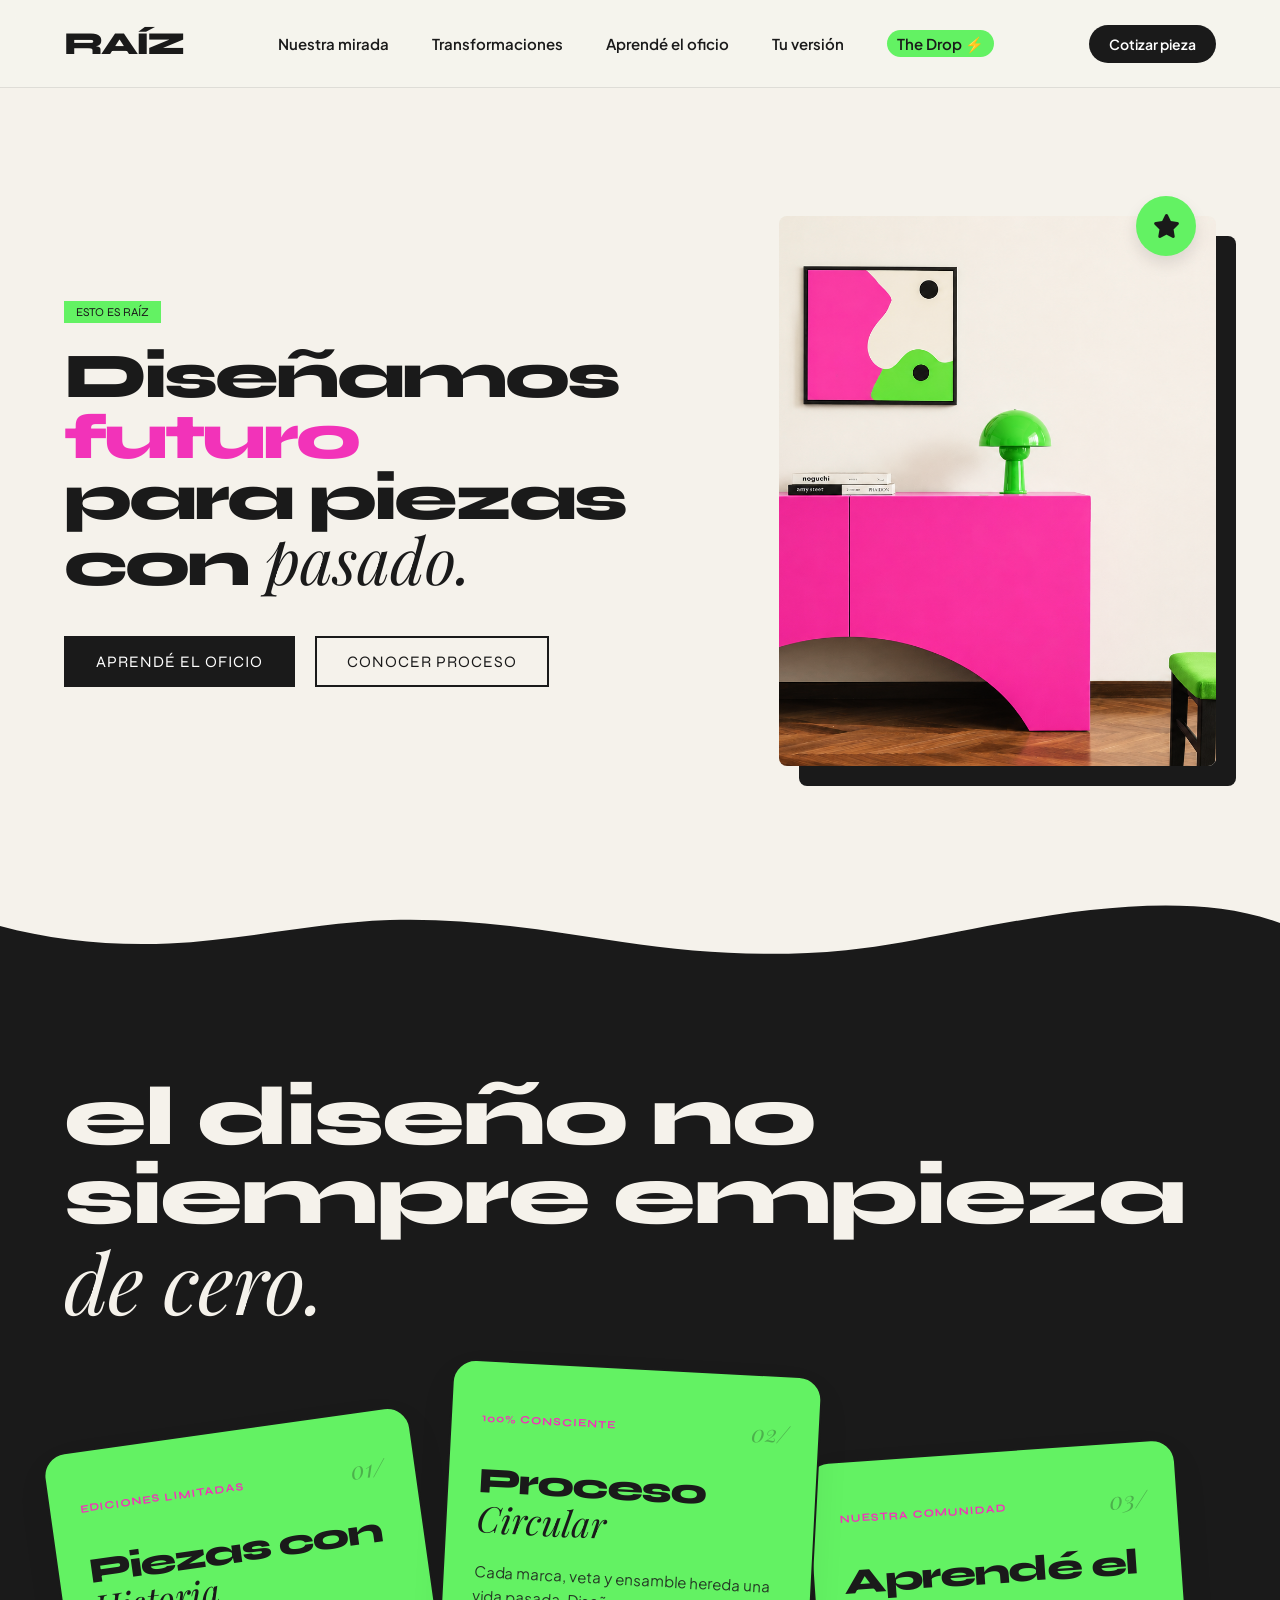
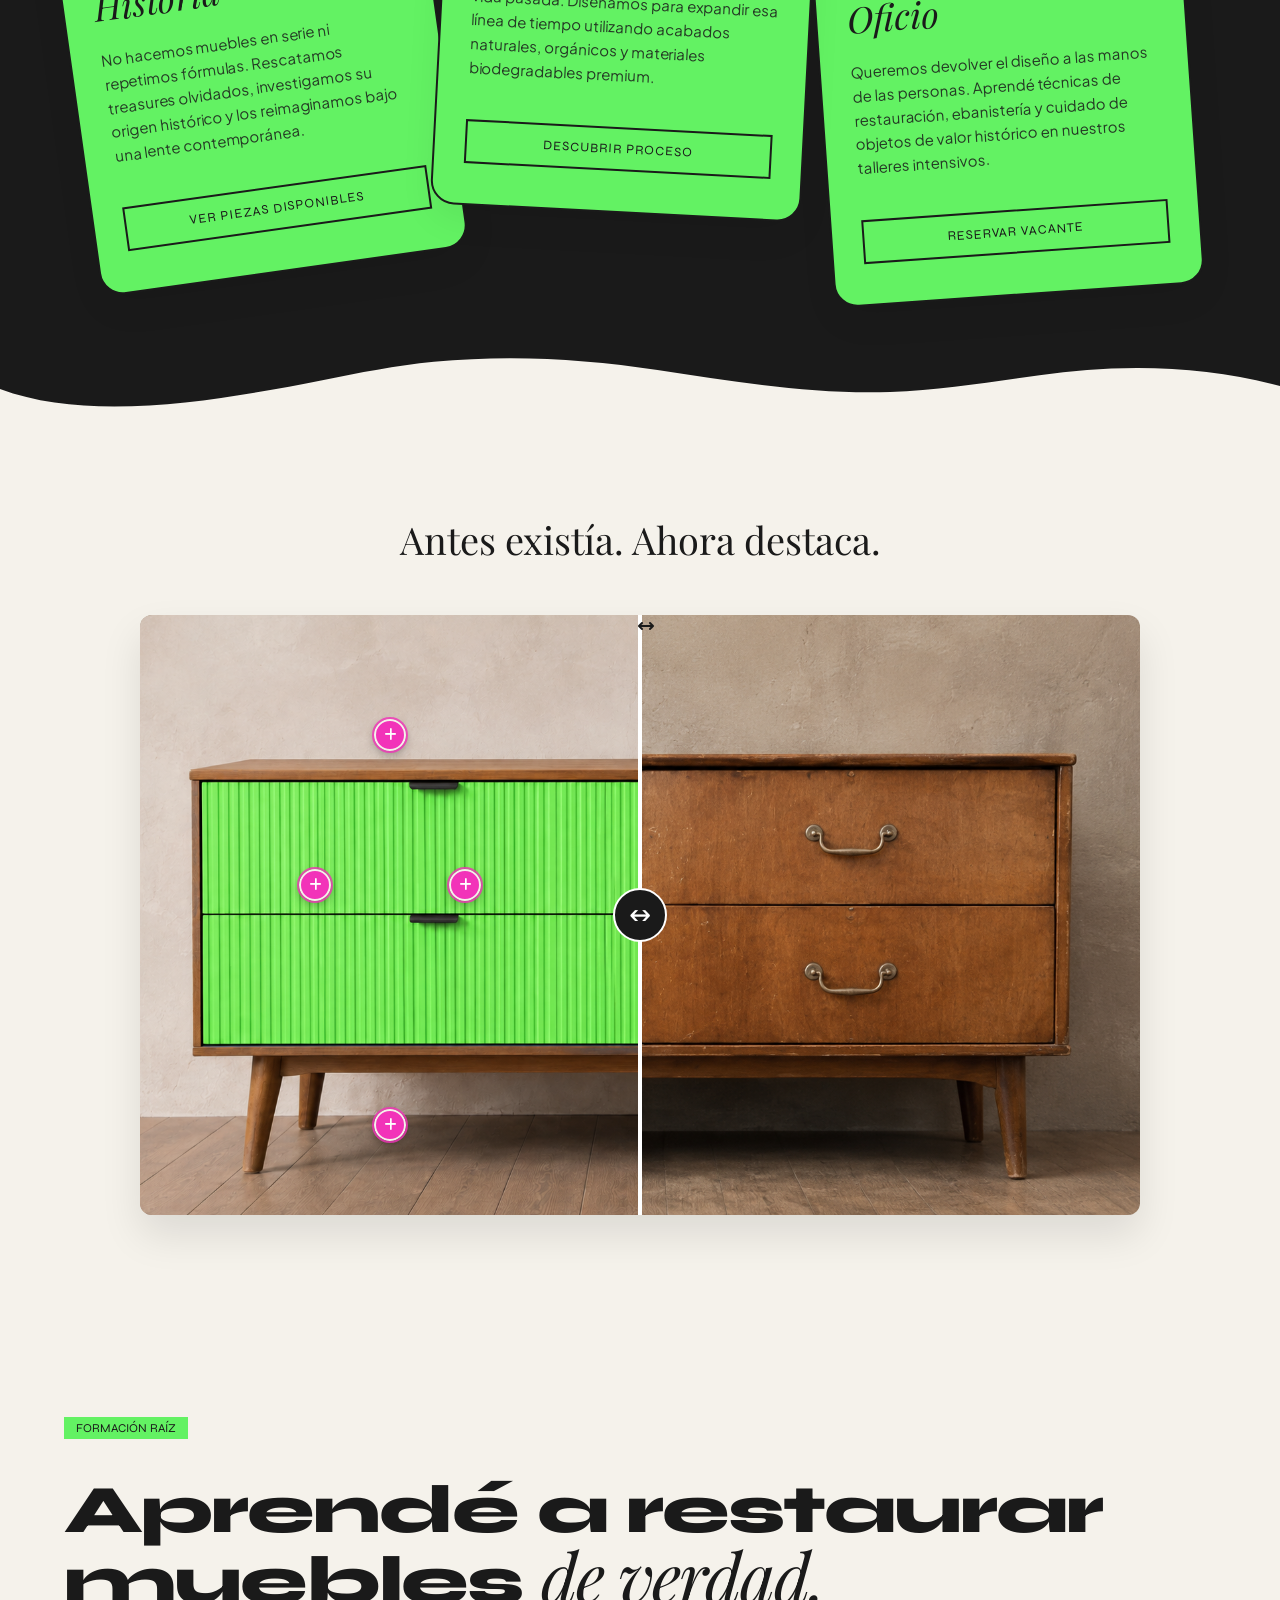
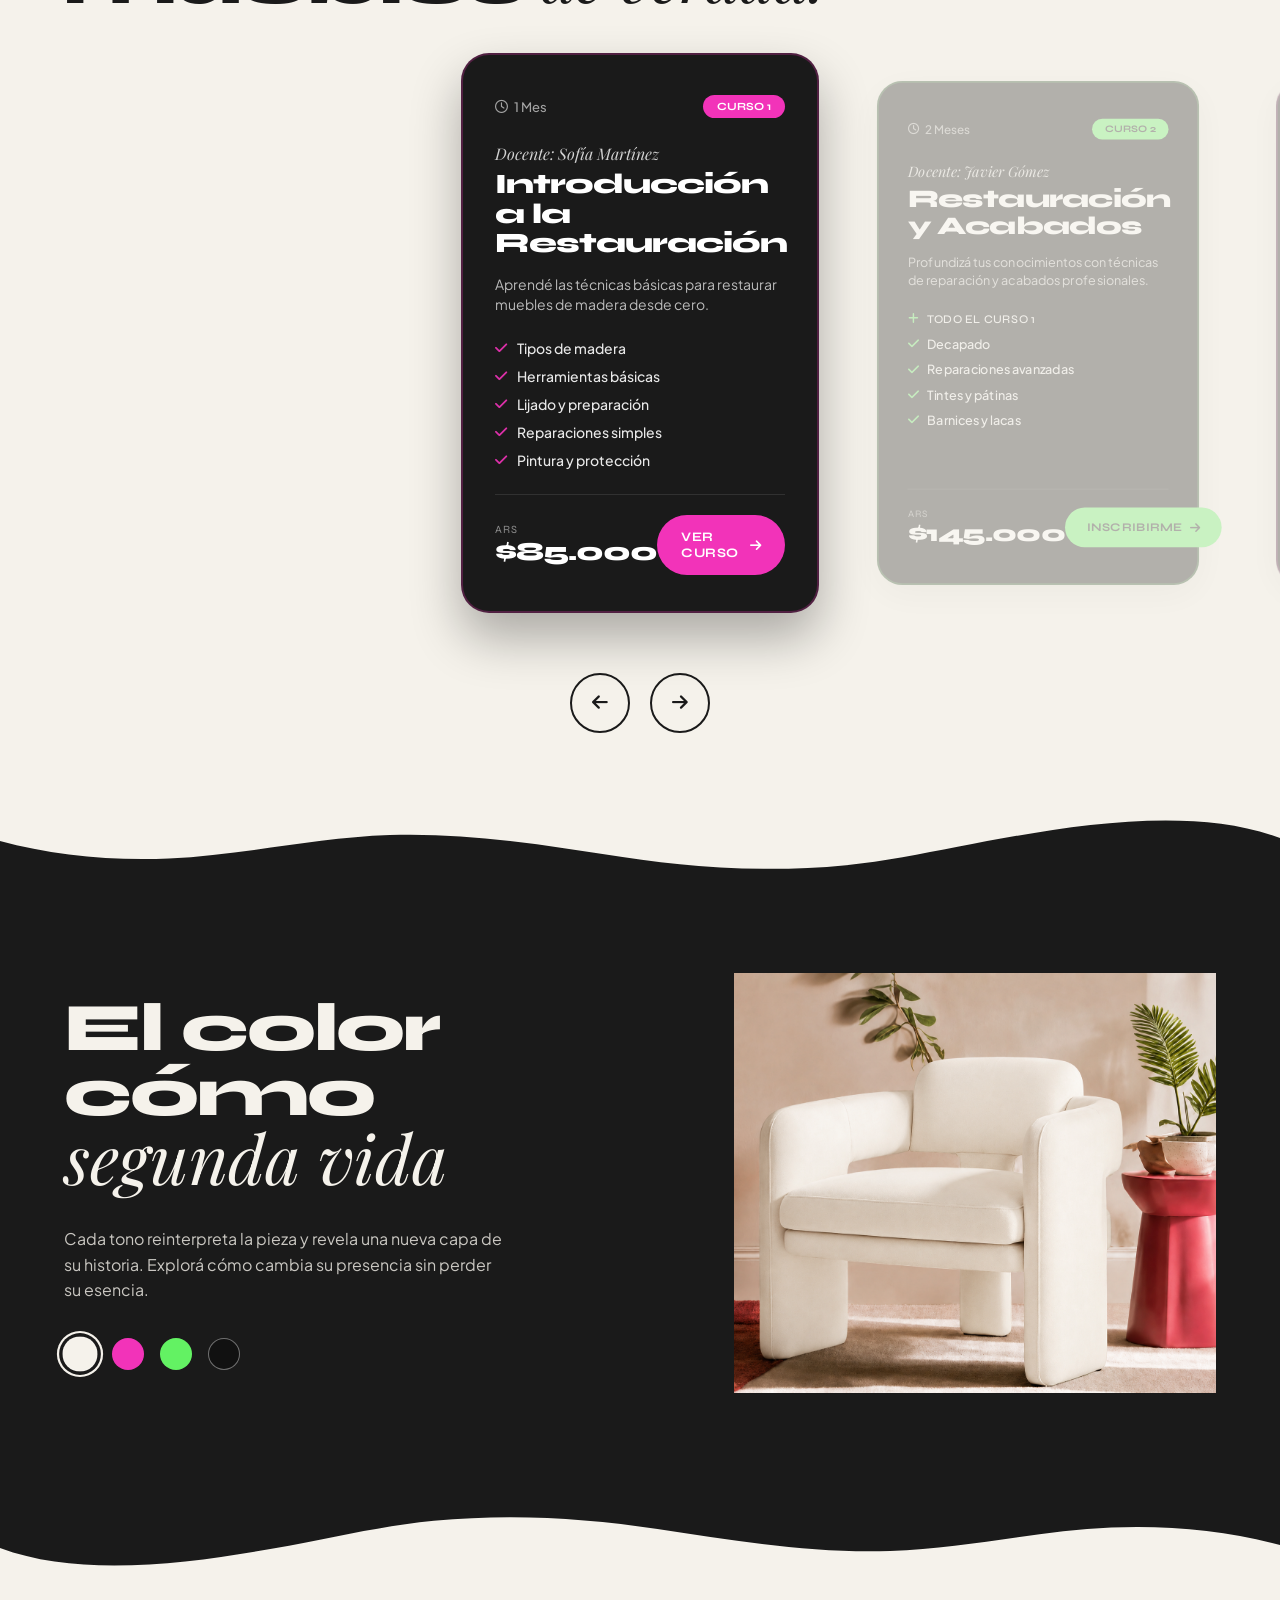
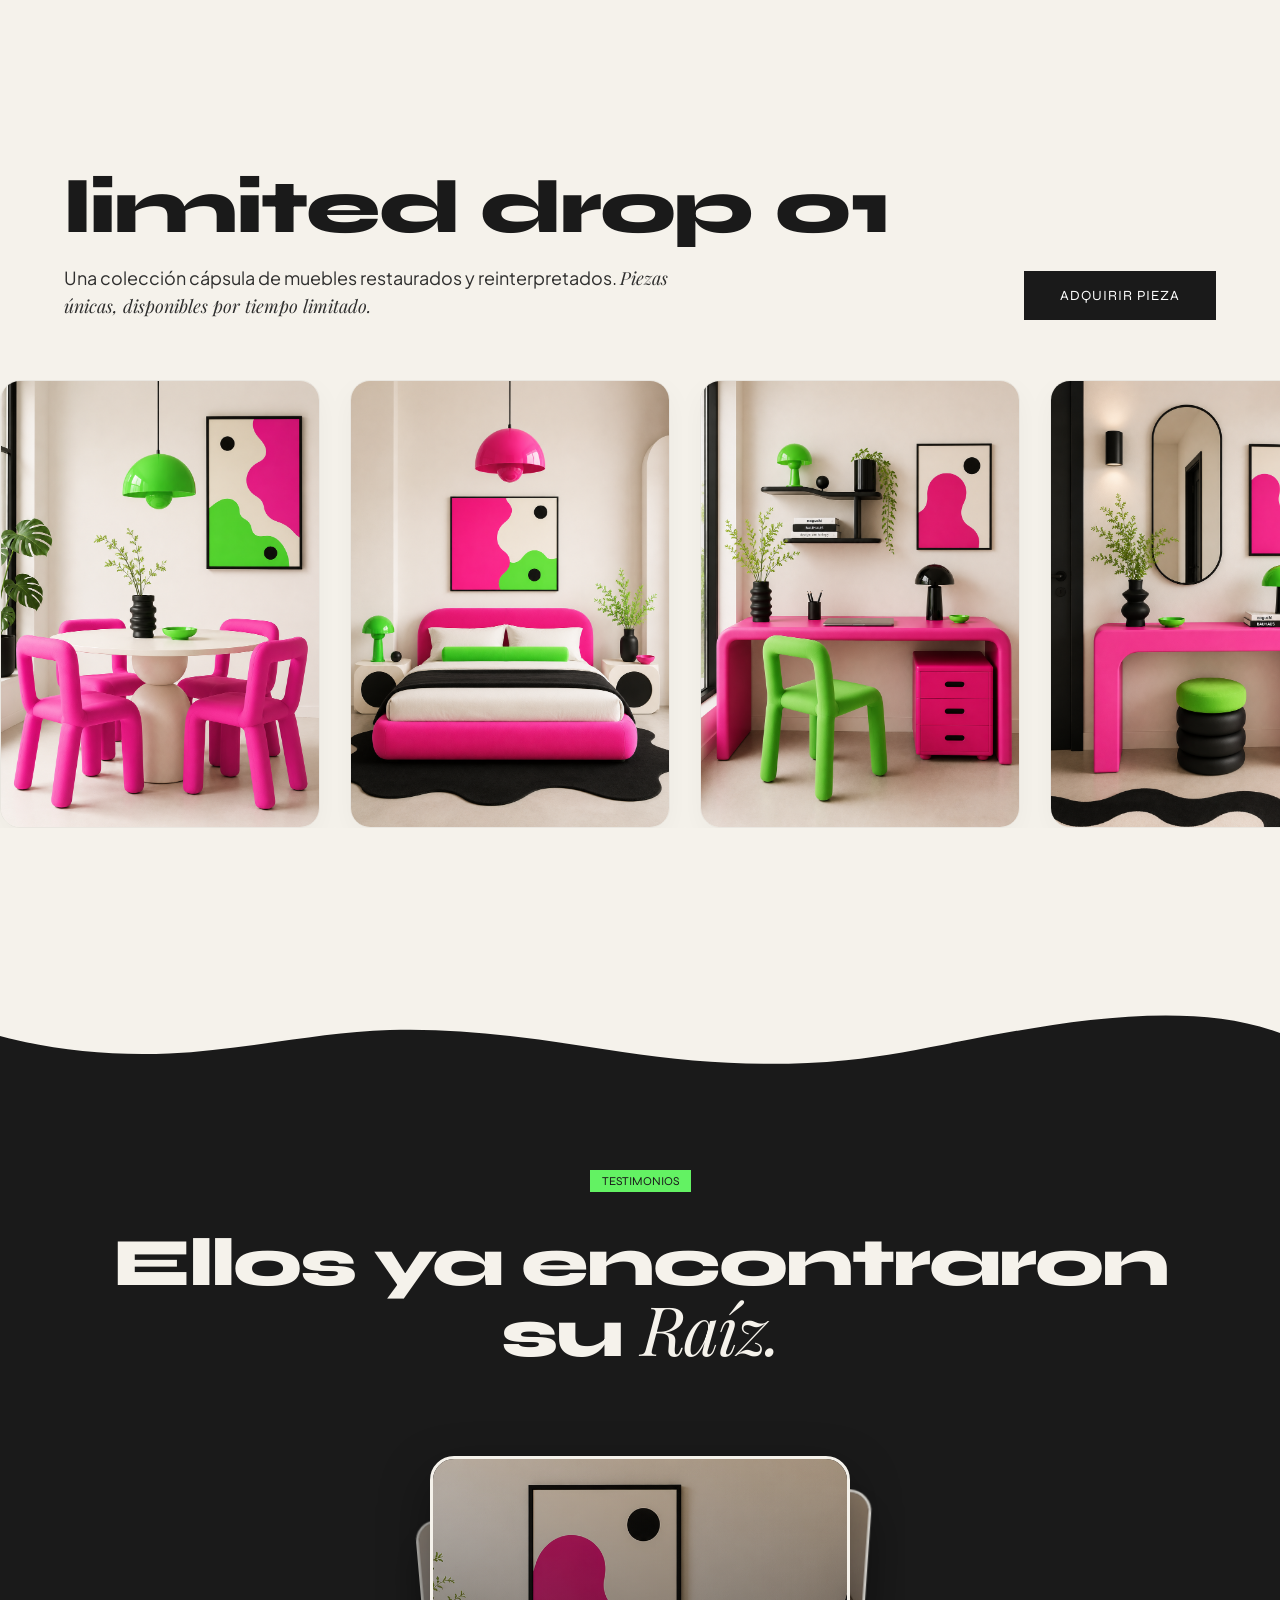
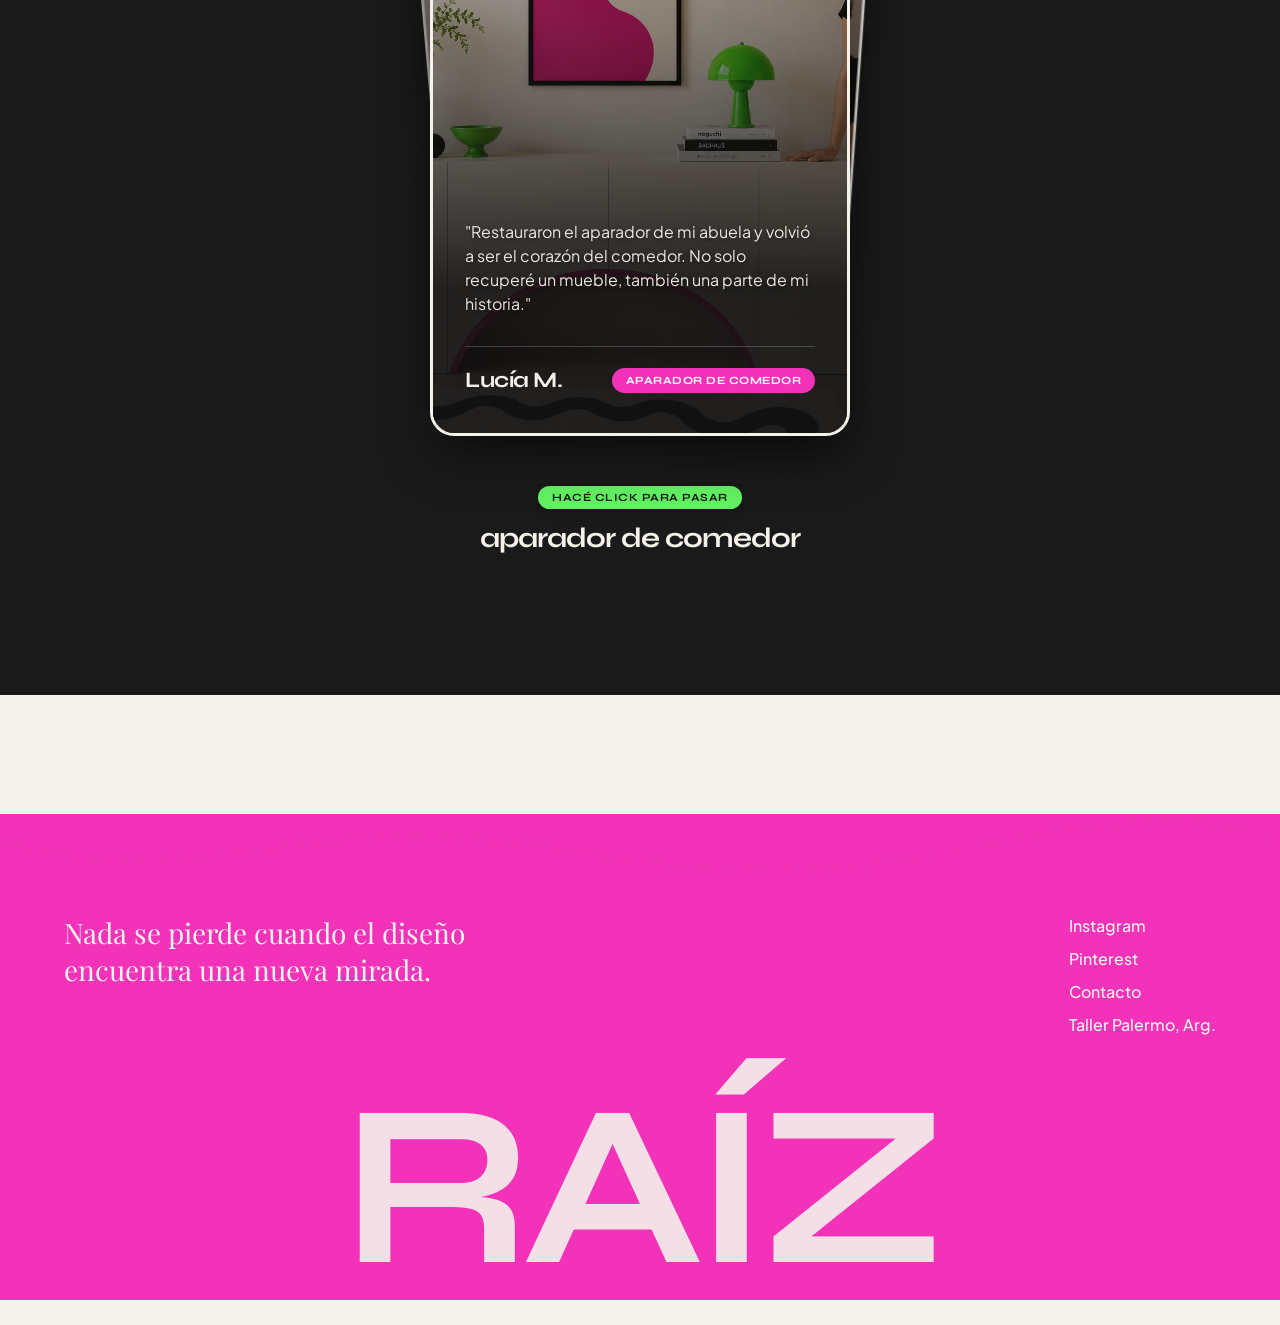
==== index.html @ fb0332a9 "ajustes" ====
<!DOCTYPE html>
<html lang="es">
<head>
    <meta charset="UTF-8">
    <meta name="viewport" content="width=device-width, initial-scale=1.0">
    <title>Raíz — Restauración de Autor & Vanguardia</title>
    <link rel="preconnect" href="https://fonts.googleapis.com">
    <link rel="preconnect" href="https://fonts.gstatic.com" crossorigin>
    <link href="https://fonts.googleapis.com/css2?family=Caveat:wght@600&family=Playfair+Display:ital,wght@0,700;1,400&family=Syne:wght@700;800&family=Plus+Jakarta+Sans:wght@400;500;600&display=swap" rel="stylesheet">
    <link rel="stylesheet" href="https://cdnjs.cloudflare.com/ajax/libs/font-awesome/6.4.0/css/all.min.css">
    <link rel="stylesheet" href="css/style.css">
</head>
<body>

    <header class="main-header">
        <div class="logo">RAÍZ</div>
        <nav class="nav-links">
            <a href="#Nuestra mirada">Nuestra mirada</a>
            <a href="#transformacion">Transformaciones</a>
            <a href="#Aprendé el oficio">Aprendé el oficio</a>
            <a href="#Tu versión">Tu versión</a>
            <a href="#capsula" class="nav-drop-tag">The Drop ⚡</a>
        </nav>
        <a href="#transformacion" class="cta-nav">Cotizar pieza</a>
    </header>

    <main>
        <section class="hero-section">
            <div class="hero-container">
                <div class="hero-text-block">
                    <span class="mini-tag">Esto es raíz</span>
                    <h1 class="hero-title">
                        Diseñamos <span class="highlight-text">futuro</span> <br>
                        para piezas con <span class="serif-italic">pasado.</span>
                    </h1>
                    <div class="hero-actions">
                        <a href="#Aprendé el oficio" class="btn-solid">Aprendé el oficio</a>
                        <a href="#transformacion" class="btn-outline">Conocer proceso</a>
                    </div>
                </div>
                <div class="hero-image-block parallax-bg">
                    <img src="imagenes/img1.png" alt="Mueble de autor Raíz" class="hero-img">
                    <div class="floating-sticker star-sticker"><i class="fa-solid fa-star"></i></div>
                </div>
            </div>
        </section>

        <section id="nuestra-mirada" class="story-section scroll-reveal">
            <!-- ONDA DE INICIO (TOP) -->
            <div class="custom-shape-divider-top">
                <svg data-name="Layer 1" xmlns="http://www.w3.org/2000/svg" viewBox="0 0 1200 120" preserveAspectRatio="none">
                    <path d="M0,0V46.29c47.79,22.2,103.59,32.17,158,28,70.36-5.37,136.33-33.31,206.8-37.5C438.64,32.43,512.34,53.67,583,72.05c69.27,18,138.3,24.88,209.4,13.08,36.15-6,69.85-17.84,104.45-29.34C989.49,25,1113-14.29,1200,42.4V0Z" fill="#F5F2EB"></path>
                </svg>
            </div>

            <!-- Contenedor general adaptado al estilo Truus -->
            <div class="truus-layout-container">
                
                <!-- TÍTULO ESTILO IMAGEN 1: Gigante, escalonado y disruptivo -->
                <div class="story-editorial-text-truus">
                    <h2 class="section-title-truus">
                        El diseño no <br>
                        siempre empieza <br>
                        <span class="serif-italic-truus">de cero.</span>
                    </h2>
                </div>

                <!-- CONTENEDOR DE CARDS ESTILO IMAGEN 2: Formas libres y asimetría -->
                <div class="story-cards-organic-wrap">
                    <!-- El gran elemento fluido de fondo azul de tu sistema -->
                    <div class="truus-organic-blob"></div>
                    
                    <div class="story-cards-free-flow">
                        <!-- Card 01 -->
                        <div class="story-card truus-card-1">
                            <div class="card-header-meta">
                                <span class="card-tag">Ediciones Limitadas</span>
                                <span class="card-index">01/</span>
                            </div>
                            <h3 class="card-title">Piezas con <span class="serif-italic">Historia</span></h3>
                            <p class="card-description">
                                No hacemos muebles en serie ni repetimos fórmulas. Rescatamos treasures olvidados, investigamos su origen histórico y los reimaginamos bajo una lente contemporánea.
                            </p>
                            <a href="#capsula" class="btn-outline">Ver piezas disponibles</a>
                        </div>

                        <!-- Card 02 -->
                        <div class="story-card truus-card-2">
                            <div class="card-header-meta">
                                <span class="card-tag">100% Consciente</span>
                                <span class="card-index">02/</span>
                            </div>
                            <h3 class="card-title">Proceso <br><span class="serif-italic">Circular</span></h3>
                            <p class="card-description">
                                Cada marca, veta y ensamble hereda una vida pasada. Diseñamos para expandir esa línea de tiempo utilizando acabados naturales, orgánicos y materiales biodegradables premium.
                            </p>
                            <a href="#transformacion" class="btn-outline">Descubrir proceso</a>
                        </div>

                        <!-- Card 03 -->
                        <div class="story-card truus-card-3">
                            <div class="card-header-meta">
                                <span class="card-tag">Nuestra Comunidad</span>
                                <span class="card-index">03/</span>
                            </div>
                            <h3 class="card-title">Aprendé el <br><span class="serif-italic">Oficio</span></h3>
                            <p class="card-description">
                                Queremos devolver el diseño a las manos de las personas. Aprendé técnicas de restauración, ebanistería y cuidado de objetos de valor histórico en nuestros talleres intensivos.
                            </p>
                            <a href="#Aprendé el oficio" class="btn-outline">Reservar vacante</a>
                        </div>
                    </div>
                </div>
            </div>

            <!-- ONDA DE FIN (BOTTOM) -->
            <div class="custom-shape-divider-bottom">
                <svg data-name="Layer 1" xmlns="http://www.w3.org/2000/svg" viewBox="0 0 1200 120" preserveAspectRatio="none">
                    <path d="M0,0V46.29c47.79,22.2,103.59,32.17,158,28,70.36-5.37,136.33-33.31,206.8-37.5C438.64,32.43,512.34,53.67,583,72.05c69.27,18,138.3,24.88,209.4,13.08,36.15-6,69.85-17.84,104.45-29.34C989.49,25,1113-14.29,1200,42.4V0Z" fill="#F5F2EB"></path>
                </svg>
            </div>
        </section>

        <section id="transformacion" class="transform-section">
            <div class="section-header-center">
                <h2 class="sub-title">Antes existía. Ahora destaca.</h2>
            </div>
            <div class="slider-container">
    <div class="img-before slider-img">
        <img src="imagenes/img7.png" alt="Mueble Antes">
    </div>
    <div class="img-after slider-img">
        <img src="imagenes/img8.png" alt="Mueble Después">
        
        <div class="hotspot" style="top: 20%; left: 50%;">
            <button class="hotspot-trigger"><i class="fa-solid fa-plus"></i></button>
            <div class="hotspot-tooltip">
                <h4>Superficie / Tapa</h4>
                <p>Remoción de barniz antiguo y acabado premium con laca poliuretánica magenta vibrante.</p>
            </div>
        </div>

        <div class="hotspot" style="top: 45%; left: 35%;">
            <button class="hotspot-trigger"><i class="fa-solid fa-plus"></i></button>
            <div class="hotspot-tooltip">
                <h4>Cajones y Estructura</h4>
                <p>Ajuste estructural de guías y laqueado interior en tono lila suave.</p>
            </div>
        </div>

        <div class="hotspot" style="top: 45%; left: 65%;">
            <button class="hotspot-trigger"><i class="fa-solid fa-plus"></i></button>
            <div class="hotspot-tooltip">
                <h4>Herraje Original</h4>
                <p>Broncería original recuperada mediante pulido artesanal a mano.</p>
            </div>
        </div>

        <div class="hotspot" style="top: 85%; left: 50%;">
            <button class="hotspot-trigger"><i class="fa-solid fa-plus"></i></button>
            <div class="hotspot-tooltip">
                <h4>Base y Patas</h4>
                <p>Saneamiento de madera maciza, veta expuesta y tratamiento biocida consciente.</p>
            </div>
        </div>
    </div>
    
    <input type="range" min="0" max="100" value="50" class="slider-range-input" id="beforeAfterSlider">
    <div class="slider-button">
        <i class="fa-solid fa-arrows-left-right"></i>
    </div>
</div>
        </section>

        <!-- ==========================================================================
           SECCIÓN: APRENDÉ EL OFICIO (SLIDER DE CURSOS CENTRADO)
           ========================================================================== -->
        <section id="Aprendé el oficio" class="courses-slider-section">
            <div class="courses-editorial-header">
                <div class="courses-header-left">
                    <span class="mini-tag">Formación Raíz</span>
                    <h2 class="courses-main-title">Aprendé a restaurar <br>muebles <span class="serif-italic-courses">de verdad.</span></h2>
                </div>
            </div>

            <!-- Escenario interactivo del deck de tarjetas -->
            <div class="courses-deck-container">
                <div class="courses-window">
                    <div class="courses-track" id="coursesTrack">
                        
                        <!-- CURSO 1 -->
                        <div class="course-card-wrapper active">
                            <div class="course-card border-magenta">
                                <div class="card-course-meta">
                                    <span class="course-duration"><i class="fa-regular fa-clock"></i> 1 Mes</span>
                                    <span class="course-badge badge-magenta">Curso 1</span>
                                </div>
                                
                                <div class="card-course-main">
                                    <p class="course-teacher">Docente: Sofía Martínez</p>
                                    <h3 class="course-card-title">Introducción a la Restauración</h3>
                                    <p class="course-card-desc">Aprendé las técnicas básicas para restaurar muebles de madera desde cero.</p>
                                    
                                    <ul class="course-includes-list">
                                        <li><i class="fa-solid fa-check text-magenta"></i> Tipos de madera</li>
                                        <li><i class="fa-solid fa-check text-magenta"></i> Herramientas básicas</li>
                                        <li><i class="fa-solid fa-check text-magenta"></i> Lijado y preparación</li>
                                        <li><i class="fa-solid fa-check text-magenta"></i> Reparaciones simples</li>
                                        <li><i class="fa-solid fa-check text-magenta"></i> Pintura y protección</li>
                                    </ul>
                                </div>

                                <div class="card-course-footer">
                                    <div class="course-price-box">
                                        <span class="price-currency">ARS</span>
                                        <span class="price-value">$85.000</span>
                                    </div>
                                    <a href="curso-detalle.html" class="btn-course-buy btn-bg-magenta">Ver Curso <i class="fa-solid fa-arrow-right"></i></a>
                                </div>
                            </div>
                        </div>

                        <!-- CURSO 2 -->
                        <div class="course-card-wrapper">
                            <div class="course-card border-lima">
                                <div class="card-course-meta">
                                    <span class="course-duration"><i class="fa-regular fa-clock"></i> 2 Meses</span>
                                    <span class="course-badge badge-lima">Curso 2</span>
                                </div>
                                
                                <div class="card-course-main">
                                    <p class="course-teacher">Docente: Javier Gómez</p>
                                    <h3 class="course-card-title">Restauración y Acabados</h3>
                                    <p class="course-card-desc">Profundizá tus conocimientos con técnicas de reparación y acabados profesionales.</p>
                                    
                                    <ul class="course-includes-list">
                                        <li class="include-highlight"><i class="fa-solid fa-plus text-lima"></i> Todo el Curso 1</li>
                                        <li><i class="fa-solid fa-check text-lima"></i> Decapado</li>
                                        <li><i class="fa-solid fa-check text-lima"></i> Reparaciones avanzadas</li>
                                        <li><i class="fa-solid fa-check text-lima"></i> Tintes y pátinas</li>
                                        <li><i class="fa-solid fa-check text-lima"></i> Barnices y lacas</li>
                                    </ul>
                                </div>

                                <div class="card-course-footer">
                                    <div class="course-price-box">
                                        <span class="price-currency">ARS</span>
                                        <span class="price-value">$145.000</span>
                                    </div>
                                    <a href="#" class="btn-course-buy btn-bg-lima">Inscribirme <i class="fa-solid fa-arrow-right"></i></a>
                                </div>
                            </div>
                        </div>

                        <!-- CURSO 3 -->
                        <div class="course-card-wrapper">
                            <div class="course-card border-magenta">
                                <div class="card-course-meta">
                                    <span class="course-duration"><i class="fa-regular fa-clock"></i> 3 Meses</span>
                                    <span class="course-badge badge-magenta">Curso 3</span>
                                </div>
                                
                                <div class="card-course-main">
                                    <p class="course-teacher">Docente: Camila Fernández</p>
                                    <h3 class="course-card-title">Restauración Profesional</h3>
                                    <p class="course-card-desc">Dominá el proceso completo de restauración con un enfoque profesional.</p>
                                    
                                    <ul class="course-includes-list">
                                        <li class="include-highlight"><i class="fa-solid fa-plus text-magenta"></i> Todo el Curso 2</li>
                                        <li><i class="fa-solid fa-check text-magenta"></i> Restauración estructural</li>
                                        <li><i class="fa-solid fa-check text-magenta"></i> Enchapados</li>
                                        <li><i class="fa-solid fa-check text-magenta"></i> Muebles antiguos</li>
                                        <li><i class="fa-solid fa-check text-magenta"></i> Acabados profesionales</li>
                                        <li><i class="fa-solid fa-check text-magenta"></i> Proyecto integral</li>
                                    </ul>
                                </div>

                                <div class="card-course-footer">
                                    <div class="course-price-box">
                                        <span class="price-currency">ARS</span>
                                        <span class="price-value">$245.000</span>
                                    </div>
                                    <a href="curso-detalle.html" class="btn-course-buy btn-bg-magenta">Ver Curso <i class="fa-solid fa-arrow-right"></i></a>
                                </div>
                            </div>
                        </div>

                    </div>
                </div>
            </div>

            <!-- Botones de navegación reubicados ABAJO del Slider -->
            <div class="courses-slider-controls-bottom">
                <button class="slider-arrow prev-arrow" id="coursePrevBtn" aria-label="Curso anterior">
                    <i class="fa-solid fa-arrow-left"></i>
                </button>
                <button class="slider-arrow next-arrow" id="courseNextBtn" aria-label="Siguiente curso">
                    <i class="fa-solid fa-arrow-right"></i>
                </button>
            </div>
        </section>
         <!-- ==========================================================================
           SECCIÓN: EL COLOR COMO SEGUNDA VIDA (ESTILO VOLANTAZO ONDAS DERECHO)
           ========================================================================== -->
        <section id="Tu versión" class="color-segunda-vida-sec">
            <!-- ONDA SUPERIOR DE ENTRADA -->
            <div class="custom-shape-divider-top">
                <svg data-name="Layer 1" xmlns="http://www.w3.org/2000/svg" viewBox="0 0 1200 120" preserveAspectRatio="none">
                    <path d="M0,0V46.29c47.79,22.2,103.59,32.17,158,28,70.36-5.37,136.33-33.31,206.8-37.5C438.64,32.43,512.34,53.67,583,72.05c69.27,18,138.3,24.88,209.4,13.08,36.15-6,69.85-17.84,104.45-29.34C989.49,25,1113-14.29,1200,42.4V0Z" fill="#F5F2EB"></path>
                </svg>
            </div>

            <div class="color-vida-grid-container">
                <!-- Columna Izquierda: Mensaje y selectores -->
                <div class="color-vida-left-col">
                    <h2 class="color-vida-title">
                        El color cómo <br><span class="serif-italic">segunda vida</span>
                    </h2>
                    <p class="color-vida-description">
                        Cada tono reinterpreta la pieza y revela una nueva capa de su historia. Explorá cómo cambia su presencia sin perder su esencia.
                    </p>
                    <div class="color-picker-circles">
                        <button class="color-circle-btn btn-crema active" data-img="imagenes/img3.png" title="Crema"></button>
                        <button class="color-circle-btn btn-magenta" data-img="imagenes/img4.png" title="Magenta"></button>
                        <button class="color-circle-btn btn-lima" data-img="imagenes/img5.png" title="Lima"></button>
                        <button class="color-circle-btn btn-oscuro" data-img="imagenes/img6.png" title="Oscuro"></button>
                    </div>
                </div>

                <!-- Columna Derecha: Imagen que cambia -->
                <div class="color-vida-right-col">
                    <div class="mueble-image-frame">
                        <img src="imagenes/img3.png" alt="Sillón de diseño Raíz" id="muebleBaseImg" class="mueble-fade-img">
                    </div>
                </div>
            </div>

            <!-- ONDA INFERIOR DE SALIDA -->
            <div class="custom-shape-divider-bottom">
                <svg data-name="Layer 1" xmlns="http://www.w3.org/2000/svg" viewBox="0 0 1200 120" preserveAspectRatio="none">
                    <path d="M0,0V46.29c47.79,22.2,103.59,32.17,158,28,70.36-5.37,136.33-33.31,206.8-37.5C438.64,32.43,512.34,53.67,583,72.05c69.27,18,138.3,24.88,209.4,13.08,36.15-6,69.85-17.84,104.45-29.34C989.49,25,1113-14.29,1200,42.4V0Z" fill="#F5F2EB"></path>
                </svg>
            </div>
        </section>

        <!-- SECCIÓN: LIMITED DROP 01 (CARRUSEL INFINITO ESTILO TRUUS) -->
        <section id="capsula" class="drop-marquee-section">

        <!-- SECCIÓN: LIMITED DROP 01 (CARRUSEL INFINITO ESTILO TRUUS) -->
        <section id="capsula" class="drop-marquee-section">
            <div class="drop-editorial-header">
                <div class="drop-header-left">
                    <h2 class="drop-main-title">limited drop 01</h2>
                    <p class="drop-subtitle">
                        Una colección cápsula de muebles restaurados y reinterpretados. <span class="serif-italic-drop">Piezas únicas, disponibles por tiempo limitado.</span>
                    </p>
                </div>
                <div class="drop-header-right">
                    <a href="https://wa.me/tu-numero" class="btn-solid-drop" target="_blank">Adquirir pieza</a>
                </div>
            </div>
            
            <!-- Contenedor externo del carrusel -->
            <div class="marquee-carousel-wrapper">
                <div class="marquee-infinite-track" id="marqueeTrack">
                    
                    <!-- Bloque Original (8 Imágenes) -->
                    <div class="marquee-group">
                        <div class="marquee-card"><img src="imagenes/img9.png" alt="Drop 01 - Pieza 09"></div>
                        <div class="marquee-card"><img src="imagenes/img10.png" alt="Drop 01 - Pieza 10"></div>
                        <div class="marquee-card"><img src="imagenes/img11.png" alt="Drop 01 - Pieza 11"></div>
                        <div class="marquee-card"><img src="imagenes/img12.png" alt="Drop 01 - Pieza 12"></div>
                        <div class="marquee-card"><img src="imagenes/img13.png" alt="Drop 01 - Pieza 13"></div>
                        <div class="marquee-card"><img src="imagenes/img14.png" alt="Drop 01 - Pieza 14"></div>
                        <div class="marquee-card"><img src="imagenes/img15.png" alt="Drop 01 - Pieza 15"></div>
                        <div class="marquee-card"><img src="imagenes/img16.png" alt="Drop 01 - Pieza 16"></div>
                    </div>
                    
                    <!-- Bloque Duplicado Espejo (Para animación infinita fluida) -->
                    <div class="marquee-group" aria-hidden="true">
                        <div class="marquee-card"><img src="imagenes/img9.png" alt="Drop 01 - Pieza 09"></div>
                        <div class="marquee-card"><img src="imagenes/img10.png" alt="Drop 01 - Pieza 10"></div>
                        <div class="marquee-card"><img src="imagenes/img11.png" alt="Drop 01 - Pieza 11"></div>
                        <div class="marquee-card"><img src="imagenes/img12.png" alt="Drop 01 - Pieza 12"></div>
                        <div class="marquee-card"><img src="imagenes/img13.png" alt="Drop 01 - Pieza 13"></div>
                        <div class="marquee-card"><img src="imagenes/img14.png" alt="Drop 01 - Pieza 14"></div>
                        <div class="marquee-card"><img src="imagenes/img15.png" alt="Drop 01 - Pieza 15"></div>
                        <div class="marquee-card"><img src="imagenes/img16.png" alt="Drop 01 - Pieza 16"></div>
                    </div>

                </div>
            </div>
        </section>
    
<!-- ==========================================================================
           NUEVA SECCIÓN: CLIENTES - MAZO INTERACTIVO (ESTILO TRUUS)
           ========================================================================== -->
        <section id="clientes-raiz" class="clients-deck-section">
            <!-- Onda superior de entrada para integrarse al sistema -->
            <div class="custom-shape-divider-top">
                <svg data-name="Layer 1" xmlns="http://www.w3.org/2000/svg" viewBox="0 0 1200 120" preserveAspectRatio="none">
                    <path d="M0,0V46.29c47.79,22.2,103.59,32.17,158,28,70.36-5.37,136.33-33.31,206.8-37.5C438.64,32.43,512.34,53.67,583,72.05c69.27,18,138.3,24.88,209.4,13.08,36.15-6,69.85-17.84,104.45-29.34C989.49,25,1113-14.29,1200,42.4V0Z" fill="#F5F2EB"></path>
                </svg>
            </div>

            <div class="clients-editorial-container">
                <span class="mini-tag">Testimonios</span>
                <h2 class="clients-main-title">Ellos ya encontraron <br>su <span class="serif-italic-clients">Raíz.</span></h2>
            </div>

            <!-- Escenario del Mazo de Cartas Stackeado -->
            <div class="deck-wrapper">
                <div class="cards-stack" id="clientsStack">
                    
                    <!-- Card 1: Lucía M. -->
                    <div class="client-card" data-project="Aparador de comedor">
                        <div class="card-image-bg">
                            <img src="imagenes/img17.png" alt="Aparador de comedor">
                        </div>
                        <div class="card-content-overlay">
                            <p class="client-quote">"Restauraron el aparador de mi abuela y volvió a ser el corazón del comedor. No solo recuperé un mueble, también una parte de mi historia."</p>
                            <div class="card-footer-meta">
                                <h3 class="client-name">Lucía M.</h3>
                                <span class="project-tag">Aparador de comedor</span>
                            </div>
                        </div>
                    </div>

                    <!-- Card 2: Martín R. -->
                    <div class="client-card" data-project="Escritorio">
                        <div class="card-image-bg">
                            <img src="imagenes/img18.png" alt="Escritorio antiguo">
                        </div>
                        <div class="card-content-overlay">
                            <p class="client-quote">"Tenía un escritorio antiguo que llevaba años guardado. Hoy es el lugar donde trabajo todos los días y recibe elogios de todo el que viene."</p>
                            <div class="card-footer-meta">
                                <h3 class="client-name">Martín R.</h3>
                                <span class="project-tag">Escritorio</span>
                            </div>
                        </div>
                    </div>

                    <!-- Card 3: Sofía G. -->
                    <div class="client-card" data-project="Cómoda vintage">
                        <div class="card-image-bg">
                            <img src="imagenes/img19.png" alt="Cómoda vintage">
                        </div>
                        <div class="card-content-overlay">
                            <p class="client-quote">"Quería algo único para el cuarto de mi hija. Transformaron una cómoda heredada en una pieza llena de color y personalidad."</p>
                            <div class="card-footer-meta">
                                <h3 class="client-name">Sofía G.</h3>
                                <span class="project-tag">Cómoda vintage</span>
                            </div>
                        </div>
                    </div>

                    <!-- Card 4: Javier y Camila P. -->
                    <div class="client-card" data-project="Mesa de comedor">
                        <div class="card-image-bg">
                            <img src="imagenes/img20.png" alt="Mesa de comedor">
                        </div>
                        <div class="card-content-overlay">
                            <p class="client-quote">"Pensábamos comprar una mesa nueva, pero decidimos darle una oportunidad a la que estaba en la familia. El resultado superó cualquier expectativa."</p>
                            <div class="card-footer-meta">
                                <h3 class="client-name">Javier y Camila P.</h3>
                                <span class="project-tag">Mesa de comedor</span>
                            </div>
                        </div>
                    </div>

                </div>
            </div>

            <!-- Indicador inferior dinámico interactivo estilo Truus -->
            <div class="deck-indicator-action">
                <span class="action-pill-hint">hacé click para pasar</span>
                <h4 class="current-project-title" id="deckProjectTitle">Aparador de comedor</h4>
            </div>
        </section>
</main>

    <footer class="main-footer">
    <div class="custom-shape-divider-top">
        <svg data-name="Layer 1" xmlns="http://www.w3.org/2000/svg" viewBox="0 0 1200 120" preserveAspectRatio="none">
            <path d="M0,0V46.29c47.79,22.2,103.59,32.17,158,28,70.36-5.37,136.33-33.31,206.8-37.5C438.64,32.43,512.34,53.67,583,72.05c69.27,18,138.3,24.88,209.4,13.08,36.15-6,69.85-17.84,104.45-29.34C989.49,25,1113-14.29,1200,42.4V0Z" fill="var(--color-magenta)"></path>
        </svg>
    </div>
        <div class="footer-top">
            <div class="footer-col">
                <p class="footer-manifesto">Nada se pierde cuando el diseño encuentra una nueva mirada.</p>
            </div>
            <div class="footer-col links-col">
                <a href="#">Instagram</a>
                <a href="#">Pinterest</a>
                <a href="#">Contacto</a>
                <a href="#">Taller Palermo, Arg.</a>
            </div>
        </div>
        <div class="footer-massive-logo">
            <h2>RAÍZ</h2>
        </div>
    </footer>

    <script src="js/main.js"></script>
</body>
</html>
---- css/style.css ----
:root {
    
    --color-neutro-fondo: #F5F2EB;     /* Crema */
    --color-oscuro-editorial: #1A1A1A; /* Oscuro */
    --color-magenta: #F233B9;          /* Magenta vibrante */
    --color-lima-suave: #63F263;       /* Lima */
    
    --color-verde-seco: #1A1A1A;       
    --color-naranja: #F233B9;          
    --color-lila: #63F263;             
    
    
    --font-heading-heavy: 'Syne', sans-serif; /* Alternativa a Owners */
    --font-serif-luxury: 'Playfair Display', serif; /* Alternativa a IvyPresto */
    --font-script-retro: 'Caveat', cursive; /* Alternativa a Bello Script Pro */
    --font-body: 'Plus Jakarta Sans', sans-serif;
}

* {
    margin: 0;
    padding: 0;
    box-sizing: border-box;
}

html {
    scroll-behavior: smooth;
}

body {
    background-color: var(--color-neutro-fondo);
    color: var(--color-oscuro-editorial);
    font-family: var(--font-body);
    overflow-x: hidden;
}

/* ==========================================================================
   ESTILOS COMPONENTES REUTILIZABLES (BOTONES / STICKERS)
   ========================================================================== */
.btn-solid {
    background-color: var(--color-oscuro-editorial);
    color: #fff;
    padding: 16px 32px;
    font-family: var(--font-heading-heavy);
    text-transform: uppercase;
    text-decoration: none;
    letter-spacing: 1px;
    display: inline-block;
    transition: transform 0.3s cubic-bezier(0.175, 0.885, 0.32, 1.275), background-color 0.3s;
}

.btn-solid:hover {
    transform: scale(1.05) rotate(-1deg);
    background-color: var(--color-magenta);
}

.btn-outline {
    border: 2px solid var(--color-oscuro-editorial);
    color: var(--color-oscuro-editorial);
    padding: 14px 30px;
    font-family: var(--font-heading-heavy);
    text-transform: uppercase;
    text-decoration: none;
    letter-spacing: 1px;
    display: inline-block;
    transition: all 0.3s ease;
}

.btn-outline:hover {
    background-color: var(--color-oscuro-editorial);
    color: var(--color-neutro-fondo);
}

.floating-sticker {
    position: absolute;
    width: 60px;
    height: 60px;
    border-radius: 50%;
    display: flex;
    justify-content: center;
    align-items: center;
    font-size: 24px;
    z-index: 10;
    box-shadow: 0 8px 16px rgba(0,0,0,0.1);
}

.star-sticker {
    background-color: var(--color-lima-suave);
    color: var(--color-oscuro-editorial);
    top: -20px;
    right: 20px;
    animation: spin 10s linear infinite;
}

.smiley-sticker {
    background-color: var(--color-magenta);
    color: #fff;
    bottom: -20px;
    left: -20px;
    transform: rotate(-15deg);
}

@keyframes spin { 100% { transform: rotate(360deg); } }

/* ==========================================================================
   HEADER / NAVEGACIÓN EDITORIAL
   ========================================================================== */
.main-header {
    display: flex;
    justify-content: space-between;
    align-items: center;
    padding: 24px 5%;
    border-bottom: 1px solid rgba(21, 21, 21, 0.1);
    position: sticky;
    top: 0;
    background-color: rgba(246, 244, 238, 0.9);
    backdrop-filter: blur(10px);
    z-index: 100;
}

.logo {
    font-family: var(--font-heading-heavy);
    font-size: 32px;
    font-weight: 800;
    letter-spacing: -2px;
}

.nav-links a {
    text-decoration: none;
    color: var(--color-oscuro-editorial);
    font-weight: 600;
    margin: 0 20px;
    font-size: 15px;
    transition: color 0.3s;
}

.nav-links a:hover {
    color: var(--color-magenta);
}

.nav-drop-tag {
    background-color: var(--color-lima-suave);
    padding: 4px 10px;
    border-radius: 20px;
}

.cta-nav {
    text-decoration: none;
    color: #fff;
    background-color: var(--color-verde-seco);
    padding: 10px 20px;
    font-weight: 600;
    font-size: 14px;
    border-radius: 50px;
}

/* ==========================================================================
   HERO: EL SHOCK DEL CONTRASTE
   ========================================================================== */
.hero-section {
    padding: 80px 5%;
    min-height: calc(100vh - 90px);
    display: flex;
    align-items: center;
}

.hero-container {
    display: grid;
    grid-template-columns: 1.2fr 0.8fr;
    gap: 60px;
    align-items: center;
    width: 100%;
}

.mini-tag {
    font-family: var(--font-heading-heavy);
    text-transform: uppercase;
    background-color: var(--color-lila);
    padding: 4px 12px;
    font-size: 12px;
    display: inline-block;
    margin-bottom: 24px;
}

.hero-title {
    font-family: var(--font-heading-heavy);
    font-size: clamp(40px, 5vw, 72px);
    line-height: 0.95;
    letter-spacing: -3px;
    font-weight: 800;
    margin-bottom: 40px;
}

.serif-italic {
    font-family: var(--font-serif-luxury);
    font-style: italic;
    font-weight: 400;
    letter-spacing: 0;
}

.highlight-text {
    color: var(--color-magenta);
}

.hero-actions {
    display: flex;
    gap: 20px;
}

.hero-image-block {
    position: relative;
    border-radius: 12px;
}

.hero-img {
    width: 100%;
    height: 550px;
    object-fit: cover;
    border-radius: 8px;
    filter: saturate(1.1);
    box-shadow: 20px 20px 0px var(--color-verde-seco);
}


/* Estructura de las Tarjetas integradas al diseño */
.story-card {
    background: lima;
    border: 2px solid var(--color-oscuro-editorial);
    padding: 40px 30px;
    display: flex;
    flex-direction: column;
    justify-content: space-between;
    transition: transform 0.3s cubic-bezier(0.175, 0.885, 0.32, 1.275), background-color 0.3s;
}

/* Hover alineado a tu hero: ligera rotación disruptiva y cambio de fondo */
.story-card:hover {
    transform: scale(1.02) rotate(1deg);
    background-color: rgba(26, 26, 26, 0.03); /* Tinte sutil oscuro */
}

/* Forzar que las cards impares giren hacia el otro lado para mayor dinamismo de autor */
.story-card:nth-child(even):hover {
    transform: scale(1.02) rotate(-1deg);
}

/* Metadata superior (Tag y Número) */
.card-header-meta {
    display: flex;
    justify-content: space-between;
    align-items: center;
    margin-bottom: 30px;
}

.card-tag {
    font-family: var(--font-heading-heavy); /* Cambiado al sistema */
    font-size: 11px;
    text-transform: uppercase;
    letter-spacing: 1px;
    font-weight: 700;
    color: var(--color-magenta); 
}

.card-index {
    font-family: var(--font-serif-luxury);
    font-style: italic;
    font-size: 24px;
    color: var(--color-oscuro-editorial);
    opacity: 0.3;
}

/* Títulos con tu fuente pesada Syne */
.card-title {
    font-family: var(--font-heading-heavy);
    font-size: 36px;
    font-weight: 800;
    line-height: 1;
    color: var(--color-oscuro-editorial);
    margin-bottom: 20px;
    letter-spacing: -1.5px;
}

.card-description {
    font-family: var(--font-body);
    font-size: 15px;
    line-height: 1.6;
    color: var(--color-oscuro-editorial);
    opacity: 0.85;
    margin-bottom: 40px;
    flex-grow: 1; 
}

/* Adaptación del botón interno para que se comporte como tus clases globales */
.story-card .btn-outline {
    align-self: flex-start; /* Alinea el botón a la izquierda en vez de estirarse todo */
    width: 100%;
    text-align: center;
    padding: 12px 20px;
    font-size: 13px;
}
/* ==========================================================================
   SECCIÓN 2: INTERACTIVO ANTES Y DESPUÉS (SLIDER)
   ========================================================================== */
.transform-section {
    padding: 100px 5%;
}

.section-header-center {
    text-align: center;
    margin-bottom: 50px;
}

.section-header-center h2 {
    font-family: var(--font-serif-luxury);
    font-size: 38px;
    font-weight: 400;
}

.slider-container {
    position: relative;
    width: 100%;
    max-width: 1000px;
    height: 600px;
    margin: 0 auto;
    overflow: hidden;
    border-radius: 12px;
    box-shadow: 0 20px 40px rgba(0,0,0,0.1);
}

.slider-img {
    position: absolute;
    top: 0;
    left: 0;
    width: 100%;
    height: 100%;
}

.slider-img img {
    /* Forzamos a que la imagen mida siempre el ancho máximo del contenedor */
    /* De este modo, cuando el contenedor se achica, la imagen se recorta en vez de deformarse */
    width: 1000px; 
    height: 100%;
    object-fit: cover;
    display: block;
    max-width: none; /* Evita que herede restricciones externas */
}

.img-after {
    width: 50%; /* Controlado dinámicamente por JS */
    overflow: hidden; /* Recorta el contenido sobrante al deslizar */
    z-index: 2;
}

/* El input invisible superpuesto para control nativo táctil y desktop */
.slider-range-input {
    position: absolute;
    -webkit-appearance: none;
    appearance: none;
    width: 100%;
    height: 100%;
    background: transparent;
    z-index: 1; /* Bajado para dejar pasar el cursor a los hotspots */
    cursor: ew-resize;
    outline: none;
    top: 0;
    left: 0;
}

/* Línea divisoria visual */
.slider-button {
    position: absolute;
    top: 0;
    left: 50%;
    width: 4px;
    height: 100%;
    background-color: #fff;
    z-index: 4;
    transform: translateX(-50%);
    pointer-events: none;
}

.slider-button::after {
    content: "↔";
    position: absolute;
    top: 50%;
    left: 50%;
    transform: translate(-50%, -50%);
    width: 50px;
    height: 50px;
    background-color: var(--color-oscuro-editorial);
    color: #fff;
    border-radius: 50%;
    text-align: center;
    line-height: 46px;
    font-size: 20px;
    font-weight: bold;
    border: 2px solid #fff;
}

/* ==========================================================================
   NUEVA MAQUETACIÓN: SLIDER CENTRADO ABSOLUTO (ESTILO TRUUS / RAÍZ)
   ========================================================================== */
.courses-slider-section {
    padding: 100px 0 80px 0;
    background-color: var(--color-neutro-fondo);
    display: flex;
    flex-direction: column;
    gap: 40px;
    position: relative;
    overflow: hidden;
}

.courses-editorial-header {
    display: flex;
    justify-content: space-between;
    align-items: flex-end;
    padding: 0 5%;
    flex-wrap: wrap;
    gap: 20px;
}

.courses-main-title {
    font-family: var(--font-heading-heavy);
    font-size: clamp(38px, 5.5vw, 68px);
    font-weight: 800;
    line-height: 0.95;
    letter-spacing: -2px;
    color: var(--color-oscuro-editorial);
    margin-top: 15px;
}

.serif-italic-courses {
    font-family: var(--font-serif-luxury);
    font-style: italic;
    font-weight: 400;
}

/* Contenedor del Escenario de las Tarjetas */
.courses-deck-container {
    width: 100%;
    position: relative;
    display: flex;
    justify-content: center;
}

.courses-window {
    width: clamp(300px, 28vw, 400px); /* Obliga a la ventana a medir exactamente lo que mide una tarjeta */
    overflow: visible; /* Deja que las tarjetas de los lados se asomen armónicamente */
}

.courses-track {
    display: flex;
    gap: 40px; /* Espaciado entre tarjetas */
    transition: transform 0.6s cubic-bezier(0.25, 1, 0.3, 1);
    will-change: transform;
}

/* Estructura Individual de la Tarjeta */
.course-card-wrapper {
    width: clamp(300px, 28vw, 400px);
    flex-shrink: 0;
    transition: transform 0.6s cubic-bezier(0.25, 1, 0.3, 1), opacity 0.6s ease;
    opacity: 0.3; /* Apaga las tarjetas laterales para un look ultra editorial */
    transform: scale(0.9);
}

/* Tarjeta Central Activa */
.course-card-wrapper.active {
    opacity: 1;
    transform: scale(1);
}

.course-card {
    background-color: var(--color-oscuro-editorial);
    color: #fff;
    border-radius: 28px;
    padding: 40px 32px;
    height: 560px;
    display: flex;
    flex-direction: column;
    justify-content: space-between;
    border: 2px solid transparent;
    box-shadow: 0 10px 40px rgba(0, 0, 0, 0.12);
    position: relative;
}

.course-card-wrapper.active .course-card {
    box-shadow: 0 25px 50px rgba(0, 0, 0, 0.3);
}

/* Bordes de color sutiles */
.course-card.border-magenta { border-color: rgba(242, 51, 185, 0.25); }
.course-card.border-lima { border-color: rgba(99, 242, 99, 0.25); }

/* Meta superior (Duración y Badge) */
.card-course-meta {
    display: flex;
    justify-content: space-between;
    align-items: center;
}

.course-duration {
    font-size: 13px;
    font-weight: 500;
    opacity: 0.6;
    display: flex;
    align-items: center;
    gap: 6px;
}

.course-badge {
    font-family: var(--font-heading-heavy);
    font-size: 11px;
    text-transform: uppercase;
    padding: 5px 14px;
    border-radius: 20px;
    font-weight: 700;
}

.badge-magenta { background-color: var(--color-magenta); color: #fff; }
.badge-lima { background-color: var(--color-lima-suave); color: var(--color-oscuro-editorial); }

/* Cuerpo de la tarjeta */
.card-course-main {
    margin-top: 25px;
    flex-grow: 1;
}

.course-teacher {
    font-family: var(--font-serif-luxury);
    font-style: italic;
    font-size: 16px;
    opacity: 0.8;
    margin-bottom: 6px;
}

.course-card-title {
    font-family: var(--font-heading-heavy);
    font-size: clamp(24px, 2.2vw, 32px);
    font-weight: 800;
    line-height: 1.05;
    letter-spacing: -1px;
    margin-bottom: 15px;
}

.course-card-desc {
    font-size: 14px;
    line-height: 1.45;
    opacity: 0.7;
    margin-bottom: 25px;
}

/* Listado de contenidos */
.course-includes-list {
    list-style: none;
    display: flex;
    flex-direction: column;
    gap: 10px;
}

.course-includes-list li {
    font-size: 14px;
    font-weight: 500;
    display: flex;
    align-items: center;
    gap: 10px;
    opacity: 0.9;
}

.course-includes-list li.include-highlight {
    font-family: var(--font-heading-heavy);
    font-size: 13px;
    text-transform: uppercase;
    letter-spacing: 0.5px;
}

.text-magenta { color: var(--color-magenta); }
.text-lima { color: var(--color-lima-suave); }

/* Footer de la tarjeta: Precio y Botón */
.card-course-footer {
    display: flex;
    justify-content: space-between;
    align-items: center;
    margin-top: 25px;
    border-top: 1px solid rgba(255, 255, 255, 0.1);
    padding-top: 20px;
}

.course-price-box {
    display: flex;
    flex-direction: column;
}

.price-currency {
    font-size: 11px;
    font-family: var(--font-heading-heavy);
    opacity: 0.5;
    letter-spacing: 1px;
}

.price-value {
    font-family: var(--font-heading-heavy);
    font-size: 26px;
    font-weight: 800;
    letter-spacing: -1px;
}

/* Botón de conversión atrapante */
.btn-course-buy {
    text-decoration: none;
    font-family: var(--font-heading-heavy);
    font-size: 13px;
    text-transform: uppercase;
    font-weight: 700;
    padding: 14px 24px;
    border-radius: 50px;
    display: inline-flex;
    align-items: center;
    gap: 8px;
    letter-spacing: 0.5px;
    transition: transform 0.3s cubic-bezier(0.175, 0.885, 0.32, 1.275), background-color 0.3s;
}

.btn-bg-magenta { background-color: var(--color-magenta); color: #fff; }
.btn-bg-lima { background-color: var(--color-lima-suave); color: var(--color-oscuro-editorial); }

.btn-course-buy:hover {
    transform: scale(1.06) rotate(-1deg);
    background-color: #fff;
    color: var(--color-oscuro-editorial);
}

/* Controles abajo del Slider, perfectamente centrados */
.courses-slider-controls-bottom {
    display: flex;
    justify-content: center;
    gap: 20px;
    margin-top: 20px;
}

.slider-arrow {
    width: 60px;
    height: 60px;
    border-radius: 50%;
    border: 2px solid var(--color-oscuro-editorial);
    background-color: transparent;
    color: var(--color-oscuro-editorial);
    font-size: 18px;
    cursor: pointer;
    display: flex;
    justify-content: center;
    align-items: center;
    transition: all 0.3s cubic-bezier(0.16, 1, 0.3, 1);
}

.slider-arrow:hover {
    background-color: var(--color-oscuro-editorial);
    color: var(--color-neutro-fondo);
    transform: scale(1.05);
}

/* Responsive para pantallas chicas */
@media (max-width: 768px) {
    .courses-window { width: 290px; }
    .course-card-wrapper { width: 290px; }
    .course-card { height: 580px; padding: 30px 20px; }
}
/* ==========================================================================
   NUEVA MAQUETACIÓN: EL COLOR COMO SEGUNDA VIDA (FONDO OSCURO EDITORIAL)
   ========================================================================== */
.color-segunda-vida-sec {
    position: relative;
    background-color: var(--color-oscuro-editorial);
    padding: 160px 5% 180px 5%; /* Espacio para que respiren las curvas superiores e inferiores */
    width: 100%;
    z-index: 5;
    display: flex;
    justify-content: center;
}

.color-vida-grid-container {
    max-width: 1300px;
    width: 100%;
    display: grid;
    grid-template-columns: 1.1fr 0.9fr; /* Asimetría elegante */
    gap: 80px;
    align-items: center;
    z-index: 6;
}

/* Columna Izquierda: Textos y Botonera */
.color-vida-left-col {
    display: flex;
    flex-direction: column;
    justify-content: center;
}

.color-vida-title {
    font-family: var(--font-heading-heavy);
    font-size: clamp(38px, 5.5vw, 68px);
    font-weight: 800;
    line-height: 0.95;
    letter-spacing: -2px;
    color: var(--color-neutro-fondo);
    margin-bottom: 30px;
}

.color-vida-description {
    font-family: var(--font-body);
    font-size: 16px;
    line-height: 1.6;
    color: var(--color-neutro-fondo);
    opacity: 0.8;
    max-width: 440px;
    margin-bottom: 35px;
}

/* Contenedor de Botones Circulares */
.color-picker-circles {
    display: flex;
    gap: 16px;
}

.color-circle-btn {
    width: 32px;
    height: 32px;
    border-radius: 50%;
    cursor: pointer;
    border: 2px solid transparent;
    transition: transform 0.3s cubic-bezier(0.175, 0.885, 0.32, 1.275), border-color 0.3s ease;
}

.color-circle-btn:hover {
    transform: scale(1.15);
}

/* Clases de colores específicos para los botones */
.color-circle-btn.btn-crema { background-color: var(--color-neutro-fondo); border: 1px solid rgba(255,255,255,0.2); }
.color-circle-btn.btn-magenta { background-color: var(--color-magenta); }
.color-circle-btn.btn-lima { background-color: var(--color-lima-suave); }
.color-circle-btn.btn-oscuro { background-color: #111111; border: 1px solid rgba(255,255,255,0.4); }

/* Círculo Activo Seleccionado (Estilo Imagen 1: Borde del color correspondiente separado por un anillo) */
.color-circle-btn.active {
    transform: scale(1.1);
    box-shadow: 0 0 0 3px var(--color-oscuro-editorial), 0 0 0 5px var(--color-neutro-fondo);
}
.color-circle-btn.btn-magenta.active { box-shadow: 0 0 0 3px var(--color-oscuro-editorial), 0 0 0 5px var(--color-magenta); }
.color-circle-btn.btn-lima.active { box-shadow: 0 0 0 3px var(--color-oscuro-editorial), 0 0 0 5px var(--color-lima-suave); }
.color-circle-btn.btn-oscuro.active { box-shadow: 0 0 0 3px var(--color-oscuro-editorial), 0 0 0 5px rgba(255,255,255,0.8); }

/* Columna Derecha: Contenedor del Marco de Imagen */
.color-vida-right-col {
    display: flex;
    justify-content: center;
    width: 100%;
}

.mueble-image-frame {
    position: relative;
    width: 100%;
    max-width: 550px;
    aspect-ratio: 1.15 / 1; /* Estilo landscape de estudio como la foto */
    overflow: hidden;
}

.mueble-fade-img {
    width: 100%;
    height: 100%;
    object-fit: cover;
    transition: opacity 0.2s ease-in-out;
}

/* Ajustes de Adaptabilidad Mobile */
@media (max-width: 968px) {
    .color-vida-grid-container {
        grid-template-columns: 1fr;
        gap: 50px;
    }
    .color-segunda-vida-sec {
        padding: 120px 5% 140px 5%;
    }
    .color-vida-left-col {
        align-items: center;
        text-align: center;
    }
    .color-vida-description {
        max-width: 100%;
    }
}


/* ==========================================================================
   NUEVA SECCIÓN: DROP MARQUEE INFINITO
   ========================================================================== */
.drop-marquee-section {
    padding: 100px 0 120px 0; /* Sin padding lateral para que las fotos mueran al borde de pantalla */
    background-color: var(--color-neutro-fondo);
    display: flex;
    flex-direction: column;
    gap: 60px;
}

/* Encabezado editorial balanceado y asimétrico */
.drop-editorial-header {
    display: flex;
    justify-content: space-between;
    align-items: flex-end;
    padding: 0 5%; /* Mantenemos el bloque alineado al margen de la web */
    flex-wrap: wrap;
    gap: 30px;
}

.drop-main-title {
    font-family: var(--font-heading-heavy);
    font-size: clamp(40px, 6vw, 75px);
    font-weight: 800;
    line-height: 0.95;
    letter-spacing: -2px;
    text-transform: lowercase; /* Identidad Truus */
    color: var(--color-oscuro-editorial);
    margin-bottom: 20px;
}

.drop-subtitle {
    font-family: var(--font-body);
    font-size: clamp(15px, 1.5vw, 18px);
    max-width: 650px;
    line-height: 1.5;
    color: var(--color-oscuro-editorial);
    opacity: 0.9;
}

.serif-italic-drop {
    font-family: var(--font-serif-luxury);
    font-style: italic;
    font-weight: 400;
}

/* Botón adaptado a tu estilo de interacción disruptiva */
.btn-solid-drop {
    background-color: var(--color-oscuro-editorial);
    color: #fff;
    padding: 16px 36px;
    font-family: var(--font-heading-heavy);
    text-transform: uppercase;
    text-decoration: none;
    letter-spacing: 1px;
    font-size: 14px;
    display: inline-block;
    border-radius: 0px; /* Mantener estética de bloque rígido */
    transition: transform 0.3s cubic-bezier(0.175, 0.885, 0.32, 1.275), background-color 0.3s;
}

.btn-solid-drop:hover {
    transform: scale(1.05) rotate(1deg);
    background-color: var(--color-magenta);
}

/* El escenario del carrusel infinito */
.marquee-carousel-wrapper {
    overflow: hidden; /* Oculta el sobrante que va saliendo de pantalla */
    width: 100%;
    position: relative;
    cursor: grab;
}

.marquee-carousel-wrapper:active {
    cursor: grabbing;
}

/* El riel contenedor que se desplaza */
.marquee-infinite-track {
    display: flex;
    width: max-content;
}

/* Los bloques idénticos de contenido */
.marquee-group {
    display: flex;
    gap: 30px;
    padding-right: 30px; /* Espacio de separación idéntico al gap para evitar saltos */
    will-change: transform;
    animation: scrollInfiniteMarquee 35s linear infinite; /* Tiempo total de una vuelta */
}

/* Las tarjetas de las imágenes del drop (Estilo rectángulos altos elegantes de estudio) */
.marquee-card {
    width: clamp(280px, 25vw, 380px);
    height: clamp(380px, 35vw, 500px);
    flex-shrink: 0;
    border-radius: 20px; /* Bordes redondeados modernos líquidos orgánicos como tus tarjetas superiores */
    overflow: hidden;
    box-shadow: 0 10px 30px rgba(0,0,0,0.04);
    transition: transform 0.4s cubic-bezier(0.16, 1, 0.3, 1), box-shadow 0.4s;
    border: 1px solid rgba(26, 26, 26, 0.05);
}

.marquee-card img {
    width: 100%;
    height: 100%;
    object-fit: cover; /* Hace que se encuadren perfectas sin deformar el mueble */
    transition: scale 0.6s ease;
}

/* Efecto Hover interactivo refinado de estudio sobre las fotos individuales */
.marquee-card:hover {
    transform: scale(1.03) translateY(-8px);
    box-shadow: 0 20px 40px rgba(26,26,26,0.12);
}

.marquee-card:hover img {
    scale: 1.05;
}

/* Detener la animación general cuando el cursor está sobre el carrusel (Opcional, muy Truus) */
.marquee-carousel-wrapper:hover .marquee-group {
    animation-play-state: paused;
}

/* Keyframes nativos calculados por hardware para bucle invisible */
@keyframes scrollInfiniteMarquee {
    0% {
        transform: translate3d(0, 0, 0);
    }
    100% {
        transform: translate3d(-100%, 0, 0); /* Corre exactamente la mitad del riel (un grupo entero) y resetea */
    }
}

/* Ajuste rápido para pantallas chiquitas */
@media (max-width: 768px) {
    .drop-editorial-header {
        flex-direction: column;
        align-items: flex-start;
    }
    .marquee-group {
        gap: 15px;
        padding-right: 15px;
    }
    .marquee-card {
        width: 240px;
        height: 320px;
    }
}

/* ==========================================================================
   FOOTER EDITORIAL MASIVO
   ========================================================================== */
.main-footer {
    background-color: var(--color-magenta);
    color: var(--color-neutro-fondo);
    padding: 80px 5% 20px 5%;
    position: relative; /* Garantiza el correcto posicionamiento de la onda */
}

.footer-top {
    display: flex;
    justify-content: space-between;
    align-items: flex-start;
    margin-bottom: 60px;
}

.footer-manifesto {
    font-family: var(--font-serif-luxury);
    font-size: 28px;
    max-width: 500px;
    line-height: 1.3;
}

.links-col {
    display: flex;
    flex-direction: column;
    gap: 12px;
}

.links-col a {
    color: var(--color-neutro-fondo);
    text-decoration: none;
    font-weight: 500;
}

.links-col a:hover { color: var(--color-lima-suave); }

.footer-massive-logo h2 {
    font-family: var(--font-heading-heavy);
    font-size: clamp(60px, 18vw, 260px);
    line-height: 0.8;
    letter-spacing: -10px;
    text-align: center;
    margin: 0;
    opacity: 0.9;
    user-select: none;
}

/* ==========================================================================
   RESPONSIVE DESIGN (MOBILE OPTIMIZATION)
   ========================================================================== */
@media (max-width: 968px) {
    .hero-container { grid-template-columns: 1fr; gap: 40px; }
    .hero-img { height: 350px; }
    .story-grid { grid-template-columns: 1fr; }
    .story-gallery { flex-direction: column; align-items: center; gap: 60px; }
    .workshop-grid { grid-template-columns: 1fr; }
    .benefits-container { grid-template-columns: 1fr; }
    .benefit-card { transform: none !important; }
    .color-picker-floating { position: static; transform: none; display: flex; flex-direction: row; justify-content: center; width: 100%; margin-top: 20px; border-radius: 12px; animation: none; }
    .picker-buttons { flex-direction: row; }
    .footer-top { flex-direction: column; gap: 40px; }
}
/* ==========================================================================
   NUEVA MAQUETACIÓN
   ========================================================================== */

/* Modificamos el contenedor para acercar el título a las tarjetas */
.truus-layout-container {
    max-width: 1400px;
    margin: 0 auto;
    padding: 80px 5% 40px 5%; /* Menos padding inferior */
    display: flex;
    flex-direction: column;
    gap: 60px; /* Reducido de 120px a 60px para que se integre con las cards */
}

/* Fondo oscuro real para toda la sección */
#nuestra-mirada {
    position: relative; /* ¡Clave para que las ondas se queden adentro de la sección! */
    background-color: var(--color-oscuro-editorial);
    padding: 100px 0 140px 0; /* Espacio extra abajo para que la curva respire */
    width: 100%;
    z-index: 5;
}

/* El título en crema para que resalte */
.section-title-truus {
    font-family: var(--font-heading-heavy);
    font-size: clamp(45px, 6.5vw, 85px); 
    font-weight: 800;
    line-height: 0.95; 
    letter-spacing: -2px; 
    color: var(--color-neutro-fondo); 
    text-transform: lowercase;
}

/* Reducimos un poco el espaciado de la cursiva serif y aseguramos color crema */
.serif-italic-truus {
    font-family: var(--font-serif-luxury);
    font-style: italic;
    font-weight: 400;
    letter-spacing: -1px;
    display: inline-block;
    padding-top: 5px;
    color: var(--color-neutro-fondo); /* Asegura que la cursiva también sea crema */
}
}

/* Contenedor Orgánico de las Cards (Imagen 2) */
.story-cards-organic-wrap {
    position: relative;
    width: 100%;
    min-height: 750px;
    display: flex;
    justify-content: center;
    align-items: center;
}

/* La mancha azul asimétrica del fondo */
.truus-organic-blob {
    position: absolute;
    width: clamp(350px, 50vw, 700px);
    height: clamp(350px, 50vw, 700px);
    background-color: #6182G7; /* Azul vibrante Truus, ajustalo a tu paleta si preferís */
    border-radius: 43% 57% 41% 59% / 57% 45% 55% 43%; /* Forma líquida pura */
    left: 10%;
    top: 5%;
    z-index: 1;
    opacity: 0.9;
    pointer-events: none;
}

/* El flujo libre y encimado de tarjetas */
.story-cards-free-flow {
    position: relative;
    z-index: 2;
    width: 100%;
    display: grid;
    grid-template-columns: repeat(3, 1fr);
    gap: 20px;
    align-items: start;
}

/* Forzamos que el fondo por defecto sea el lila/lima de tu sistema */
.story-card {
    background-color: var(--color-lima-suave) !important;
    border-radius: 24px; /* Bordes amigables y orgánicos */
    box-shadow: 0 15px 35px rgba(0,0,0,0.06);
}

/* Posicionamiento asimétrico individual (Efecto abanico desordenado de la foto) */
/* ==========================================================================
   PÁGINA DETALLE DE CURSO — COMPONENTES DE ALTA CONVERSIÓN MARKETINERA
   ========================================================================== */

/* Hero de la Landing de Curso */
.course-hero {
    padding: 100px 5% 60px;
    background-color: var(--color-neutro-fondo);
}
.course-hero-container {
    display: grid;
    grid-template-columns: 1.1fr 0.9fr;
    gap: 60px;
    align-items: center;
    max-width: 1400px;
    margin: 0 auto;
}
.course-hero-lead {
    font-size: 18px;
    line-height: 1.6;
    opacity: 0.9;
}
.hero-img-detail {
    width: 100%;
    height: 520px;
    object-fit: cover;
    border-radius: 24px;
    border: 2px solid var(--color-oscuro-editorial);
    box-shadow: 15px 15px 0 var(--color-magenta);
}

/* Manifiesto Editorial */
.course-manifesto-sec {
    background-color: #fff;
    padding: 100px 5%;
    border-top: 1px solid rgba(26,26,26,0.08);
}
.manifesto-grid-text {
    display: grid;
    grid-template-columns: 0.9fr 1.1fr;
    gap: 60px;
    max-width: 1400px;
    margin: 0 auto;
}

/* Sección Temario (6 Bloques) */
.course-program-sec {
    padding: 100px 5%;
    background-color: var(--color-neutro-fondo);
}
.program-header {
    text-align: center;
    margin-bottom: 60px;
}
.program-header h2 {
    font-family: var(--font-heading-heavy);
    font-size: clamp(32px, 4vw, 52px);
    text-transform: lowercase;
    letter-spacing: -1.5px;
    margin-top: 15px;
}
.program-modules-grid {
    display: grid;
    grid-template-columns: repeat(3, 1fr);
    gap: 30px;
    max-width: 1400px;
    margin: 0 auto;
}
.module-card {
    background-color: #fff;
    border: 2px solid var(--color-oscuro-editorial);
    padding: 40px 30px;
    border-radius: 0px; /* Rigidez Truus estética */
    transition: transform 0.3s ease;
}
.module-card:hover {
    transform: translateY(-5px);
}
.mod-num {
    font-family: var(--font-serif-luxury);
    font-style: italic;
    font-size: 32px;
    color: var(--color-magenta);
    display: block;
    margin-bottom: 15px;
}
.module-card h3 {
    font-family: var(--font-heading-heavy);
    font-size: 20px;
    margin-bottom: 15px;
    letter-spacing: -0.5px;
}
.module-card p {
    font-size: 14px;
    line-height: 1.6;
    opacity: 0.8;
}

/* Sección de Resultados */
.course-outcomes-sec {
    padding: 100px 0;
    background-color: #fff;
}

/* Caja de Experiencia/Inclusiones */
.course-experience {
    padding: 100px 5%;
    background-color: var(--color-oscuro-editorial);
    color: #fff;
}
.experience-container {
    max-width: 1200px;
    margin: 0 auto;
    display: grid;
    grid-template-columns: 1.2fr 0.8fr;
    gap: 60px;
    align-items: center;
}
.exp-box h3 {
    font-family: var(--font-heading-heavy);
    font-size: 32px;
    text-transform: uppercase;
}
.exp-instructor {
    background-color: rgba(255,255,255,0.04);
    padding: 40px;
    border-radius: 20px;
    border: 1px solid rgba(255,255,255,0.1);
}

/* Bloque de Cierre / Conversión Final Fuerte */
.course-checkout-sec {
    padding: 120px 5%;
    background-color: var(--color-neutro-fondo);
    display: flex;
    justify-content: center;
}
.checkout-card-box {
    background-color: #fff;
    border: 3px solid var(--color-oscuro-editorial);
    max-width: 800px;
    width: 100%;
    padding: 60px 40px;
    text-align: center;
    position: relative;
    box-shadow: 20px 20px 0 var(--color-oscuro-editorial);
}
.checkout-badge {
    display: inline-block;
    background-color: var(--color-magenta);
    color: #fff;
    font-family: var(--font-heading-heavy);
    font-size: 12px;
    text-transform: uppercase;
    padding: 6px 16px;
    letter-spacing: 1px;
    margin-bottom: 25px;
}
.checkout-card-box h2 {
    font-family: var(--font-heading-heavy);
    font-size: clamp(32px, 4vw, 48px);
    line-height: 1.1;
    letter-spacing: -1.5px;
    margin-bottom: 20px;
}
.checkout-card-box p {
    font-size: 16px;
    opacity: 0.8;
    margin-bottom: 40px;
}
.checkout-pricing {
    background-color: var(--color-neutro-fondo);
    padding: 30px;
    margin-bottom: 40px;
    border: 1px dashed var(--color-oscuro-editorial);
}
.price-row {
    display: flex;
    justify-content: space-between;
    align-items: center;
    flex-wrap: wrap;
    gap: 15px;
}
.price-lbl {
    font-family: var(--font-heading-heavy);
    text-transform: uppercase;
    font-size: 14px;
}
.price-tag-big .curr {
    font-family: var(--font-heading-heavy);
    font-size: 14px;
    opacity: 0.6;
    margin-right: 5px;
}
.price-tag-big .val {
    font-family: var(--font-heading-heavy);
    font-size: clamp(38px, 5vw, 54px);
    font-weight: 800;
    color: var(--color-oscuro-editorial);
}
.installments-hint {
    margin: 10px 0 0 0 !important;
    text-align: left;
    font-size: 13px !important;
    font-weight: 600;
    color: var(--color-magenta);
}
.btn-checkout-cta {
    display: block;
    background-color: var(--color-lima-suave);
    color: var(--color-oscuro-editorial);
    text-decoration: none;
    font-family: var(--font-heading-heavy);
    font-size: 18px;
    text-transform: uppercase;
    padding: 22px;
    font-weight: 800;
    letter-spacing: 1px;
    transition: all 0.3s ease;
    border: 2px solid var(--color-oscuro-editorial);
    margin-bottom: 15px;
}
.btn-checkout-cta:hover {
    background-color: var(--color-magenta);
    color: #fff;
    transform: scale(1.02);
}
.secure-notice {
    display: block;
    font-size: 12px;
    opacity: 0.6;
}

/* Responsive bsásico */
@media (max-width: 968px) {
    .course-hero-container { grid-template-columns: 1fr; gap: 40px; }
    .manifesto-grid-text { grid-template-columns: 1fr; gap: 20px; }
    .program-modules-grid { grid-template-columns: 1fr; }
    .experience-container { grid-template-columns: 1fr; gap: 40px; }
}

.truus-card-1 {
    transform: rotate(-8deg) translateY(40px);
}

.truus-card-2 {
    transform: rotate(3deg) translateY(-20px) translateX(-15px);
    z-index: 3; /* Pasa un poco por encima de las demás */
}

.truus-card-3 {
    transform: rotate(-4deg) translateY(60px) translateX(-30px);
}

/* Micro-interacciones interactivas de autor */
.story-card:hover {
    transform: scale(1.05) rotate(0deg) !important;
    z-index: 10;
    box-shadow: 0 30px 50px rgba(26,26,26,0.15);
}

/* Responsive total: Si pasa a móviles se reordena de forma segura */
@media (max-width: 968px) {
    .story-cards-free-flow {
        grid-template-columns: 1fr;
        gap: 40px;
    }
    .truus-card-1, .truus-card-2, .truus-card-3 {
        transform: none !important;
    }
    .section-title-truus {
        font-size: 55px;
        letter-spacing: -2px;
    }
    .truus-layout-container {
        gap: 60px;
    }
}
/* ==========================================================================
   PUNTOS INTERACTIVOS (HOTSPOTS) - SECCIÓN ANTES/DESPUÉS
   ========================================================================== */
.hotspot {
    position: absolute;
    z-index: 10;
    transform: translate(-50%, -50%);
}

/* El botón circular con el "+" */
.hotspot-trigger {
    width: 32px;
    height: 32px;
    border-radius: 50%;
    background-color: var(--color-magenta);
    color: #fff;
    border: 2px solid var(--color-neutro-fondo);
    cursor: pointer;
    display: flex;
    align-items: center;
    justify-content: center;
    font-size: 14px;
    transition: all 0.3s ease;
    box-shadow: 0 4px 10px rgba(0,0,0,0.3);
}

/* Efecto de pulso continuo para llamar la atención */
.hotspot-trigger::after {
    content: '';
    position: absolute;
    width: 32px;
    height: 32px;
    border-radius: 50%;
    border: 2px solid var(--color-magenta);
    animation: hotspot-pulse 2s infinite ease-out;
    opacity: 0.8;
}

.hotspot-trigger:hover {
    background-color: var(--color-oscuro-editorial);
    transform: scale(1.1);
}

/* Contenedor del texto descriptivo (oculto por defecto) */
.hotspot-tooltip {
    position: absolute;
    bottom: 40px;
    left: 50%;
    transform: translateX(-50%) translateY(10px);
    width: 220px;
    background-color: var(--color-oscuro-editorial);
    color: var(--color-neutro-fondo);
    padding: 15px;
    border-radius: 4px;
    border: 1px solid var(--color-lila);
    font-size: 13px;
    line-height: 1.4;
    opacity: 0;
    pointer-events: none;
    transition: all 0.3s cubic-bezier(0.25, 1, 0.5, 1);
    box-shadow: 0 10px 25px rgba(0,0,0,0.5);
}

.hotspot-tooltip h4 {
    font-family: var(--font-heading-heavy);
    color: var(--color-lila);
    text-transform: uppercase;
    font-size: 14px;
    margin-bottom: 5px;
    letter-spacing: 0.5px;
}

.hotspot-tooltip p {
    font-family: var(--font-body);
    margin: 0;
}

/* Mostrar tooltip al pasar el cursor (hover) por el punto */
.hotspot:hover .hotspot-tooltip {
    opacity: 1;
    pointer-events: auto;
    transform: translateX(-50%) translateY(0);
}

/* Animación del pulso de fondo */
@keyframes hotspot-pulse {
    0% {
        transform: scale(1);
        opacity: 0.8;
    }
    100% {
        transform: scale(1.8);
        opacity: 0;
    }
}
/* Activar también mediante JS para mobile */
.hotspot.active .hotspot-tooltip {
    opacity: 1;
    pointer-events: auto;
    transform: translateX(-50%) translateY(0);
}

/* ==========================================================================
   TERMINACIONES DE ONDAS AMORFIZADAS/ORGÁNICAS 
   ========================================================================== */

/* Asegurar que las secciones contenedoras permitan posicionar las ondas */
.manifesto-section {
    position: relative;
    padding-bottom: 140px !important; /* Espacio extra para que la onda no tape el texto */
}

.main-footer {
    position: relative;
    padding-top: 100px !important; /* Espacio para que la onda superior respire */
}

/* Estilos de la Onda Inferior (Sección Manifiesto) */
.custom-shape-divider-bottom {
    position: absolute;
    bottom: -1px; /* Evita líneas residuales */
    left: 0;
    width: 100%;
    overflow: hidden;
    line-height: 0;
    transform: rotate(180deg); /* Invierte la onda para que apunte hacia abajo */
}

.custom-shape-divider-bottom svg {
    position: relative;
    display: block;
    width: calc(100% + 1.3px);
    height: 75px; /* Controla la altura/pronunciación de la curva */
}

/* Estilos de la Onda Superior (Sección Footer) */
.custom-shape-divider-top {
    position: absolute;
    top: -1px; /* Muerde el fondo crema */
    left: 0;
    width: 100%;
    overflow: hidden;
    line-height: 0;
}

.custom-shape-divider-top svg {
    position: relative;
    display: block;
    width: calc(100% + 1.3px);
    height: 75px; /* Mantiene la misma proporción estética */
}
/* ==========================================================================
   NUEVA MAQUETACIÓN: MAZO DE CARTAS DE CLIENTES INTERACTIVO (FONDO OSCURO)
   ========================================================================== */
.clients-deck-section {
    position: relative;
    background-color: var(--color-oscuro-editorial);
    padding: 160px 5% 140px 5%;
    width: 100%;
    z-index: 5;
    display: flex;
    flex-direction: column;
    align-items: center;
    overflow: hidden;
}

.clients-editorial-container {
    text-align: center;
    margin-bottom: 50px;
}

.clients-main-title {
    font-family: var(--font-heading-heavy);
    font-size: clamp(38px, 5.5vw, 68px);
    font-weight: 800;
    line-height: 0.95;
    letter-spacing: -2px;
    color: var(--color-neutro-fondo);
    margin-top: 15px;
}

.serif-italic-clients {
    font-family: var(--font-serif-luxury);
    font-style: italic;
    font-weight: 400;
}

/* Escenario y contenedor del mazo apilado */
.deck-wrapper {
    position: relative;
    width: 100%;
    max-width: 420px;
    height: 580px;
    margin: 40px auto 20px auto;
    perspective: 1200px; /* Habilita el entorno de profundidad 3D */
}

.cards-stack {
    position: relative;
    width: 100%;
    height: 100%;
    transform-style: preserve-3d;
}

/* Estructura base de las tarjetas del mazo */
.client-card {
    position: absolute;
    width: 100%;
    height: 100%;
    border-radius: 24px;
    overflow: hidden;
    border: 3px solid var(--color-neutro-fondo);
    background-color: #222;
    cursor: pointer;
    box-shadow: 0 20px 50px rgba(0, 0, 0, 0.4);
    
    /* Transiciones suaves para la animación de salida al fondo */
    transition: transform 0.6s cubic-bezier(0.25, 1, 0.3, 1), 
                opacity 0.6s ease, 
                z-index 0.6s step-end;
    will-change: transform, opacity;
}

/* Imagen de fondo de la tarjeta que ocupa todo el marco */
.card-image-bg {
    width: 100%;
    height: 100%;
    position: absolute;
    top: 0;
    left: 0;
    z-index: 1;
}

.card-image-bg::after {
    content: '';
    position: absolute;
    width: 100%;
    height: 100%;
    background: linear-gradient(to top, rgba(17, 17, 17, 0.9) 25%, rgba(17, 17, 17, 0.3) 70%, transparent 100%);
    top: 0;
    left: 0;
    z-index: 2;
}

.card-image-bg img {
    width: 100%;
    height: 100%;
    object-fit: cover;
    filter: saturate(0.9) brightness(0.85);
    transition: scale 0.5s ease;
}

/* Contenido superpuesto de forma fluida (Texto y Testimonio) */
.card-content-overlay {
    position: absolute;
    width: 100%;
    height: 100%;
    top: 0;
    left: 0;
    z-index: 3;
    padding: 40px 32px;
    display: flex;
    flex-direction: column;
    justify-content: flex-end;
    color: var(--color-neutro-fondo);
}

.client-quote {
    font-family: var(--font-body);
    font-size: clamp(14px, 1.6vw, 16px);
    line-height: 1.5;
    font-weight: 400;
    opacity: 0.95;
    margin-bottom: 30px;
    text-shadow: 0 2px 4px rgba(0,0,0,0.5);
}

.card-footer-meta {
    border-top: 1px solid rgba(255, 255, 255, 0.2);
    padding-top: 20px;
    display: flex;
    justify-content: space-between;
    align-items: center;
}

.client-name {
    font-family: var(--font-heading-heavy);
    font-size: 22px;
    font-weight: 700;
    letter-spacing: -0.5px;
}

.project-tag {
    font-family: var(--font-heading-heavy);
    font-size: 11px;
    text-transform: uppercase;
    background-color: var(--color-magenta);
    color: #fff;
    padding: 6px 14px;
    border-radius: 20px;
    font-weight: 700;
    letter-spacing: 0.5px;
}

/* Efecto hover sobre la carta superior activa */
.client-card.active-top:hover .card-image-bg img {
    scale: 1.04;
}

/* Acciones e Indicadores inferiores */
.deck-indicator-action {
    display: flex;
    flex-direction: column;
    align-items: center;
    gap: 12px;
    margin-top: 30px;
    text-align: center;
}

.action-pill-hint {
    font-family: var(--font-heading-heavy);
    font-size: 11px;
    text-transform: uppercase;
    background-color: var(--color-lima-suave);
    color: var(--color-oscuro-editorial);
    padding: 5px 14px;
    border-radius: 20px;
    font-weight: 700;
    letter-spacing: 0.5px;
    box-shadow: 0 4px 10px rgba(0,0,0,0.15);
}

.current-project-title {
    font-family: var(--font-heading-heavy);
    font-size: 28px;
    color: var(--color-neutro-fondo);
    letter-spacing: -1px;
    text-transform: lowercase;
}

/* Optimización Responsive */
@media (max-width: 480px) {
    .deck-wrapper {
        max-width: 310px;
        height: 480px;
    }
    .card-content-overlay {
        padding: 25px 20px;
    }
    .current-project-title {
        font-size: 22px;
    }
}
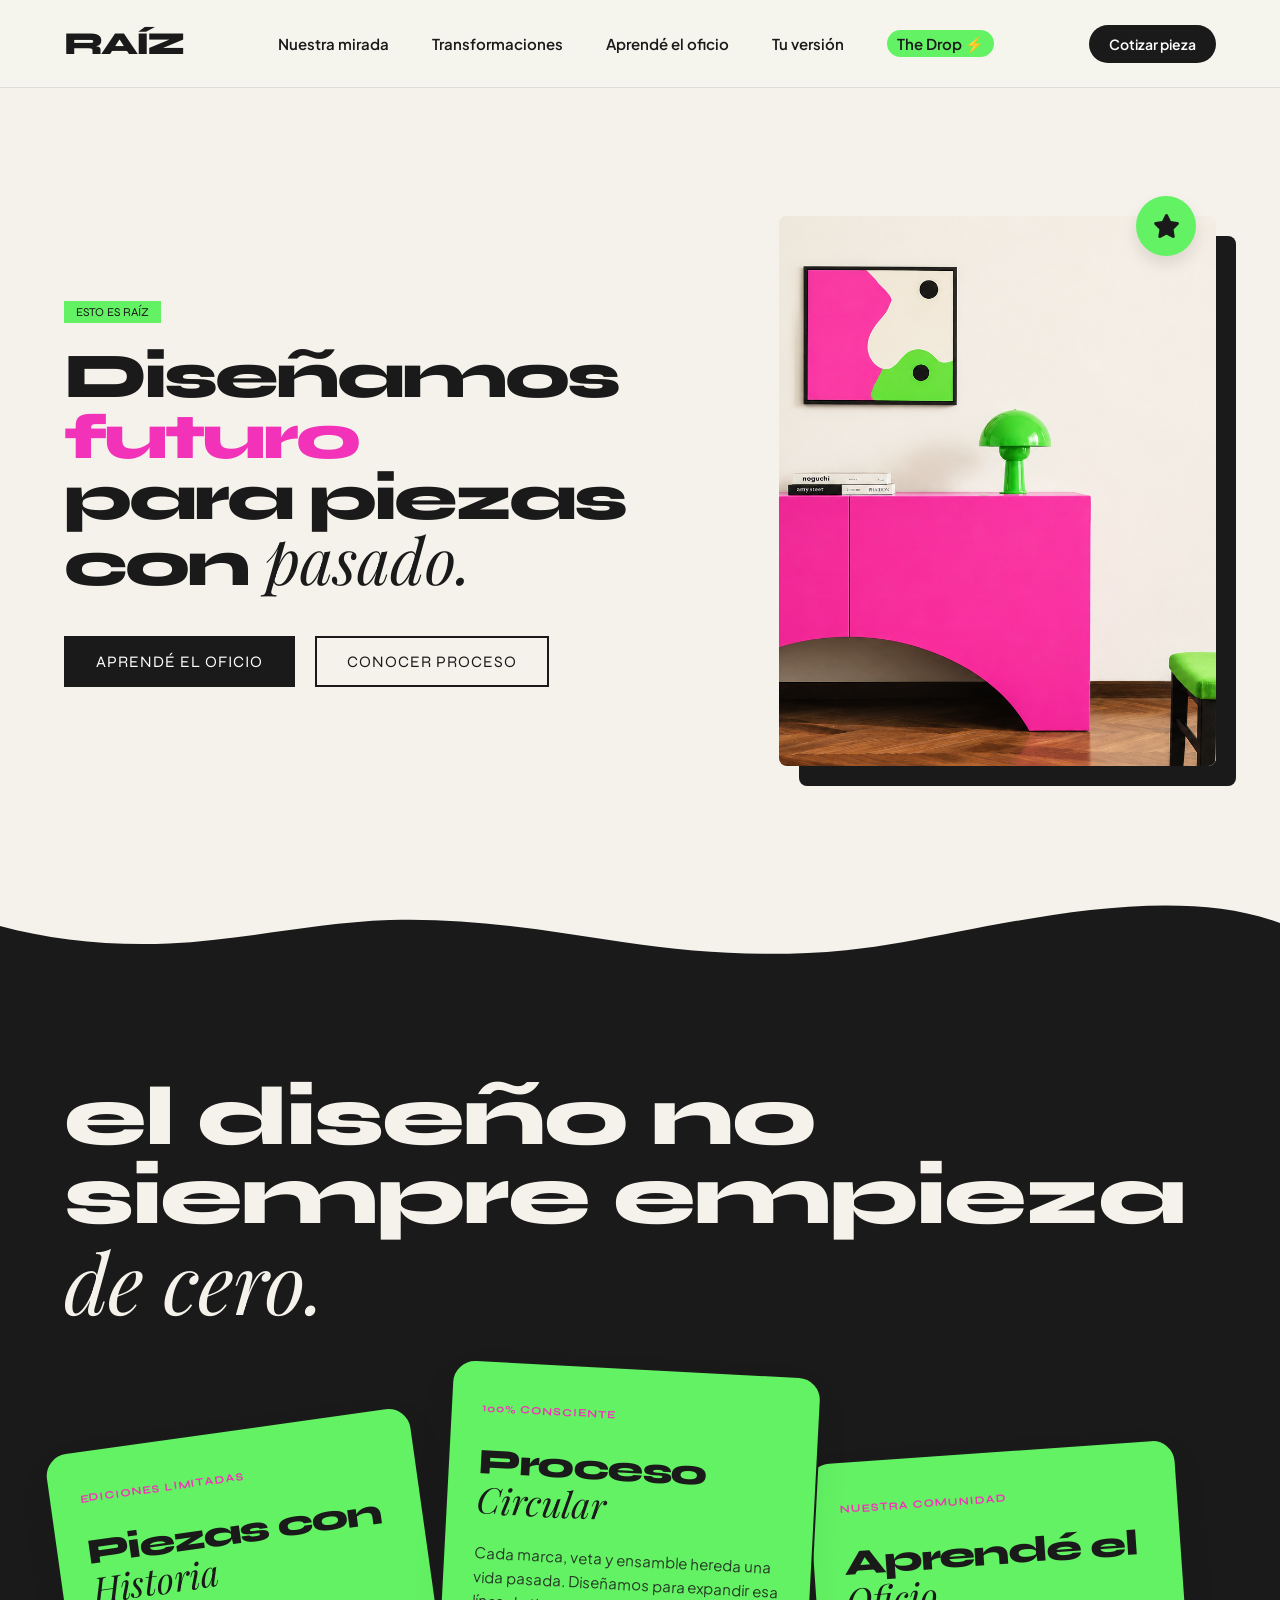
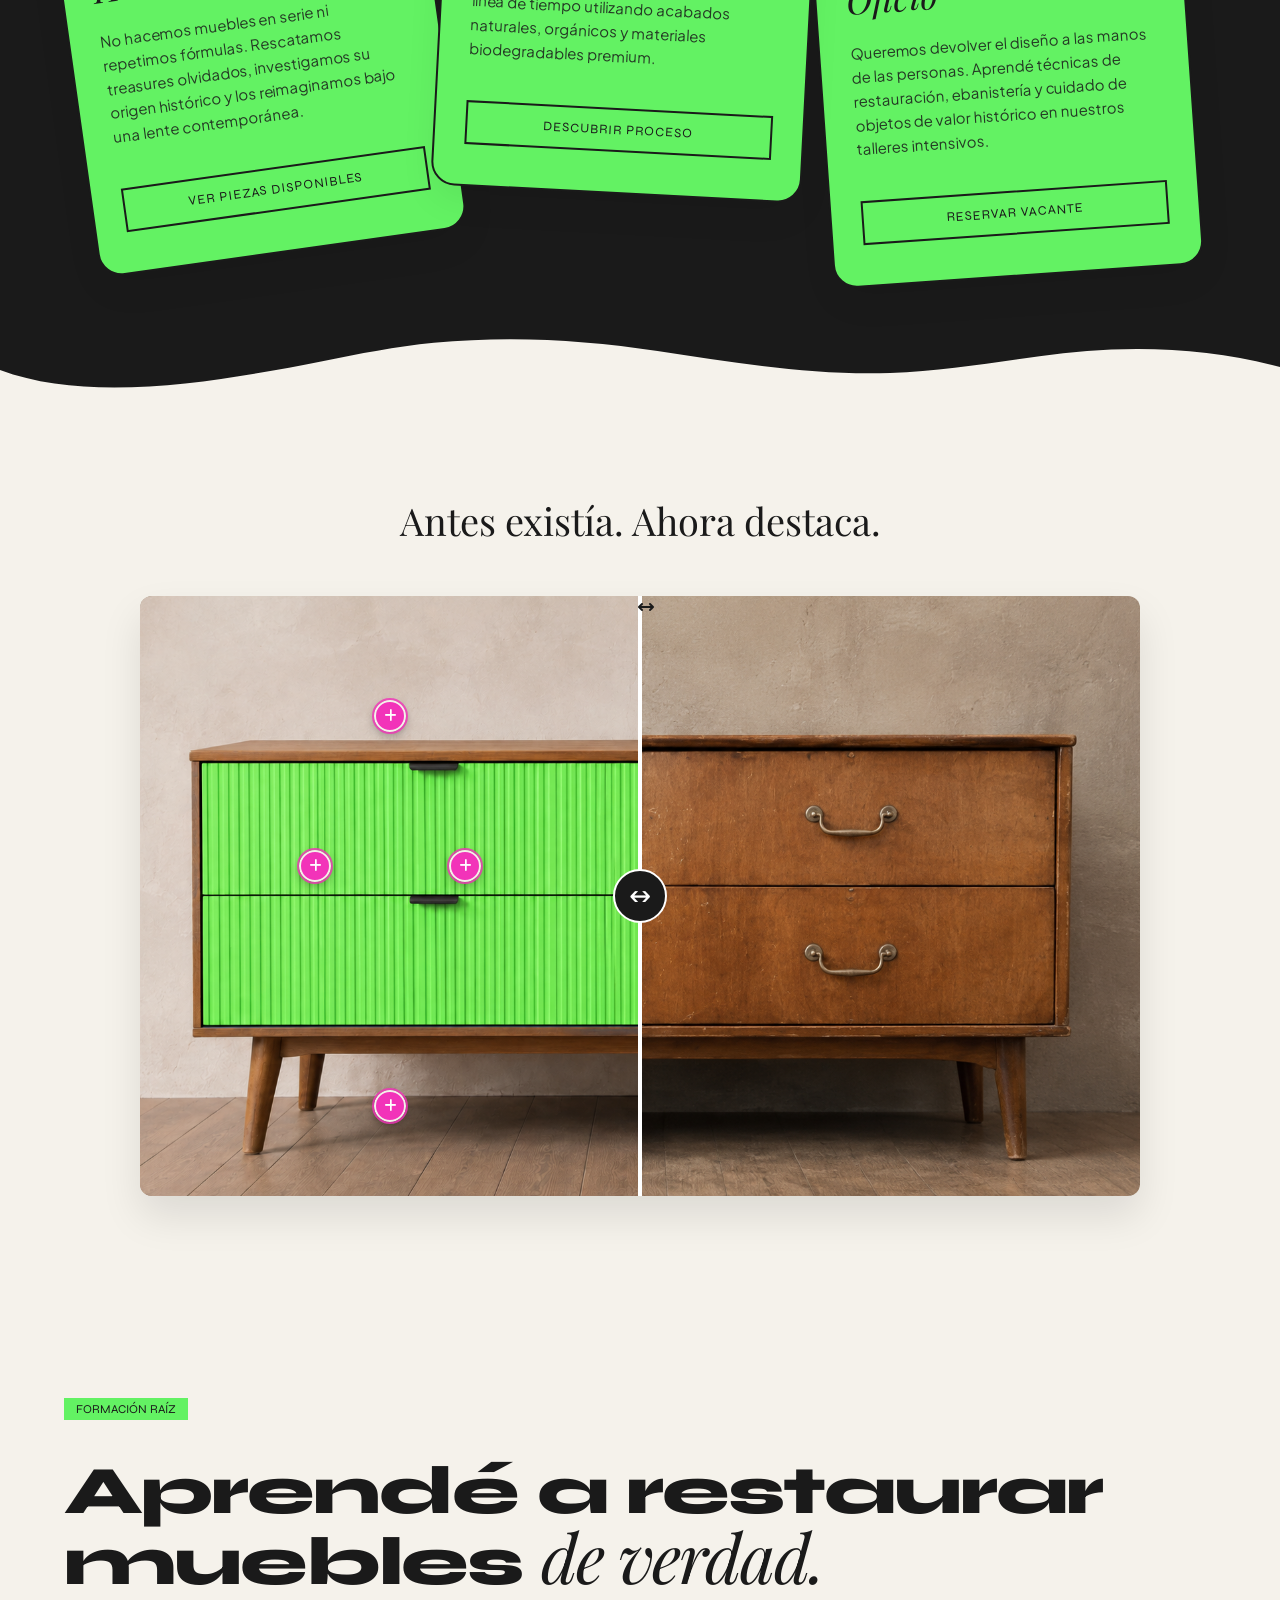
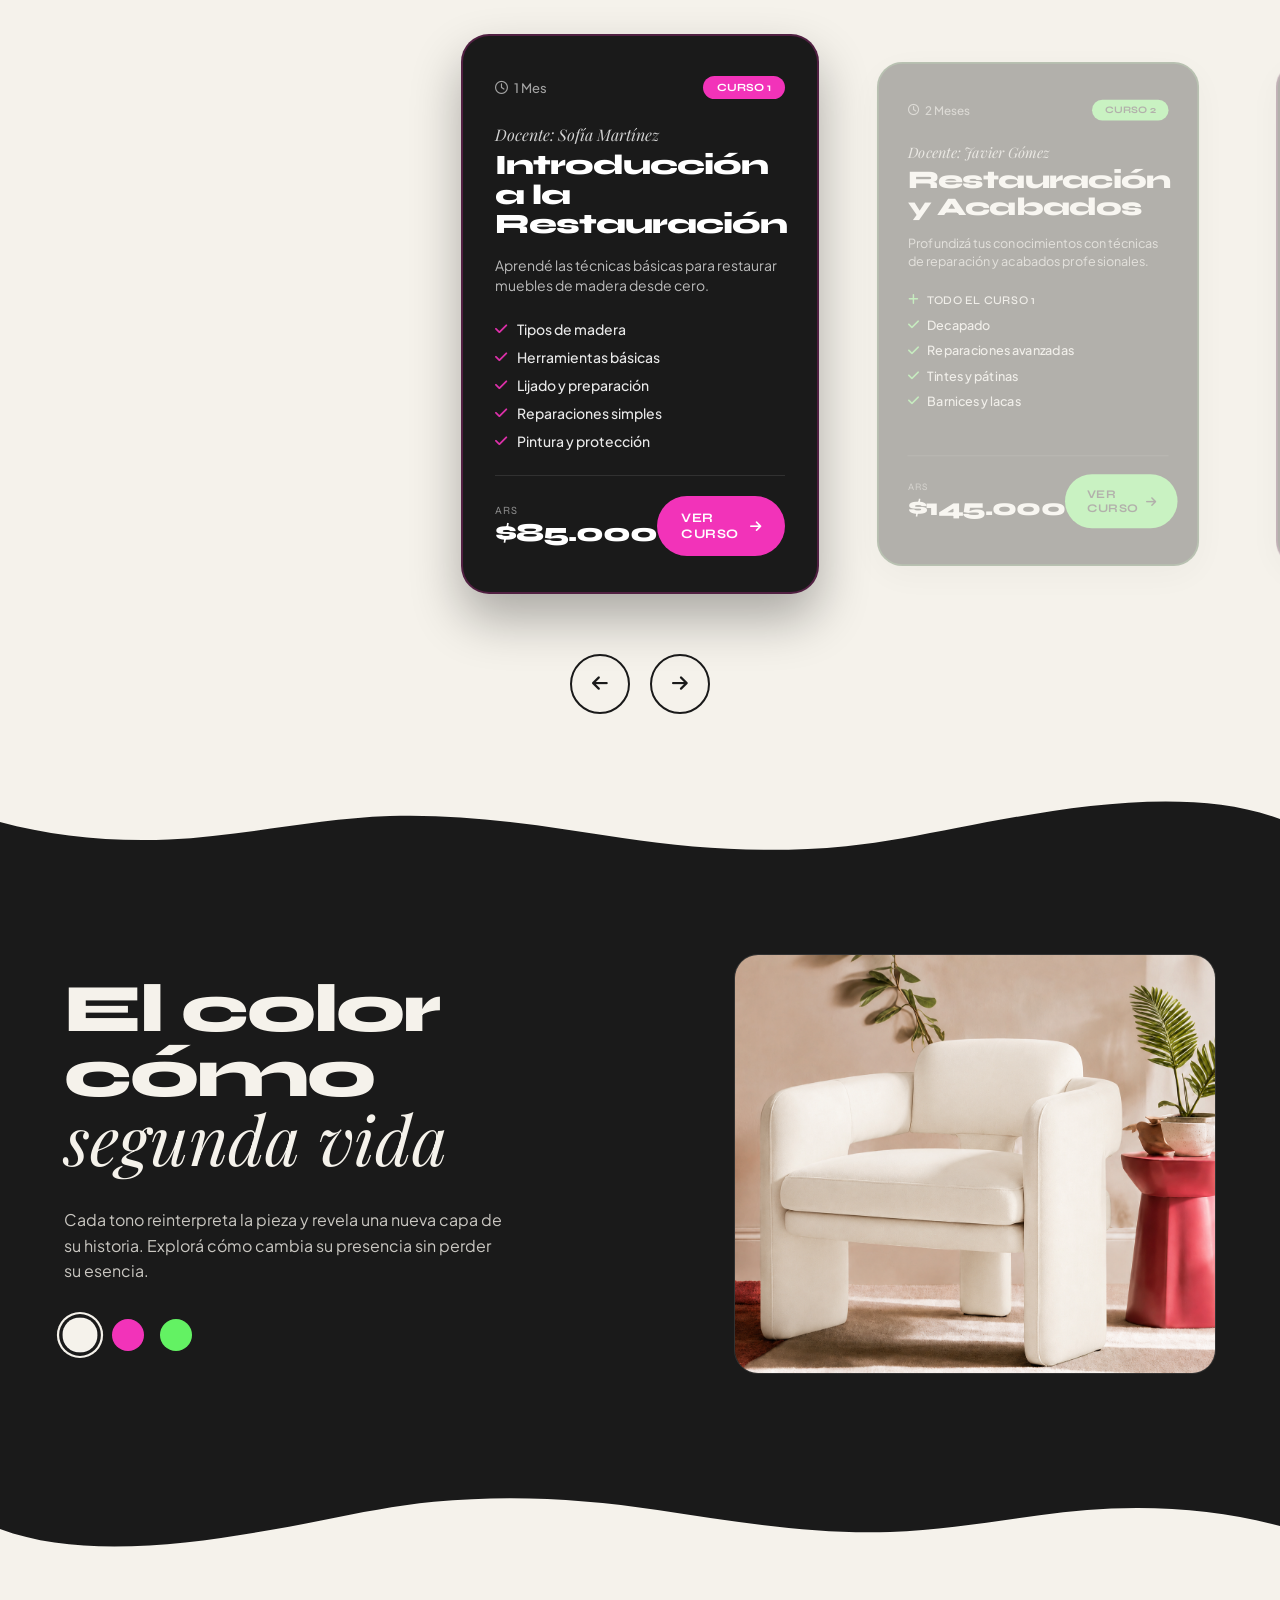
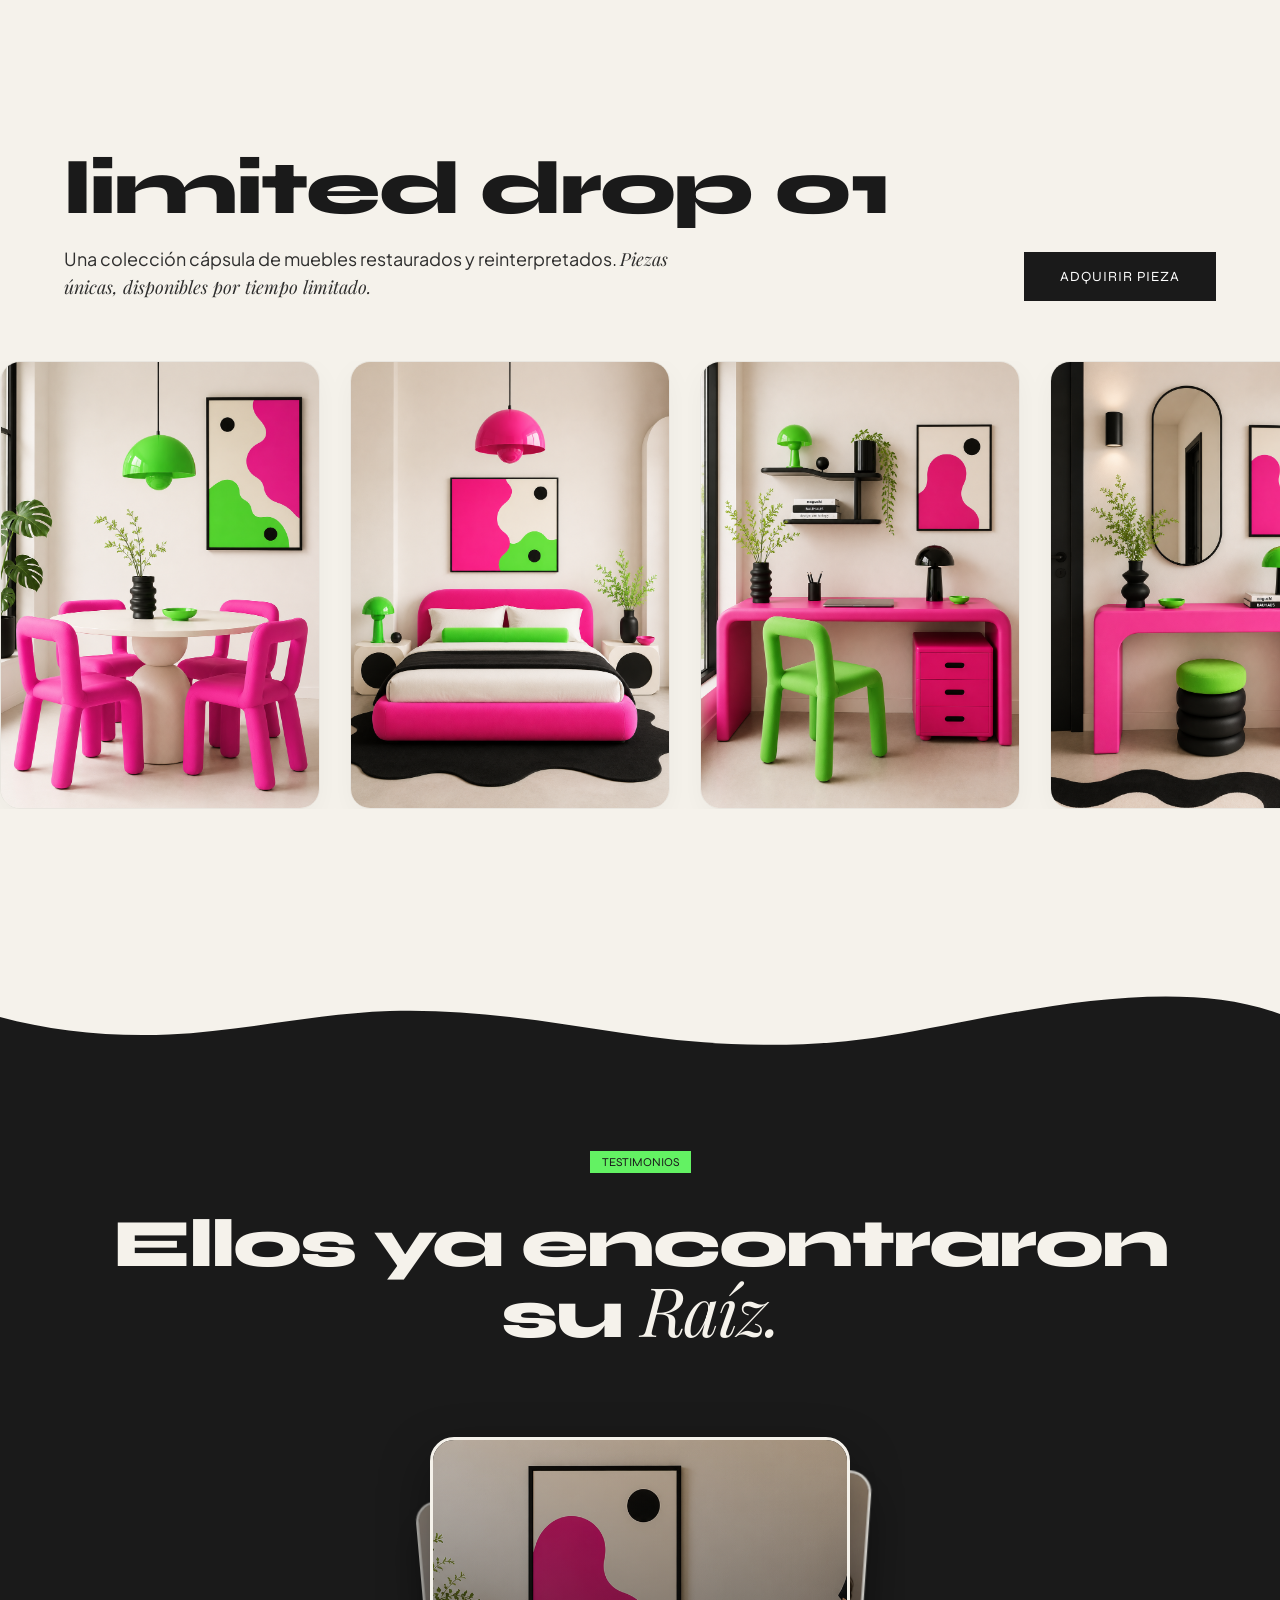
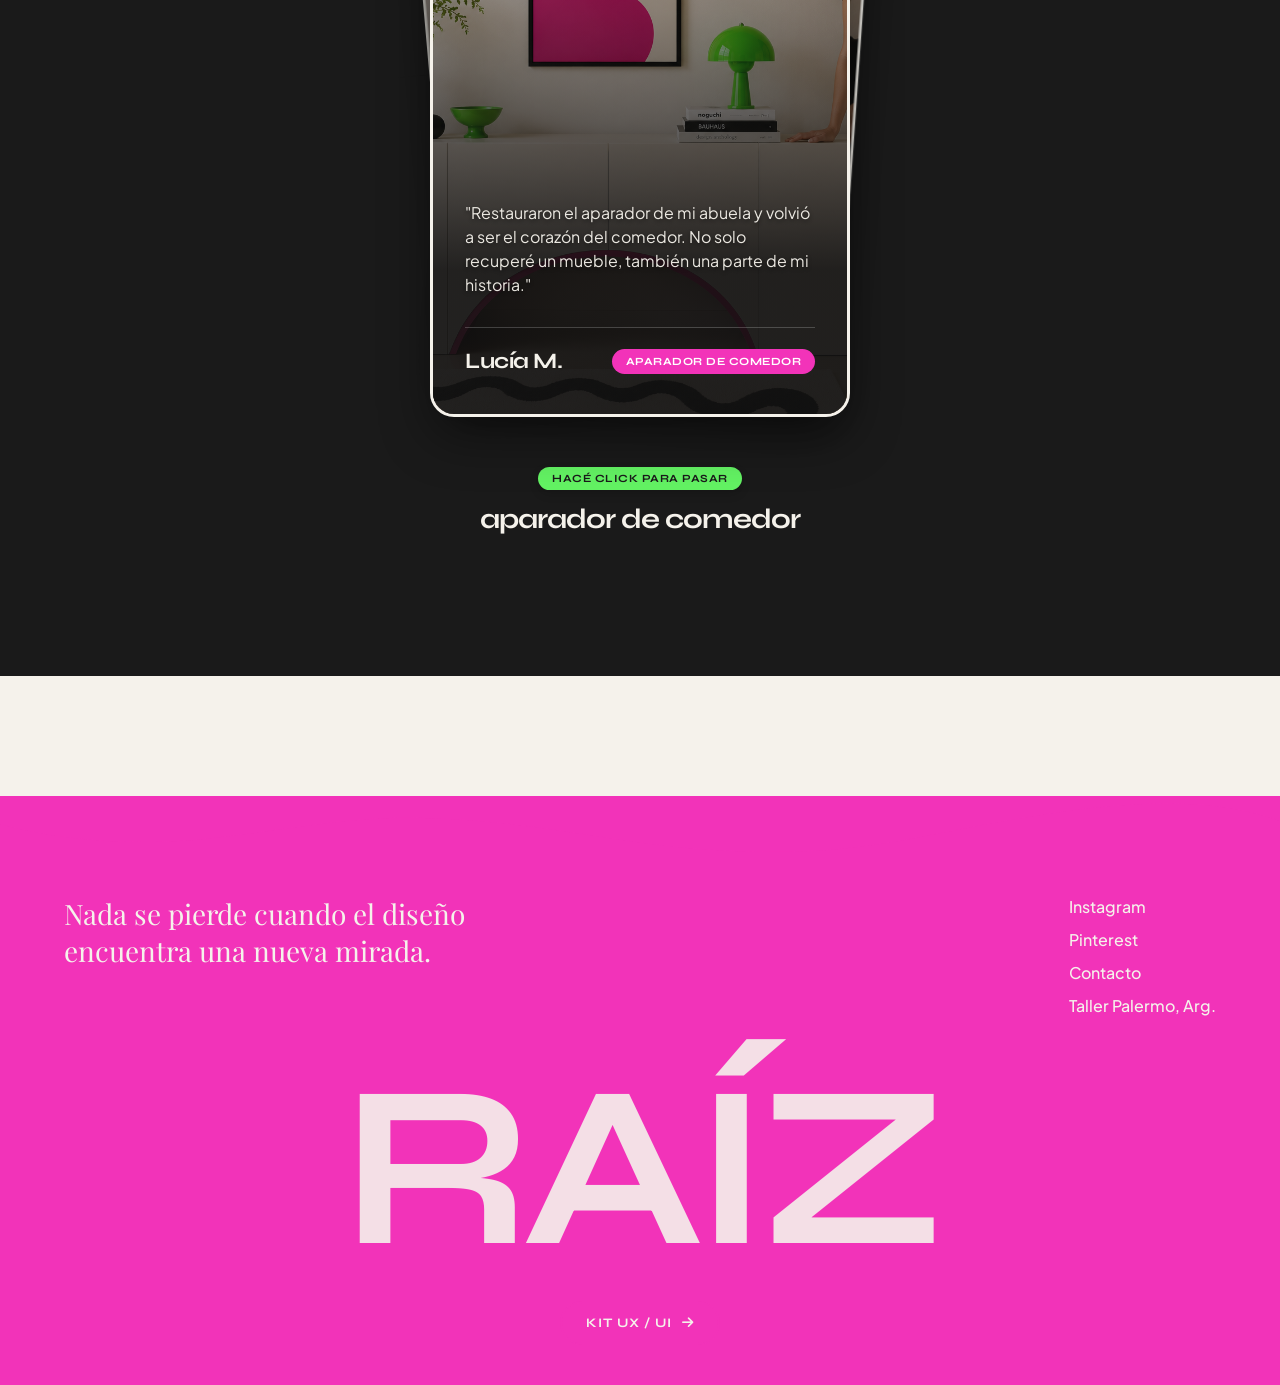
==== commit 059fd5a9: "ajustes detalle + kit ux" ====
--- a/index.html
+++ b/index.html
@@ -75,7 +75,7 @@
                         <div class="story-card truus-card-1">
                             <div class="card-header-meta">
                                 <span class="card-tag">Ediciones Limitadas</span>
-                                <span class="card-index">01/</span>
+                                
                             </div>
                             <h3 class="card-title">Piezas con <span class="serif-italic">Historia</span></h3>
                             <p class="card-description">
@@ -88,7 +88,7 @@
                         <div class="story-card truus-card-2">
                             <div class="card-header-meta">
                                 <span class="card-tag">100% Consciente</span>
-                                <span class="card-index">02/</span>
+                                
                             </div>
                             <h3 class="card-title">Proceso <br><span class="serif-italic">Circular</span></h3>
                             <p class="card-description">
@@ -101,7 +101,7 @@
                         <div class="story-card truus-card-3">
                             <div class="card-header-meta">
                                 <span class="card-tag">Nuestra Comunidad</span>
-                                <span class="card-index">03/</span>
+                                
                             </div>
                             <h3 class="card-title">Aprendé el <br><span class="serif-italic">Oficio</span></h3>
                             <p class="card-description">
@@ -247,7 +247,7 @@
                                         <span class="price-currency">ARS</span>
                                         <span class="price-value">$145.000</span>
                                     </div>
-                                    <a href="#" class="btn-course-buy btn-bg-lima">Inscribirme <i class="fa-solid fa-arrow-right"></i></a>
+                                    <a href="#" class="btn-course-buy btn-bg-lima">Ver curso<i class="fa-solid fa-arrow-right"></i></a>
                                 </div>
                             </div>
                         </div>
@@ -280,7 +280,7 @@
                                         <span class="price-currency">ARS</span>
                                         <span class="price-value">$245.000</span>
                                     </div>
-                                    <a href="curso-detalle.html" class="btn-course-buy btn-bg-magenta">Ver Curso <i class="fa-solid fa-arrow-right"></i></a>
+                                    <a href="curso-detalle.html" class="btn-course-buy btn-bg-magenta">Ver Curso<i class="fa-solid fa-arrow-right"></i></a>
                                 </div>
                             </div>
                         </div>
@@ -323,7 +323,7 @@
                         <button class="color-circle-btn btn-crema active" data-img="imagenes/img3.png" title="Crema"></button>
                         <button class="color-circle-btn btn-magenta" data-img="imagenes/img4.png" title="Magenta"></button>
                         <button class="color-circle-btn btn-lima" data-img="imagenes/img5.png" title="Lima"></button>
-                        <button class="color-circle-btn btn-oscuro" data-img="imagenes/img6.png" title="Oscuro"></button>
+                       
                     </div>
                 </div>
 
@@ -482,7 +482,7 @@
     <footer class="main-footer">
     <div class="custom-shape-divider-top">
         <svg data-name="Layer 1" xmlns="http://www.w3.org/2000/svg" viewBox="0 0 1200 120" preserveAspectRatio="none">
-            <path d="M0,0V46.29c47.79,22.2,103.59,32.17,158,28,70.36-5.37,136.33-33.31,206.8-37.5C438.64,32.43,512.34,53.67,583,72.05c69.27,18,138.3,24.88,209.4,13.08,36.15-6,69.85-17.84,104.45-29.34C989.49,25,1113-14.29,1200,42.4V0Z" fill="var(--color-magenta)"></path>
+            <path d="M0,120V46.29c47.79,22.2,103.59,32.17,158,28,70.36-5.37,136.33-33.31,206.8-37.5C438.64,32.43,512.34,53.67,583,72.05c69.27,18,138.3,24.88,209.4,13.08,36.15-6,69.85-17.84,104.45-29.34C989.49,25,1113-14.29,1200,42.4V120Z" fill="var(--color-magenta)"></path>
         </svg>
     </div>
         <div class="footer-top">
@@ -499,6 +499,12 @@
         <div class="footer-massive-logo">
             <h2>RAÍZ</h2>
         </div>
+<div class="footer-ux-kit">
+    <a href="kit-ux-ui.html" class="btn-kit-link">
+        <span>Kit UX / UI</span>
+        <i class="fa-solid fa-arrow-right"></i>
+    </a>
+</div>
     </footer>
 
     <script src="js/main.js"></script>
--- a/css/style.css
+++ b/css/style.css
@@ -747,7 +747,7 @@
     box-shadow: 0 0 0 3px var(--color-oscuro-editorial), 0 0 0 5px var(--color-neutro-fondo);
 }
 .color-circle-btn.btn-magenta.active { box-shadow: 0 0 0 3px var(--color-oscuro-editorial), 0 0 0 5px var(--color-magenta); }
-.color-circle-btn.btn-lima.active { box-shadow: 0 0 0 3px var(--color-oscuro-editorial), 0 0 0 5px var(--color-lima-suave); }
+limited drop.color-circle-btn.btn-lima.active { box-shadow: 0 0 0 3px var(--color-oscuro-editorial), 0 0 0 5px var(--color-lima-suave); }
 .color-circle-btn.btn-oscuro.active { box-shadow: 0 0 0 3px var(--color-oscuro-editorial), 0 0 0 5px rgba(255,255,255,0.8); }
 
 /* Columna Derecha: Contenedor del Marco de Imagen */
@@ -763,6 +763,8 @@
     max-width: 550px;
     aspect-ratio: 1.15 / 1; /* Estilo landscape de estudio como la foto */
     overflow: hidden;
+border-radius: 24px; /* <--- Esto le da la misma curvatura que a tus story-cards */
+    border: 1px solid rgba(255, 255, 255, 0.1); /* Opcional: un toque sutil para el fondo oscuro */
 }
 
 .mueble-fade-img {
@@ -1063,20 +1065,6 @@
     display: flex;
     justify-content: center;
     align-items: center;
-}
-
-/* La mancha azul asimétrica del fondo */
-.truus-organic-blob {
-    position: absolute;
-    width: clamp(350px, 50vw, 700px);
-    height: clamp(350px, 50vw, 700px);
-    background-color: #6182G7; /* Azul vibrante Truus, ajustalo a tu paleta si preferís */
-    border-radius: 43% 57% 41% 59% / 57% 45% 55% 43%; /* Forma líquida pura */
-    left: 10%;
-    top: 5%;
-    z-index: 1;
-    opacity: 0.9;
-    pointer-events: none;
 }
 
 /* El flujo libre y encimado de tarjetas */
@@ -1728,4 +1716,50 @@
     .current-project-title {
         font-size: 22px;
     }
+}
+.truus-card-4 {
+    transform: rotate(4deg) translateY(20px) translateX(-10px);
+}
+/* ==========================================================================
+   BOTÓN KIT UX/UI EN EL FOOTER
+   ========================================================================== */
+.footer-ux-kit {
+    display: flex;
+    justify-content: center;
+    margin-top: 40px; /* Espaciado respecto a lo que ya tenés en el footer */
+    padding-bottom: 20px;
+}
+
+.btn-kit-link {
+    font-family: var(--font-heading-heavy);
+    font-size: 13px;
+    font-weight: 700;
+    text-transform: uppercase;
+    letter-spacing: 1px;
+    color: var(--color-neutro-fondo); /* Crema para que contraste con el fondo oscuro del footer */
+    text-decoration: none;
+    display: inline-flex;
+    align-items: center;
+    gap: 10px;
+    padding: 12px 24px;
+    border: 2px solid var(--color-magenta); /* Borde magenta vibrante */
+    border-radius: 50px;
+    transition: all 0.3s ease;
+    background-color: transparent;
+}
+
+/* Efecto Hover interactivo */
+.btn-kit-link:hover {
+    background-color: var(--color-magenta); /* Se rellena de magenta */
+    color: var(--color-oscuro-editorial); /* El texto pasa a oscuro */
+    box-shadow: 0 0 15px rgba(242, 51, 185, 0.4); /* Brillo sutil */
+    transform: translateY(-2px);
+}
+
+.btn-kit-link i {
+    transition: transform 0.3s ease;
+}
+
+.btn-kit-link:hover i {
+    transform: translateX(4px); /* La flechita se mueve un toque a la derecha */
 }
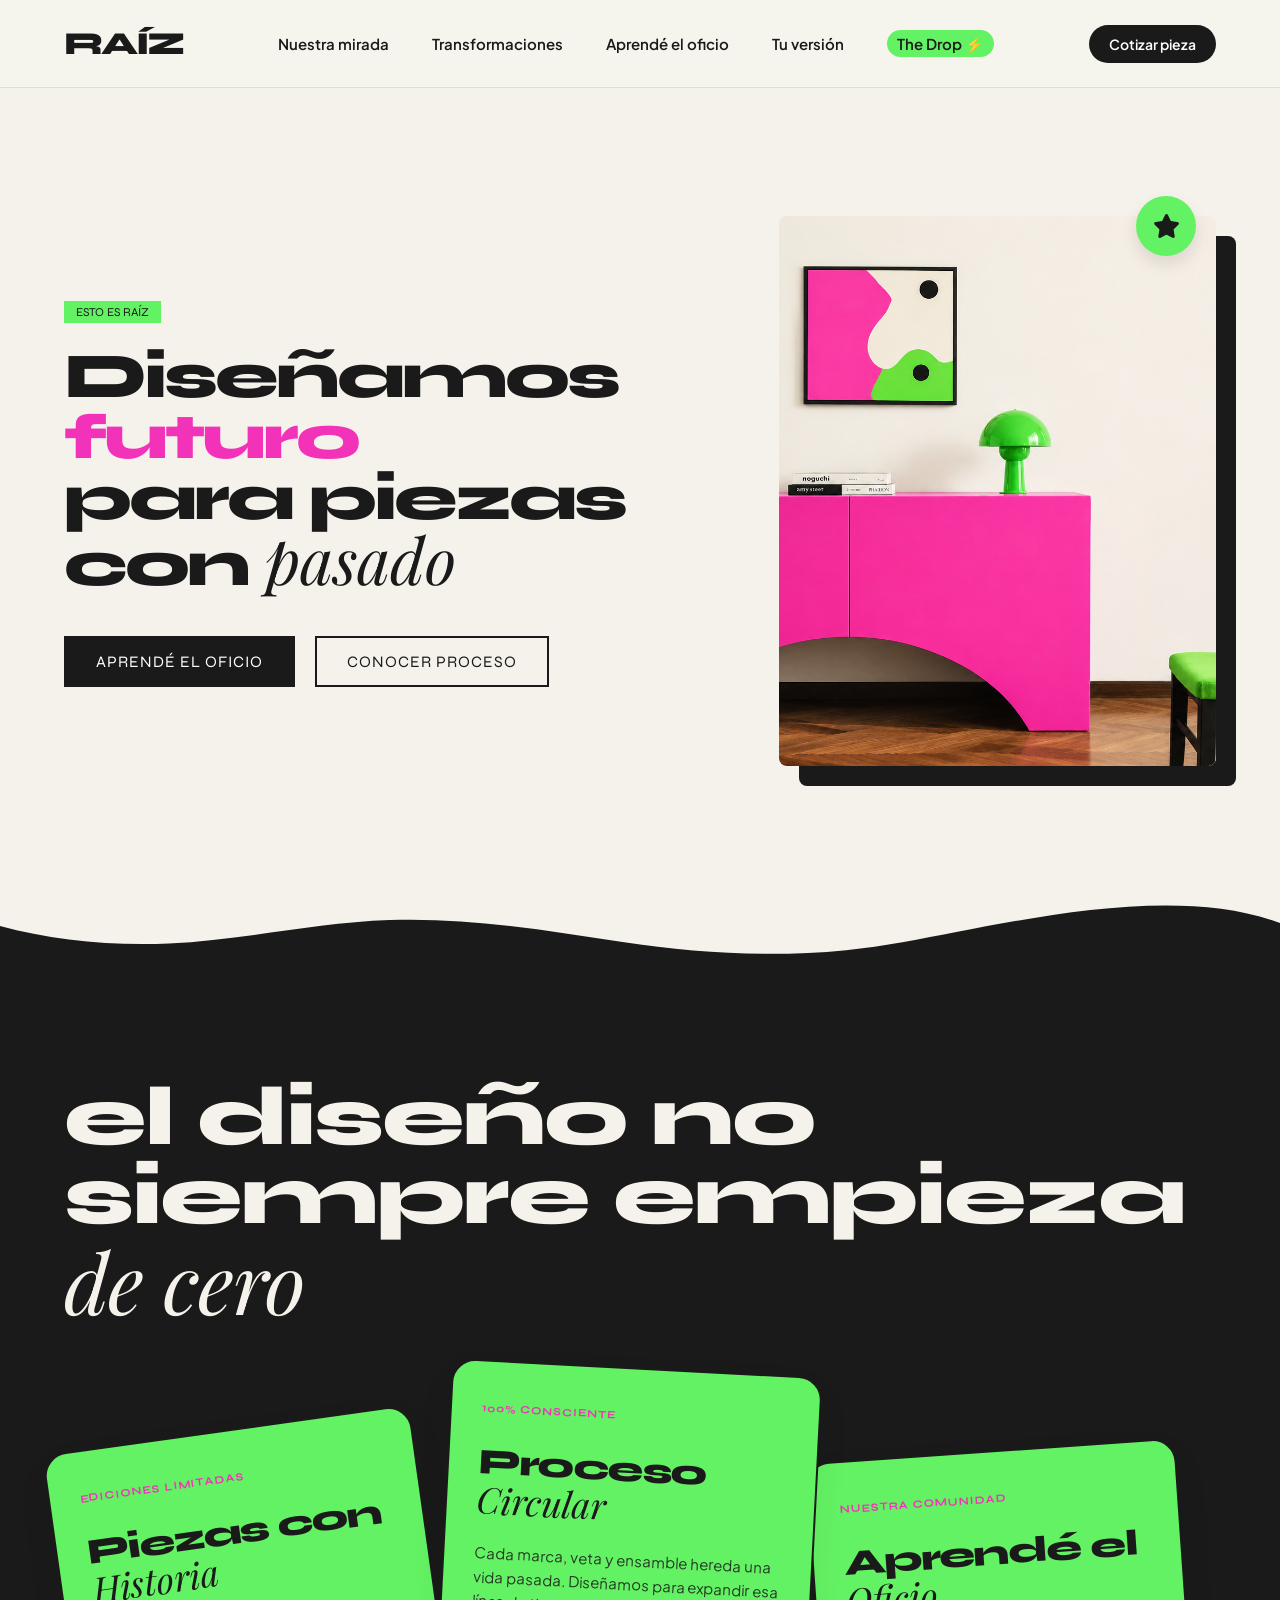
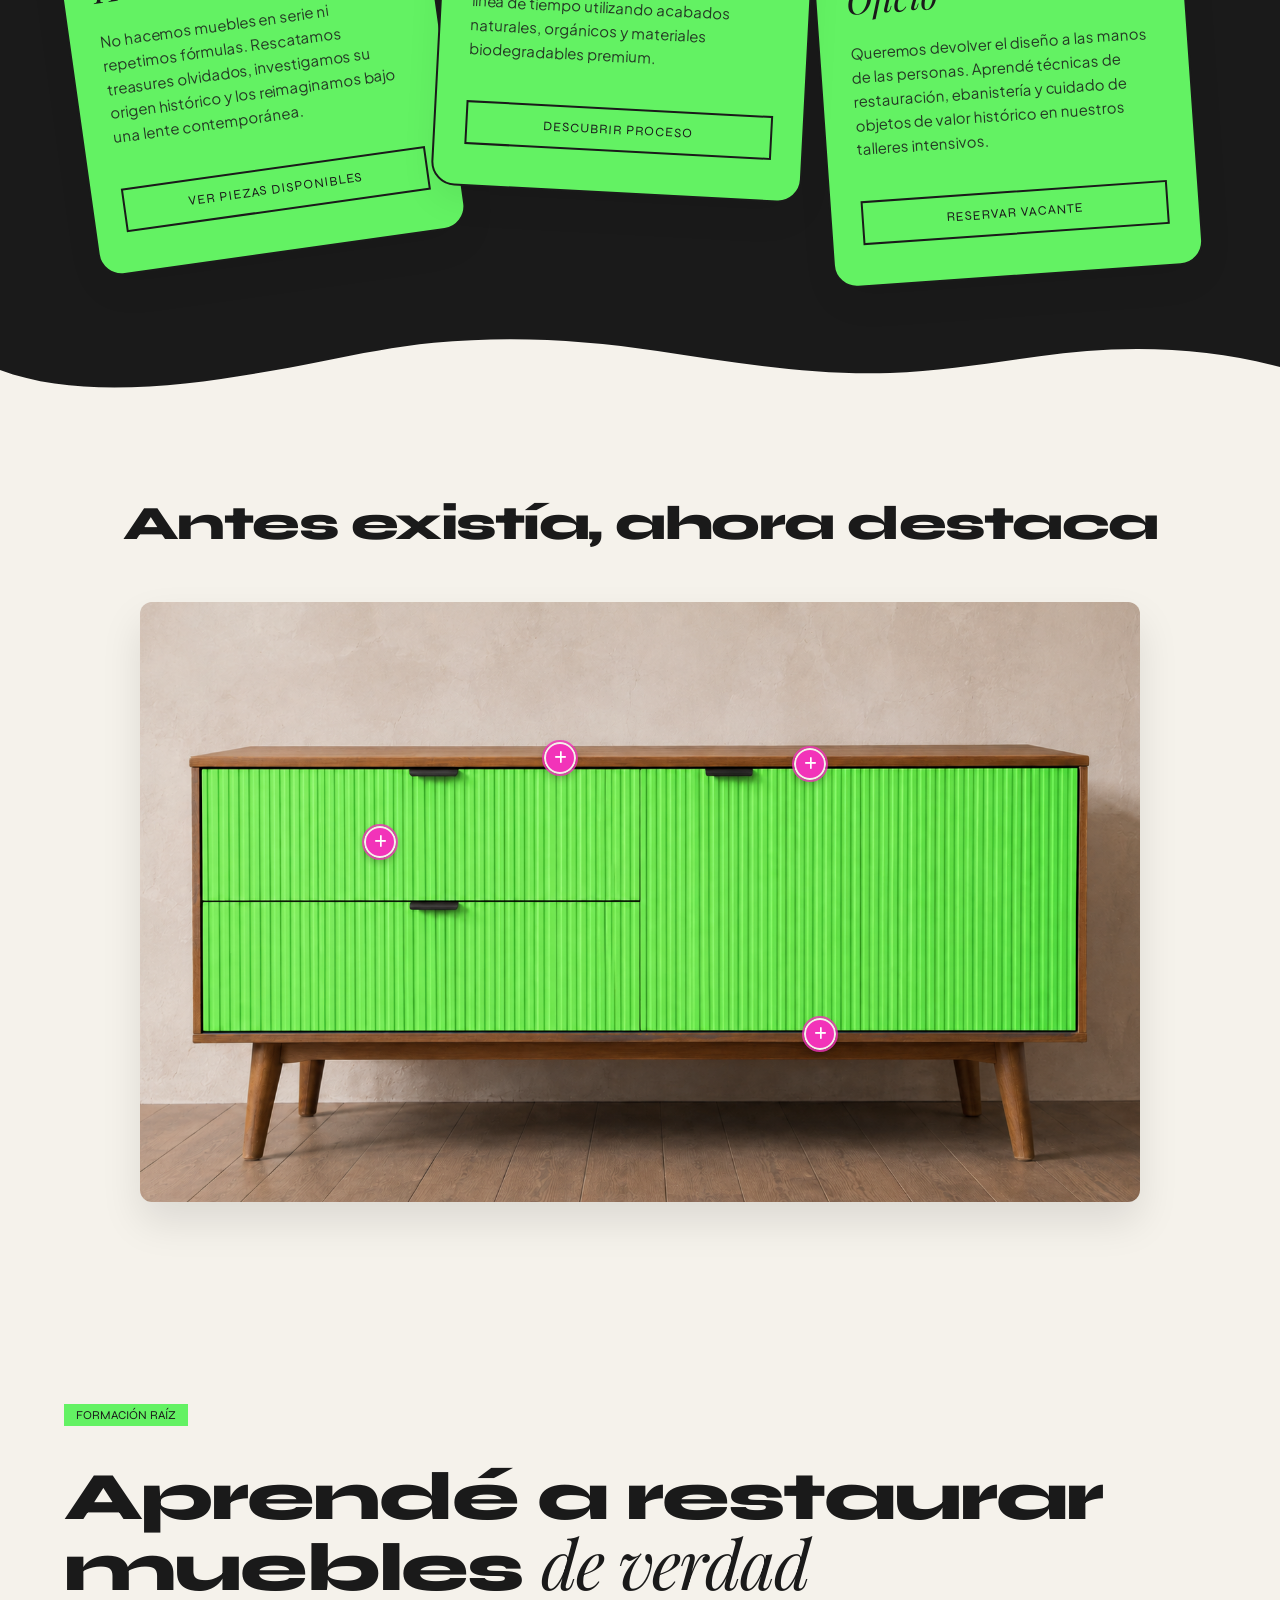
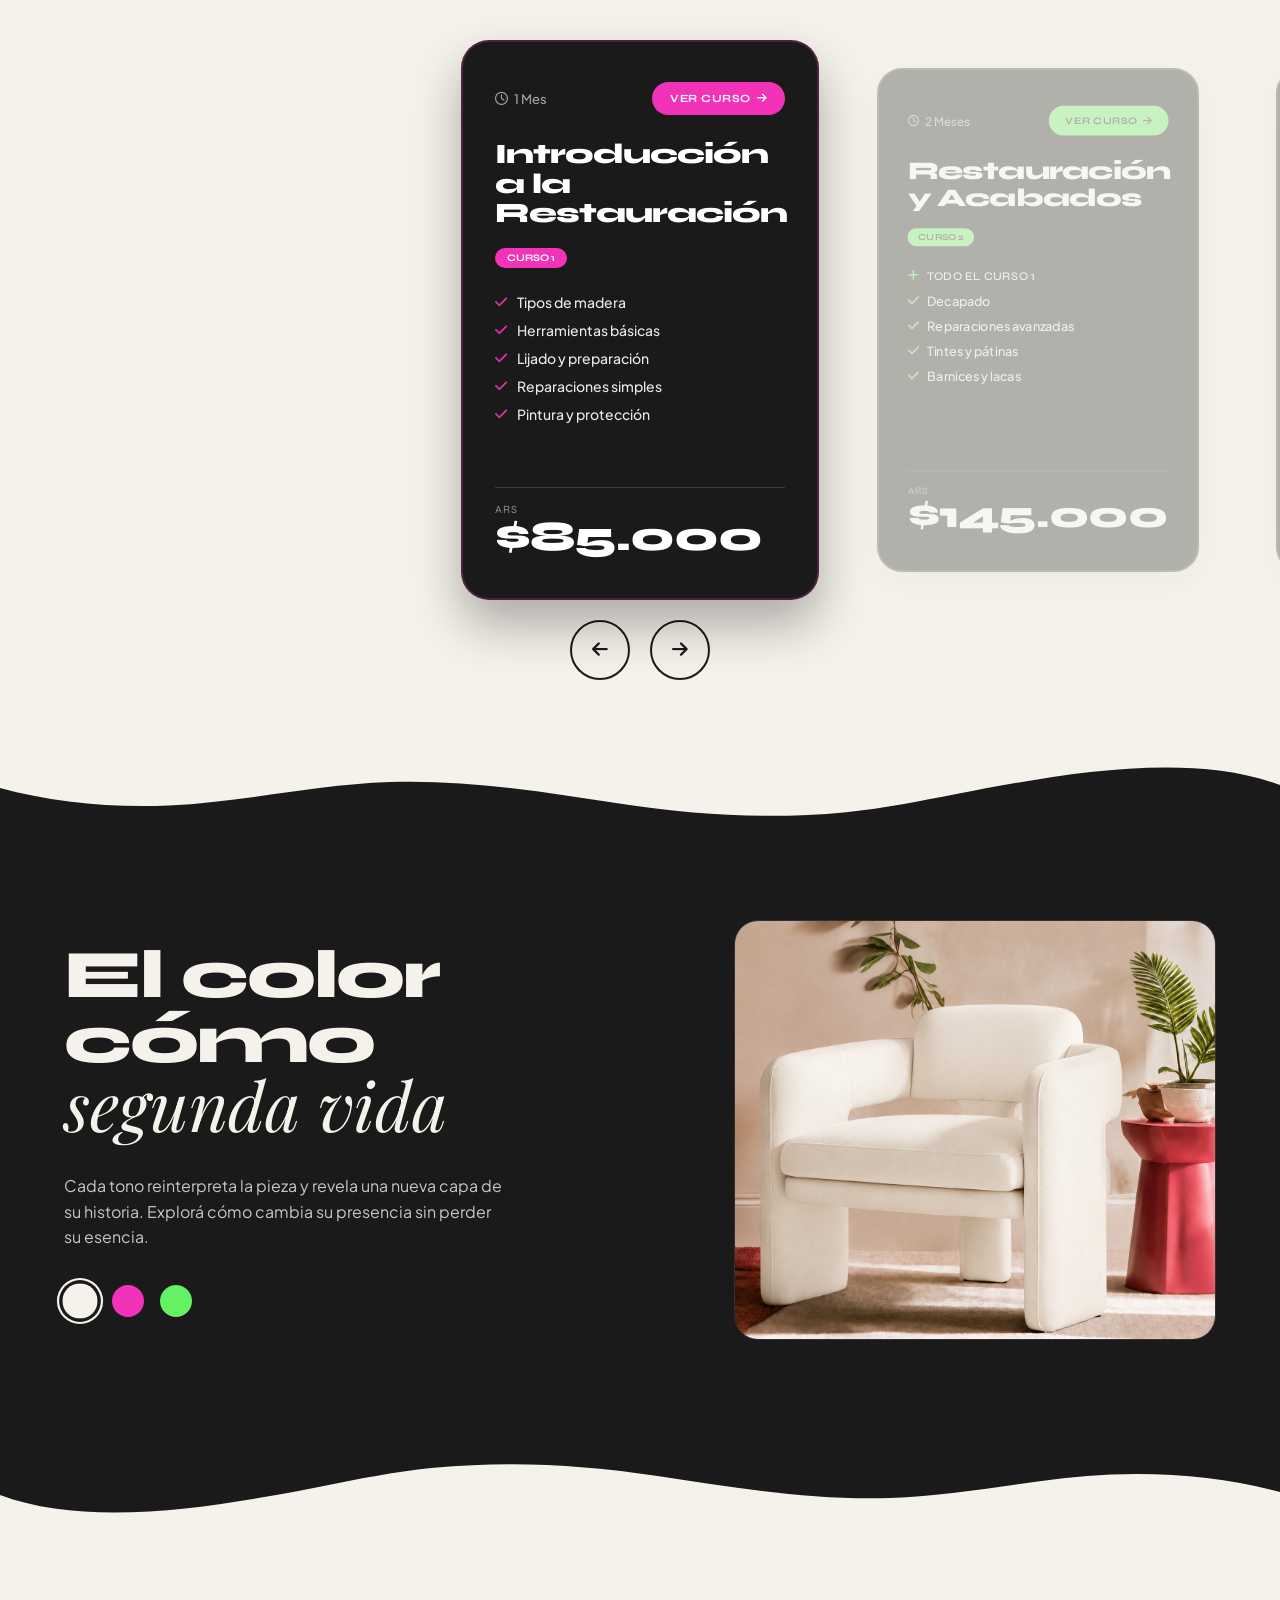
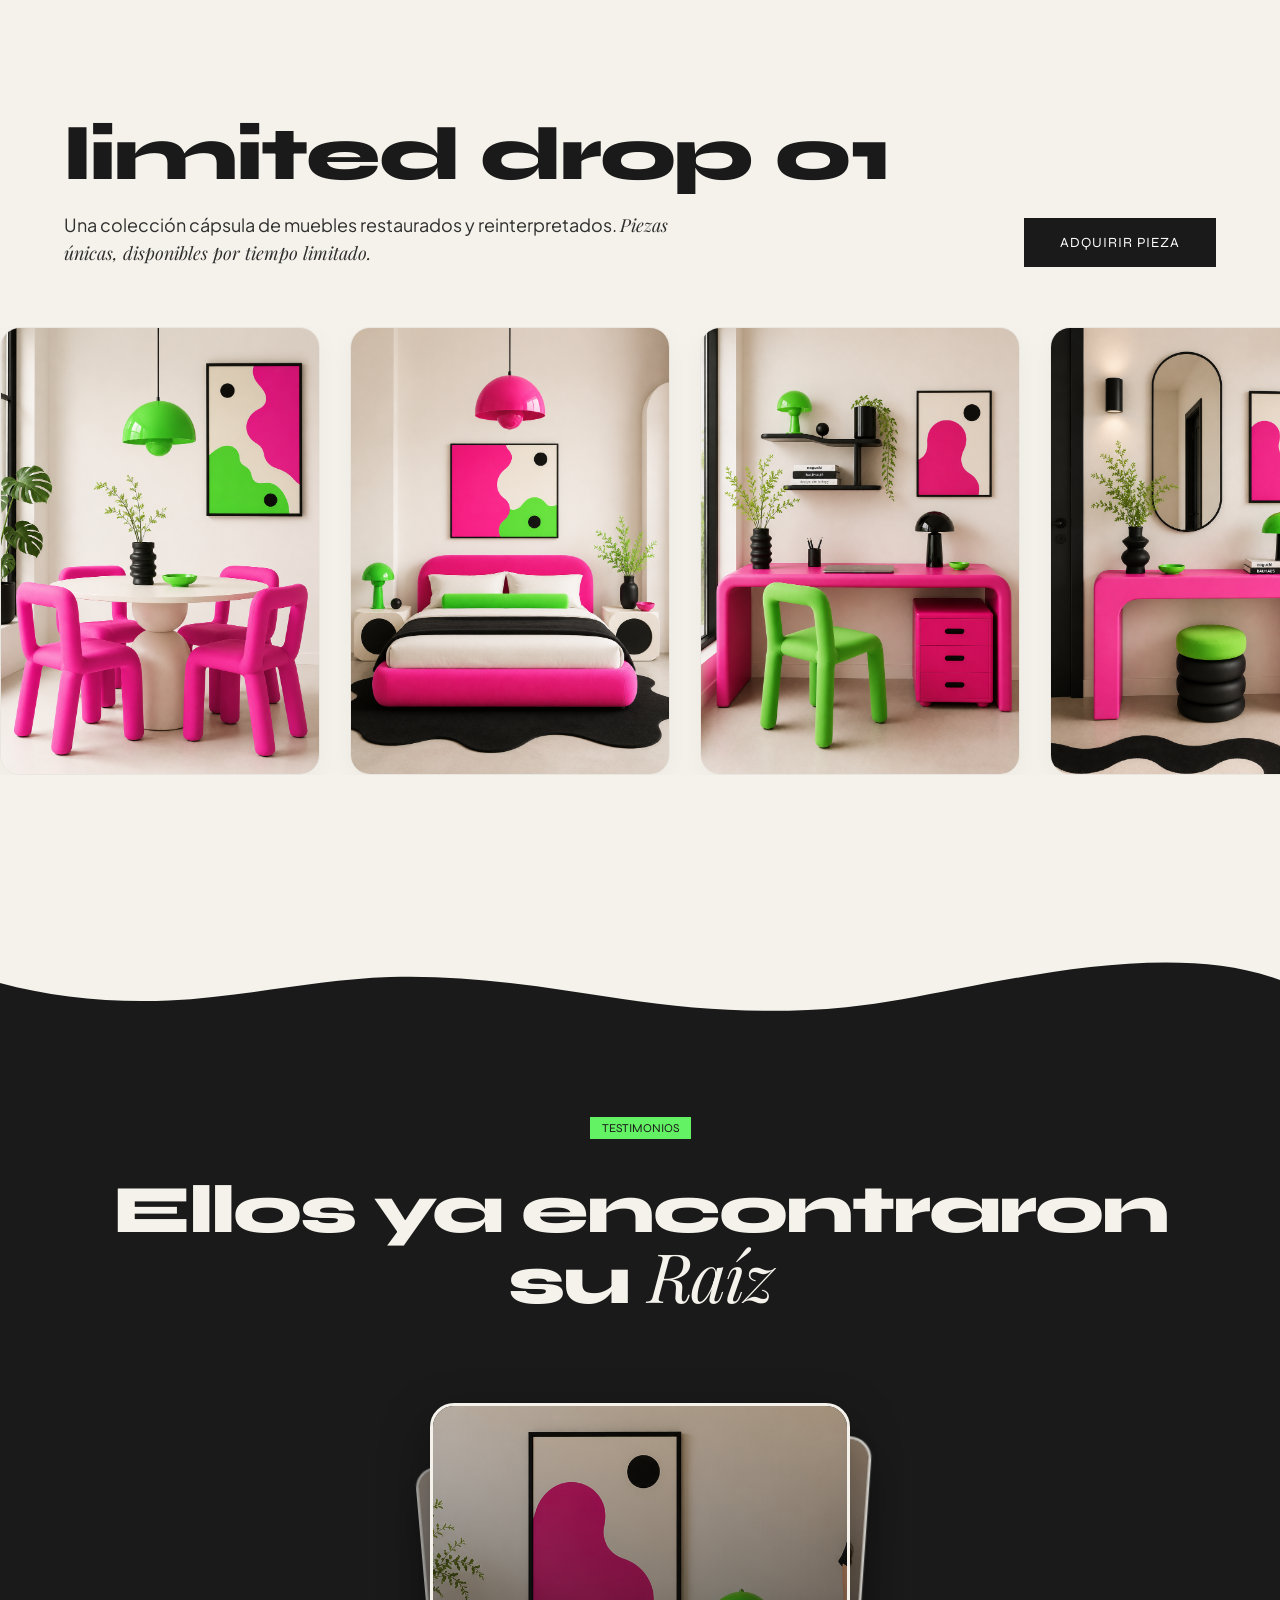
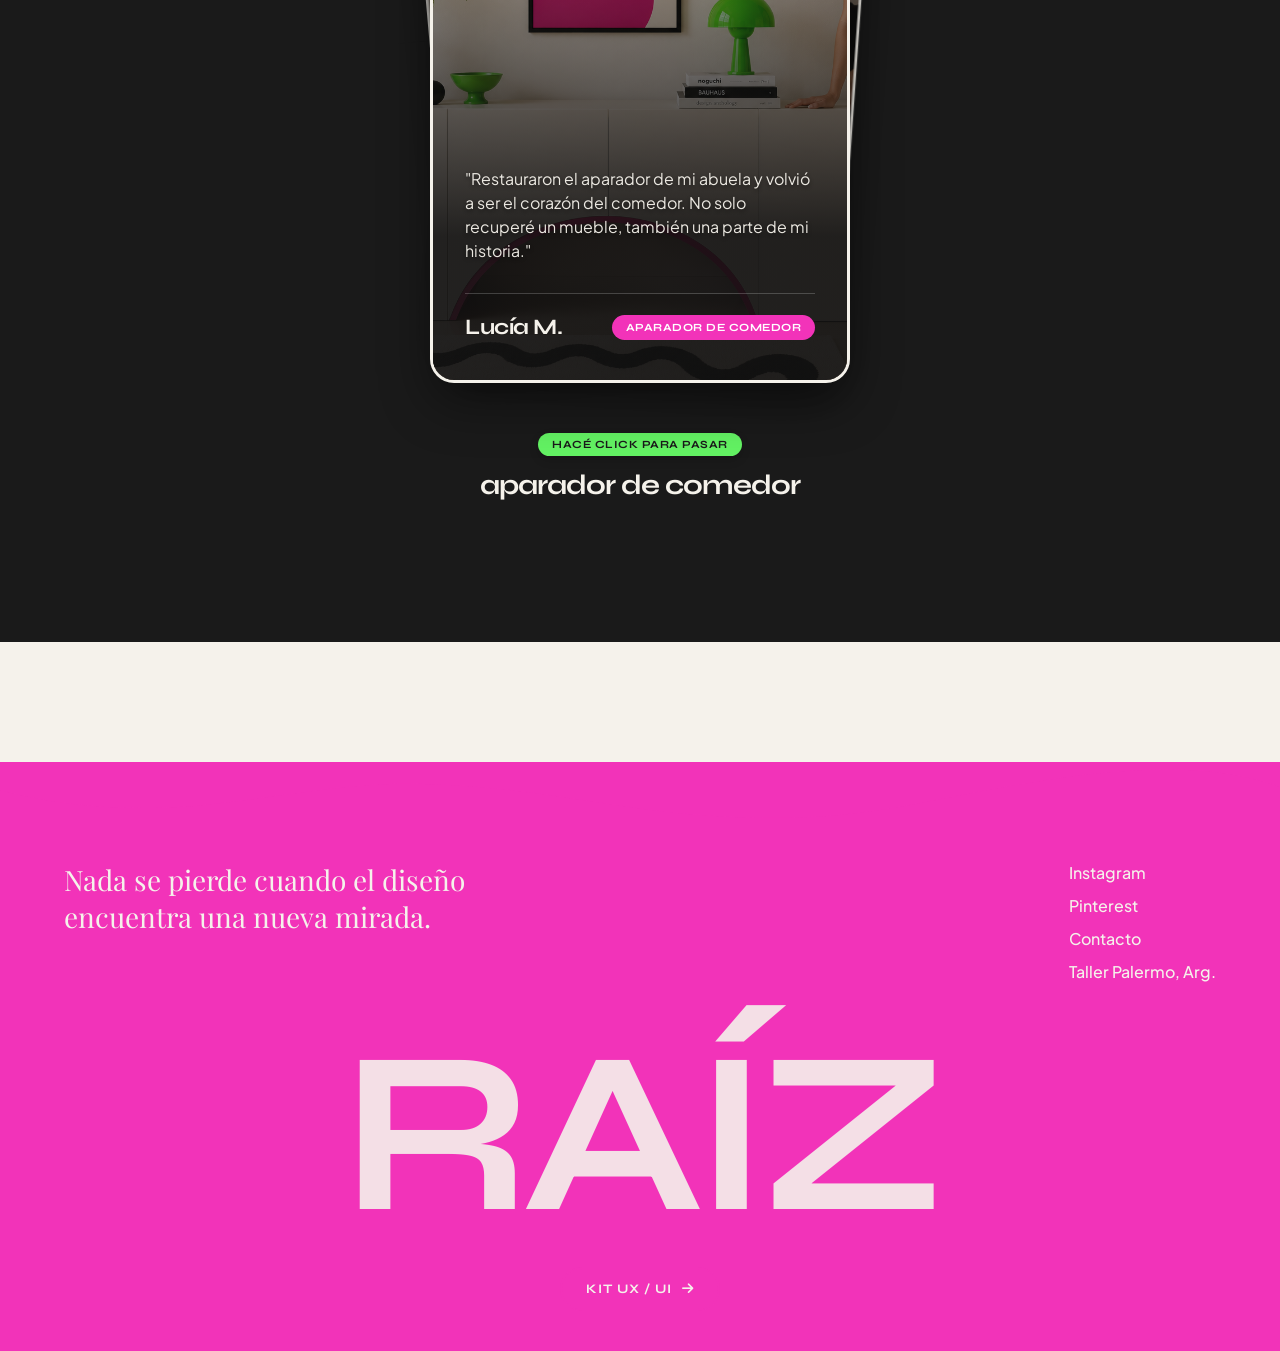
==== commit e61f8278: "06/07" ====
--- a/index.html
+++ b/index.html
@@ -31,7 +31,7 @@
                     <span class="mini-tag">Esto es raíz</span>
                     <h1 class="hero-title">
                         Diseñamos <span class="highlight-text">futuro</span> <br>
-                        para piezas con <span class="serif-italic">pasado.</span>
+                        para piezas con <span class="serif-italic">pasado</span>
                     </h1>
                     <div class="hero-actions">
                         <a href="#Aprendé el oficio" class="btn-solid">Aprendé el oficio</a>
@@ -61,7 +61,7 @@
                     <h2 class="section-title-truus">
                         El diseño no <br>
                         siempre empieza <br>
-                        <span class="serif-italic-truus">de cero.</span>
+                        <span class="serif-italic-truus">de cero</span>
                     </h2>
                 </div>
 
@@ -122,55 +122,47 @@
         </section>
 
         <section id="transformacion" class="transform-section">
-            <div class="section-header-center">
-                <h2 class="sub-title">Antes existía. Ahora destaca.</h2>
-            </div>
-            <div class="slider-container">
-    <div class="img-before slider-img">
-        <img src="imagenes/img7.png" alt="Mueble Antes">
+    <div class="section-header-center">
+        <h2 class="transform-title">Antes existía, ahora destaca</h2>
     </div>
-    <div class="img-after slider-img">
-        <img src="imagenes/img8.png" alt="Mueble Después">
-        
-        <div class="hotspot" style="top: 20%; left: 50%;">
-            <button class="hotspot-trigger"><i class="fa-solid fa-plus"></i></button>
-            <div class="hotspot-tooltip">
-                <h4>Superficie / Tapa</h4>
-                <p>Remoción de barniz antiguo y acabado premium con laca poliuretánica magenta vibrante.</p>
-            </div>
-        </div>
-
-        <div class="hotspot" style="top: 45%; left: 35%;">
-            <button class="hotspot-trigger"><i class="fa-solid fa-plus"></i></button>
-            <div class="hotspot-tooltip">
-                <h4>Cajones y Estructura</h4>
-                <p>Ajuste estructural de guías y laqueado interior en tono lila suave.</p>
-            </div>
-        </div>
-
-        <div class="hotspot" style="top: 45%; left: 65%;">
-            <button class="hotspot-trigger"><i class="fa-solid fa-plus"></i></button>
-            <div class="hotspot-tooltip">
-                <h4>Herraje Original</h4>
-                <p>Broncería original recuperada mediante pulido artesanal a mano.</p>
-            </div>
-        </div>
-
-        <div class="hotspot" style="top: 85%; left: 50%;">
-            <button class="hotspot-trigger"><i class="fa-solid fa-plus"></i></button>
-            <div class="hotspot-tooltip">
-                <h4>Base y Patas</h4>
-                <p>Saneamiento de madera maciza, veta expuesta y tratamiento biocida consciente.</p>
+    <div class="interactive-showcase-container">
+        <div class="showcase-img-block">
+            <img src="imagenes/img8.png" alt="Mueble Después" class="showcase-main-img">
+            
+            <div class="hotspot" style="top: 26%; left: 42%;">
+                <button class="hotspot-trigger"><i class="fa-solid fa-plus"></i></button>
+                <div class="hotspot-tooltip">
+                    <h4>Superficie / Tapa</h4>
+                    <p>Remoción de barniz antiguo y acabado premium con laca poliuretánica magenta vibrante.</p>
+                </div>
+            </div>
+
+            <div class="hotspot" style="top: 40%; left: 24%;">
+                <button class="hotspot-trigger"><i class="fa-solid fa-plus"></i></button>
+                <div class="hotspot-tooltip">
+                    <h4>Cajones y Estructura</h4>
+                    <p>Ajuste estructural de guías y laqueado interior en tono lila suave.</p>
+                </div>
+            </div>
+
+            <div class="hotspot" style="top: 27%; left: 67%;">
+                <button class="hotspot-trigger"><i class="fa-solid fa-plus"></i></button>
+                <div class="hotspot-tooltip">
+                    <h4>Herraje Original</h4>
+                    <p>Broncería original recuperada mediante pulido artesanal a mano.</p>
+                </div>
+            </div>
+
+            <div class="hotspot" style="top: 72%; left: 68%;">
+                <button class="hotspot-trigger"><i class="fa-solid fa-plus"></i></button>
+                <div class="hotspot-tooltip">
+                    <h4>Base y Patas</h4>
+                    <p>Saneamiento de madera maciza, veta expuesta y tratamiento biocida consciente.</p>
+                </div>
             </div>
         </div>
     </div>
-    
-    <input type="range" min="0" max="100" value="50" class="slider-range-input" id="beforeAfterSlider">
-    <div class="slider-button">
-        <i class="fa-solid fa-arrows-left-right"></i>
-    </div>
-</div>
-        </section>
+</section>
 
         <!-- ==========================================================================
            SECCIÓN: APRENDÉ EL OFICIO (SLIDER DE CURSOS CENTRADO)
@@ -179,7 +171,7 @@
             <div class="courses-editorial-header">
                 <div class="courses-header-left">
                     <span class="mini-tag">Formación Raíz</span>
-                    <h2 class="courses-main-title">Aprendé a restaurar <br>muebles <span class="serif-italic-courses">de verdad.</span></h2>
+                    <h2 class="courses-main-title">Aprendé a restaurar <br>muebles <span class="serif-italic-courses">de verdad</span></h2>
                 </div>
             </div>
 
@@ -193,13 +185,12 @@
                             <div class="course-card border-magenta">
                                 <div class="card-course-meta">
                                     <span class="course-duration"><i class="fa-regular fa-clock"></i> 1 Mes</span>
-                                    <span class="course-badge badge-magenta">Curso 1</span>
+                                    <a href="curso-detalle.html" class="btn-course-top btn-bg-magenta">Ver Curso <i class="fa-solid fa-arrow-right"></i></a>
                                 </div>
                                 
                                 <div class="card-course-main">
-                                    <p class="course-teacher">Docente: Sofía Martínez</p>
                                     <h3 class="course-card-title">Introducción a la Restauración</h3>
-                                    <p class="course-card-desc">Aprendé las técnicas básicas para restaurar muebles de madera desde cero.</p>
+                                    <span class="course-badge-inline badge-magenta">Curso 1</span>
                                     
                                     <ul class="course-includes-list">
                                         <li><i class="fa-solid fa-check text-magenta"></i> Tipos de madera</li>
@@ -215,23 +206,21 @@
                                         <span class="price-currency">ARS</span>
                                         <span class="price-value">$85.000</span>
                                     </div>
-                                    <a href="curso-detalle.html" class="btn-course-buy btn-bg-magenta">Ver Curso <i class="fa-solid fa-arrow-right"></i></a>
                                 </div>
                             </div>
                         </div>
 
                         <!-- CURSO 2 -->
                         <div class="course-card-wrapper">
-                            <div class="course-card border-lima">
+                            <div class="course-card bg-dark-card border-lima">
                                 <div class="card-course-meta">
                                     <span class="course-duration"><i class="fa-regular fa-clock"></i> 2 Meses</span>
-                                    <span class="course-badge badge-lima">Curso 2</span>
+                                    <a href="#" class="btn-course-top btn-bg-lima">Ver curso <i class="fa-solid fa-arrow-right"></i></a>
                                 </div>
                                 
                                 <div class="card-course-main">
-                                    <p class="course-teacher">Docente: Javier Gómez</p>
                                     <h3 class="course-card-title">Restauración y Acabados</h3>
-                                    <p class="course-card-desc">Profundizá tus conocimientos con técnicas de reparación y acabados profesionales.</p>
+                                    <span class="course-badge-inline badge-lima">Curso 2</span>
                                     
                                     <ul class="course-includes-list">
                                         <li class="include-highlight"><i class="fa-solid fa-plus text-lima"></i> Todo el Curso 1</li>
@@ -247,7 +236,6 @@
                                         <span class="price-currency">ARS</span>
                                         <span class="price-value">$145.000</span>
                                     </div>
-                                    <a href="#" class="btn-course-buy btn-bg-lima">Ver curso<i class="fa-solid fa-arrow-right"></i></a>
                                 </div>
                             </div>
                         </div>
@@ -257,13 +245,12 @@
                             <div class="course-card border-magenta">
                                 <div class="card-course-meta">
                                     <span class="course-duration"><i class="fa-regular fa-clock"></i> 3 Meses</span>
-                                    <span class="course-badge badge-magenta">Curso 3</span>
+                                    <a href="curso-detalle.html" class="btn-course-top btn-bg-magenta">Ver Curso <i class="fa-solid fa-arrow-right"></i></a>
                                 </div>
                                 
                                 <div class="card-course-main">
-                                    <p class="course-teacher">Docente: Camila Fernández</p>
                                     <h3 class="course-card-title">Restauración Profesional</h3>
-                                    <p class="course-card-desc">Dominá el proceso completo de restauración con un enfoque profesional.</p>
+                                    <span class="course-badge-inline badge-magenta">Curso 3</span>
                                     
                                     <ul class="course-includes-list">
                                         <li class="include-highlight"><i class="fa-solid fa-plus text-magenta"></i> Todo el Curso 2</li>
@@ -280,14 +267,11 @@
                                         <span class="price-currency">ARS</span>
                                         <span class="price-value">$245.000</span>
                                     </div>
-                                    <a href="curso-detalle.html" class="btn-course-buy btn-bg-magenta">Ver Curso<i class="fa-solid fa-arrow-right"></i></a>
-                                </div>
-                            </div>
-                        </div>
-
-                    </div>
-                </div>
-            </div>
+                                </div>
+                            </div>
+                        </div>
+
+                    </div>
 
             <!-- Botones de navegación reubicados ABAJO del Slider -->
             <div class="courses-slider-controls-bottom">
@@ -405,7 +389,7 @@
 
             <div class="clients-editorial-container">
                 <span class="mini-tag">Testimonios</span>
-                <h2 class="clients-main-title">Ellos ya encontraron <br>su <span class="serif-italic-clients">Raíz.</span></h2>
+                <h2 class="clients-main-title">Ellos ya encontraron <br>su <span class="serif-italic-clients">Raíz</span></h2>
             </div>
 
             <!-- Escenario del Mazo de Cartas Stackeado -->
--- a/css/style.css
+++ b/css/style.css
@@ -299,10 +299,11 @@
     font-size: 13px;
 }
 /* ==========================================================================
-   SECCIÓN 2: INTERACTIVO ANTES Y DESPUÉS (SLIDER)
+   SECCIÓN 2: EXHIBICIÓN INTERACTIVA (MUEBLE NUEVO + HOTSPOTS)
    ========================================================================== */
 .transform-section {
     padding: 100px 5%;
+    background-color: var(--color-neutro-fondo);
 }
 
 .section-header-center {
@@ -310,91 +311,139 @@
     margin-bottom: 50px;
 }
 
-.section-header-center h2 {
-    font-family: var(--font-serif-luxury);
-    font-size: 38px;
-    font-weight: 400;
-}
-
-.slider-container {
+/* Título con la tipografía Syne unificada */
+.section-header-center .transform-title {
+    font-family: var(--font-heading-heavy);
+    font-size: clamp(32px, 4vw, 48px);
+    font-weight: 800;
+    letter-spacing: -1.5px;
+    color: var(--color-oscuro-editorial);
+}
+
+.interactive-showcase-container {
     position: relative;
     width: 100%;
     max-width: 1000px;
-    height: 600px;
     margin: 0 auto;
-    overflow: hidden;
     border-radius: 12px;
     box-shadow: 0 20px 40px rgba(0,0,0,0.1);
-}
-
-.slider-img {
-    position: absolute;
-    top: 0;
-    left: 0;
-    width: 100%;
-    height: 100%;
-}
-
-.slider-img img {
-    /* Forzamos a que la imagen mida siempre el ancho máximo del contenedor */
-    /* De este modo, cuando el contenedor se achica, la imagen se recorta en vez de deformarse */
-    width: 1000px; 
+    overflow: hidden;
+}
+
+.showcase-img-block {
+    position: relative;
+    width: 100%;
+    height: 600px;
+}
+
+.showcase-main-img {
+    width: 100%;
     height: 100%;
     object-fit: cover;
     display: block;
-    max-width: none; /* Evita que herede restricciones externas */
-}
-
-.img-after {
-    width: 50%; /* Controlado dinámicamente por JS */
-    overflow: hidden; /* Recorta el contenido sobrante al deslizar */
-    z-index: 2;
-}
-
-/* El input invisible superpuesto para control nativo táctil y desktop */
-.slider-range-input {
+}
+
+/* --- HOTSPOTS (INTERACCIÓN HOVER/ACTIVE) --- */
+.hotspot {
     position: absolute;
-    -webkit-appearance: none;
-    appearance: none;
-    width: 100%;
-    height: 100%;
-    background: transparent;
-    z-index: 1; /* Bajado para dejar pasar el cursor a los hotspots */
-    cursor: ew-resize;
-    outline: none;
-    top: 0;
-    left: 0;
-}
-
-/* Línea divisoria visual */
-.slider-button {
+    transform: translate(-50%, -50%);
+    z-index: 10;
+}
+
+.hotspot-trigger {
+    width: 36px;
+    height: 36px;
+    border-radius: 50%;
+    background-color: var(--color-magenta);
+    color: #fff;
+    border: 2px solid #fff;
+    font-size: 14px;
+    cursor: pointer;
+    display: flex;
+    justify-content: center;
+    align-items: center;
+    box-shadow: 0 4px 10px rgba(0,0,0,0.2);
+    transition: transform 0.3s ease, background-color 0.3s ease;
+}
+
+.hotspot:hover .hotspot-trigger,
+.hotspot.active .hotspot-trigger {
+    transform: scale(1.15) rotate(45deg);
+    background-color: var(--color-oscuro-editorial);
+}
+
+/* Tooltip oculto por defecto */
+.hotspot-tooltip {
     position: absolute;
-    top: 0;
+    bottom: 45px;
     left: 50%;
-    width: 4px;
-    height: 100%;
-    background-color: #fff;
-    z-index: 4;
-    transform: translateX(-50%);
-    pointer-events: none;
-}
-
-.slider-button::after {
-    content: "↔";
-    position: absolute;
-    top: 50%;
-    left: 50%;
-    transform: translate(-50%, -50%);
-    width: 50px;
-    height: 50px;
+    transform: translateX(-50%) translateY(10px);
+    width: 240px;
     background-color: var(--color-oscuro-editorial);
     color: #fff;
-    border-radius: 50%;
-    text-align: center;
-    line-height: 46px;
-    font-size: 20px;
-    font-weight: bold;
-    border: 2px solid #fff;
+    padding: 16px;
+    border-radius: 8px;
+    box-shadow: 0 10px 25px rgba(0,0,0,0.3);
+    opacity: 0;
+    pointer-events: none;
+    transition: opacity 0.3s ease, transform 0.3s ease;
+}
+
+.hotspot-tooltip h4 {
+    font-family: var(--font-heading-heavy);
+    font-size: 14px;
+    text-transform: uppercase;
+    margin-bottom: 6px;
+    color: var(--color-lima-suave);
+    letter-spacing: 0.5px;
+}
+
+.hotspot-tooltip p {
+    font-family: var(--font-body);
+    font-size: 13px;
+    line-height: 1.4;
+    opacity: 0.9;
+}
+
+/* Mostrar tooltip al pasar el mouse en Desktop o al hacer click en Mobile con la clase .active */
+.hotspot:hover .hotspot-tooltip,
+.hotspot.active .hotspot-tooltip {
+    opacity: 1;
+    pointer-events: auto;
+    transform: translateX(-50%) translateY(0);
+}
+/* Botón arriba a la derecha */
+.btn-course-top {
+    text-decoration: none;
+    font-family: var(--font-heading-heavy);
+    font-size: 11px;
+    text-transform: uppercase;
+    font-weight: 700;
+    padding: 10px 18px;
+    border-radius: 50px;
+    display: inline-flex;
+    align-items: center;
+    gap: 6px;
+    letter-spacing: 0.5px;
+    transition: transform 0.3s ease, background-color 0.3s;
+}
+
+.btn-course-top:hover {
+    transform: scale(1.05);
+    background-color: #fff;
+    color: var(--color-oscuro-editorial);
+}
+
+/* Badge debajo del título */
+.course-badge-inline {
+    font-family: var(--font-heading-heavy);
+    font-size: 10px;
+    text-transform: uppercase;
+    padding: 4px 12px;
+    border-radius: 20px;
+    font-weight: 700;
+    display: inline-block;
+    margin-bottom: 25px;
 }
 
 /* ==========================================================================
@@ -577,14 +626,13 @@
 .text-magenta { color: var(--color-magenta); }
 .text-lima { color: var(--color-lima-suave); }
 
-/* Footer de la tarjeta: Precio y Botón */
 .card-course-footer {
     display: flex;
     justify-content: space-between;
-    align-items: center;
-    margin-top: 25px;
-    border-top: 1px solid rgba(255, 255, 255, 0.1);
-    padding-top: 20px;
+    align-items: flex-end;
+    margin-top: 15px;
+    border-top: 1px solid rgba(255, 255, 255, 0.15);
+    padding-top: 15px;
 }
 
 .course-price-box {
@@ -601,8 +649,9 @@
 
 .price-value {
     font-family: var(--font-heading-heavy);
-    font-size: 26px;
+    font-size: 42px; /* Agrandado considerablemente para hacer match con la imagen */
     font-weight: 800;
+    line-height: 1;
     letter-spacing: -1px;
 }
 
@@ -1762,4 +1811,47 @@
 
 .btn-kit-link:hover i {
     transform: translateX(4px); /* La flechita se mueve un toque a la derecha */
+}
+
+/* ==========================================================================
+   OPTIMIZACIÓN ACORDEÓN DINÁMICO — PROGRAMA DE ESTUDIOS (RAÍZ)
+   ========================================================================== */
+.program-accordion-container summary::-webkit-details-marker {
+    display: none; /* Remueve la flecha nativa molesta */
+}
+
+.program-accordion-container details {
+    overflow: hidden;
+}
+
+.program-accordion-container details[open] {
+    background-color: #ffffff !important;
+    box-shadow: 8px 8px 0px var(--color-oscuro-editorial);
+}
+
+.program-accordion-container details[open] summary .accordion-icon {
+    transform: rotate(180deg);
+    color: var(--color-magenta);
+}
+
+.program-accordion-container details summary:hover {
+    background-color: rgba(26,26,26,0.02);
+}
+
+/* Soporte Responsivo Estricto */
+@media (max-width: 968px) {
+    .program-dynamic-layout {
+        grid-template-columns: 1fr !important;
+        gap: 40px !important;
+    }
+    .program-dynamic-layout div[style*="position: sticky;"] {
+        position: static !important;
+    }
+    .program-accordion-container details summary {
+        padding: 20px !important;
+        font-size: 16px !important;
+    }
+    .program-accordion-container details div {
+        padding: 0 20px 20px 45px !important;
+    }
 }
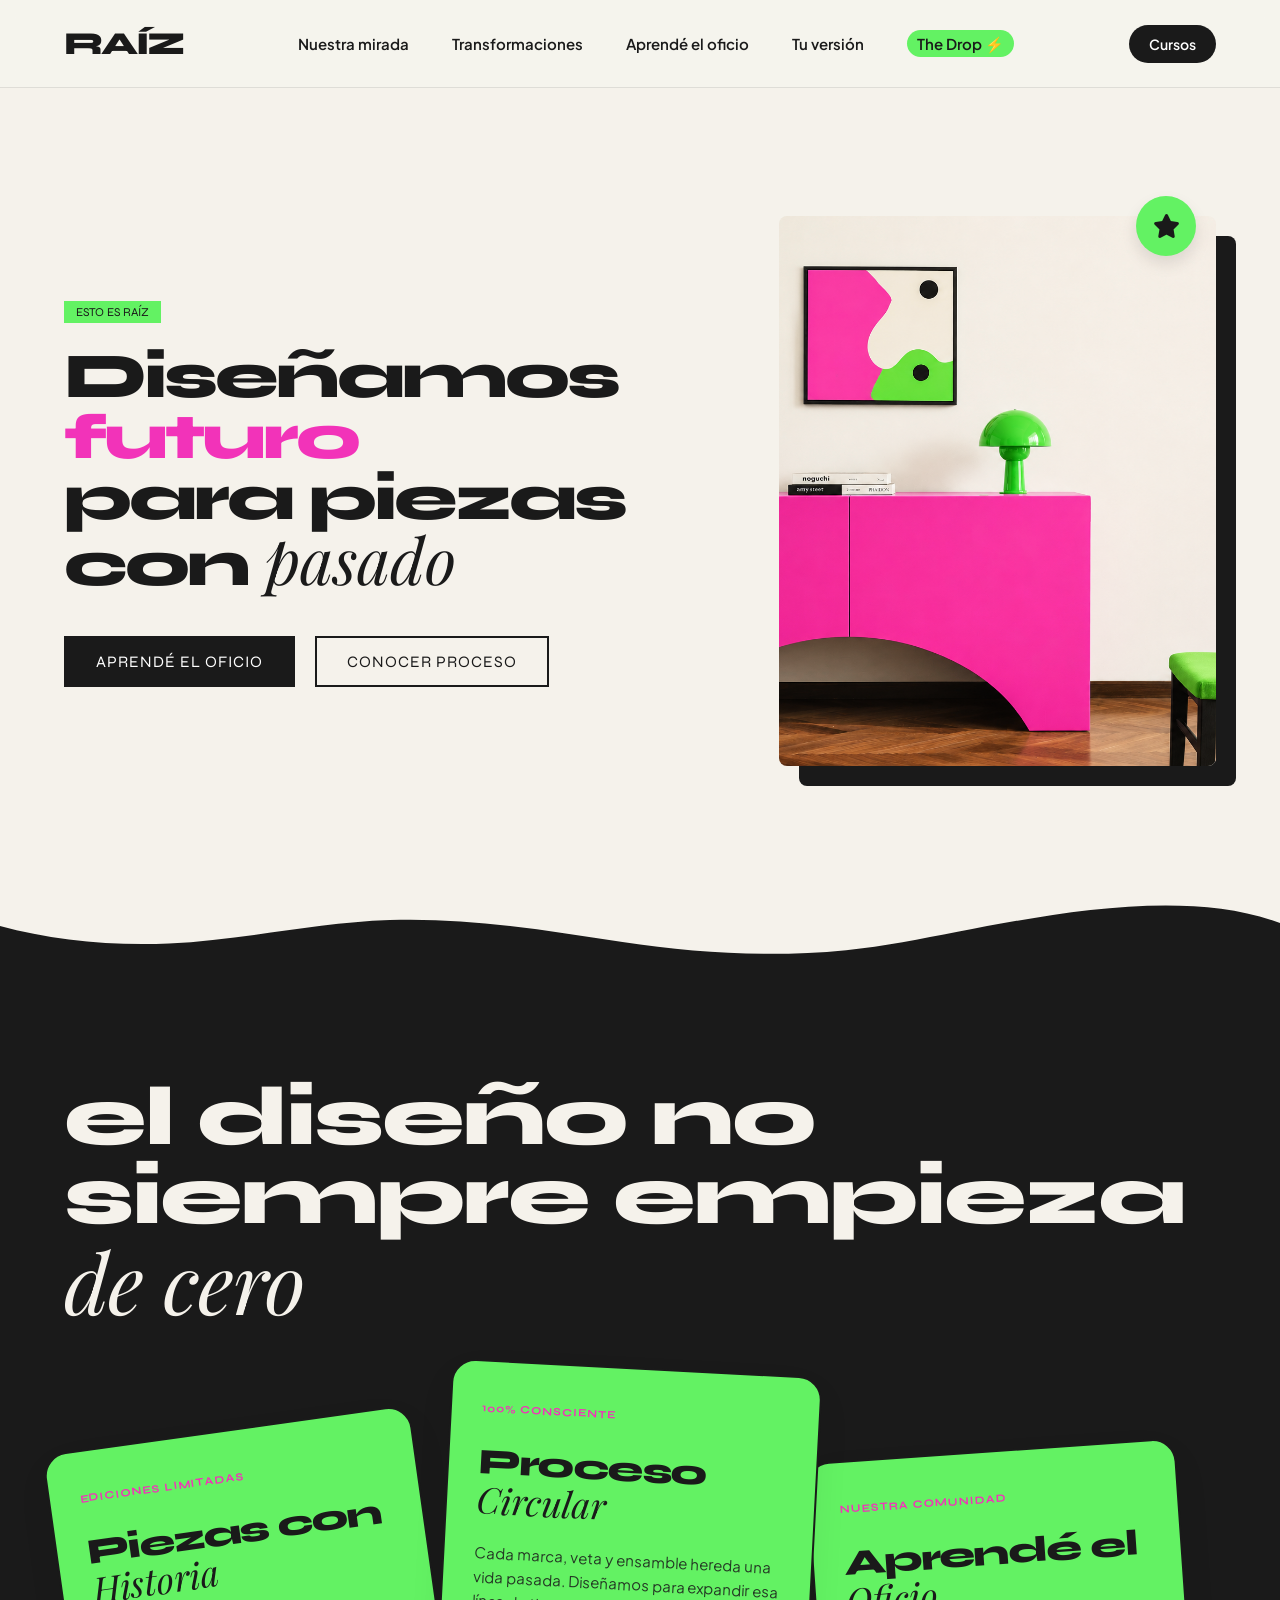
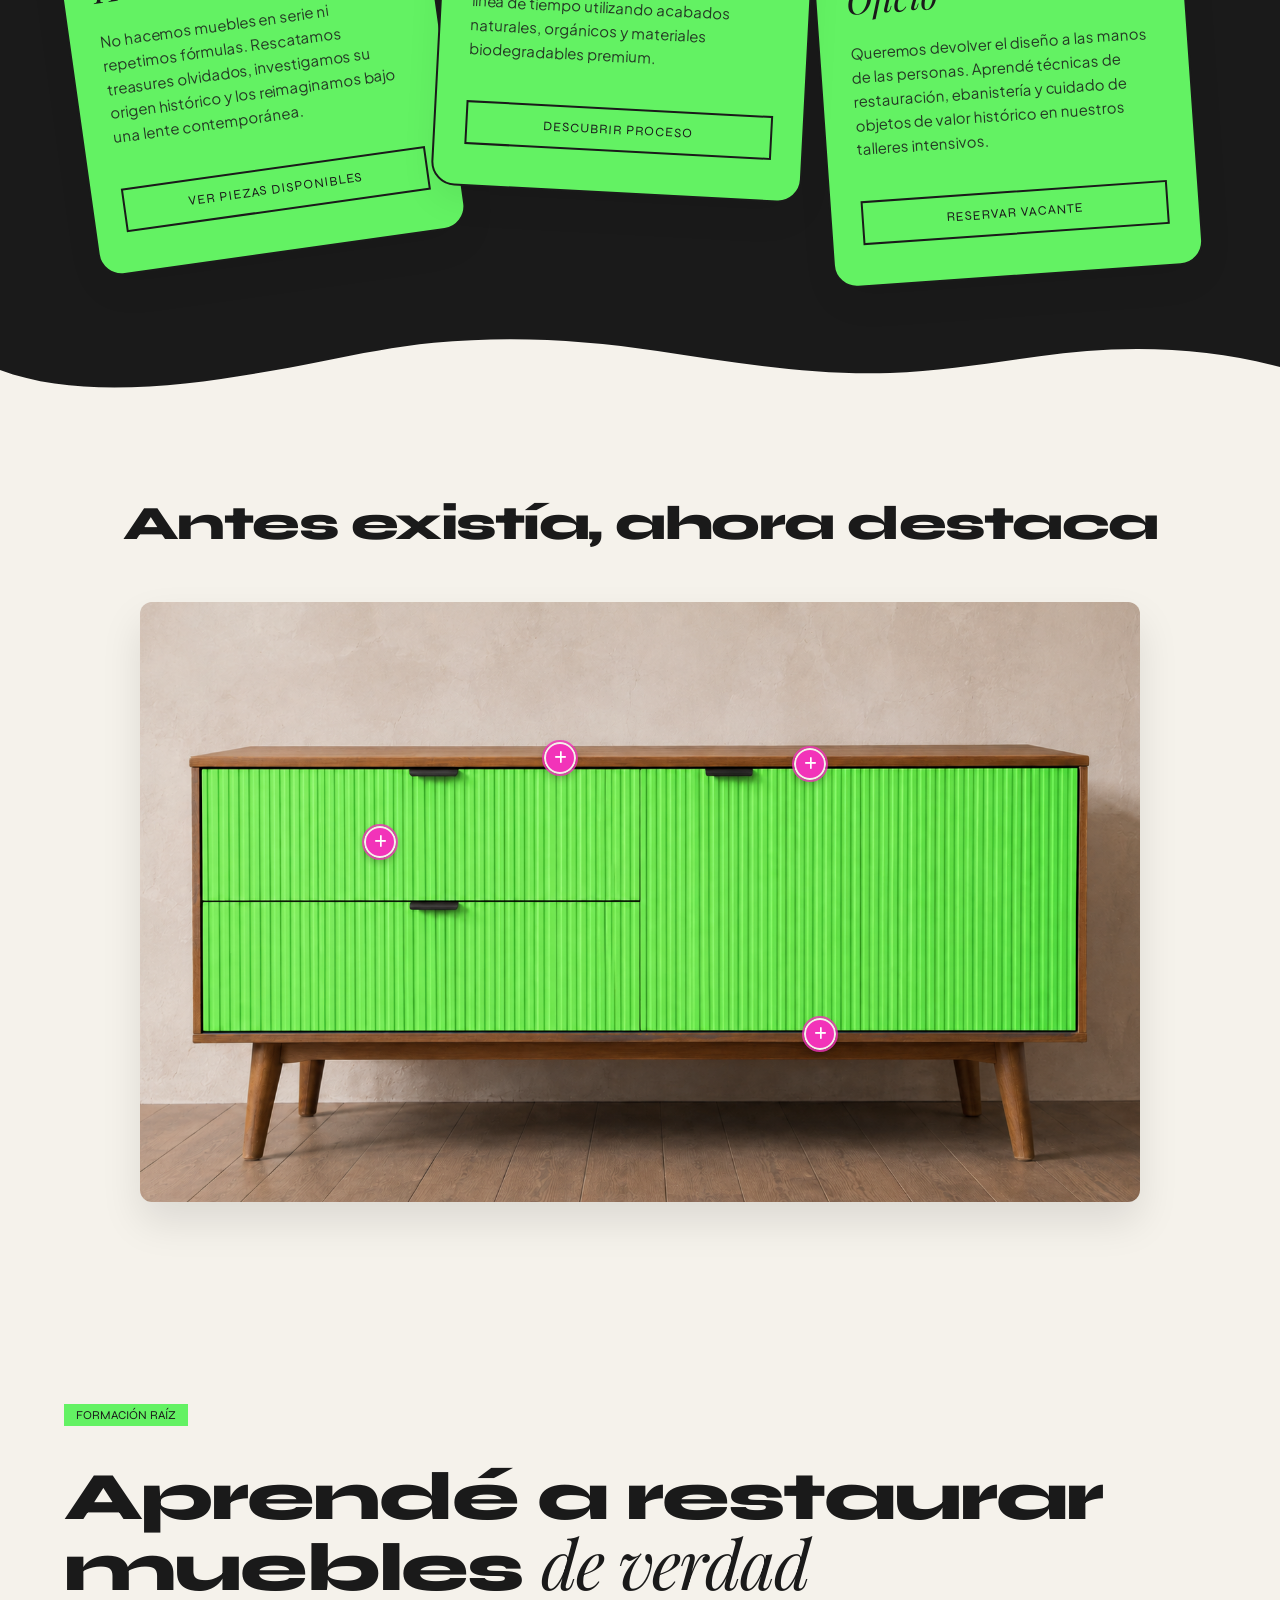
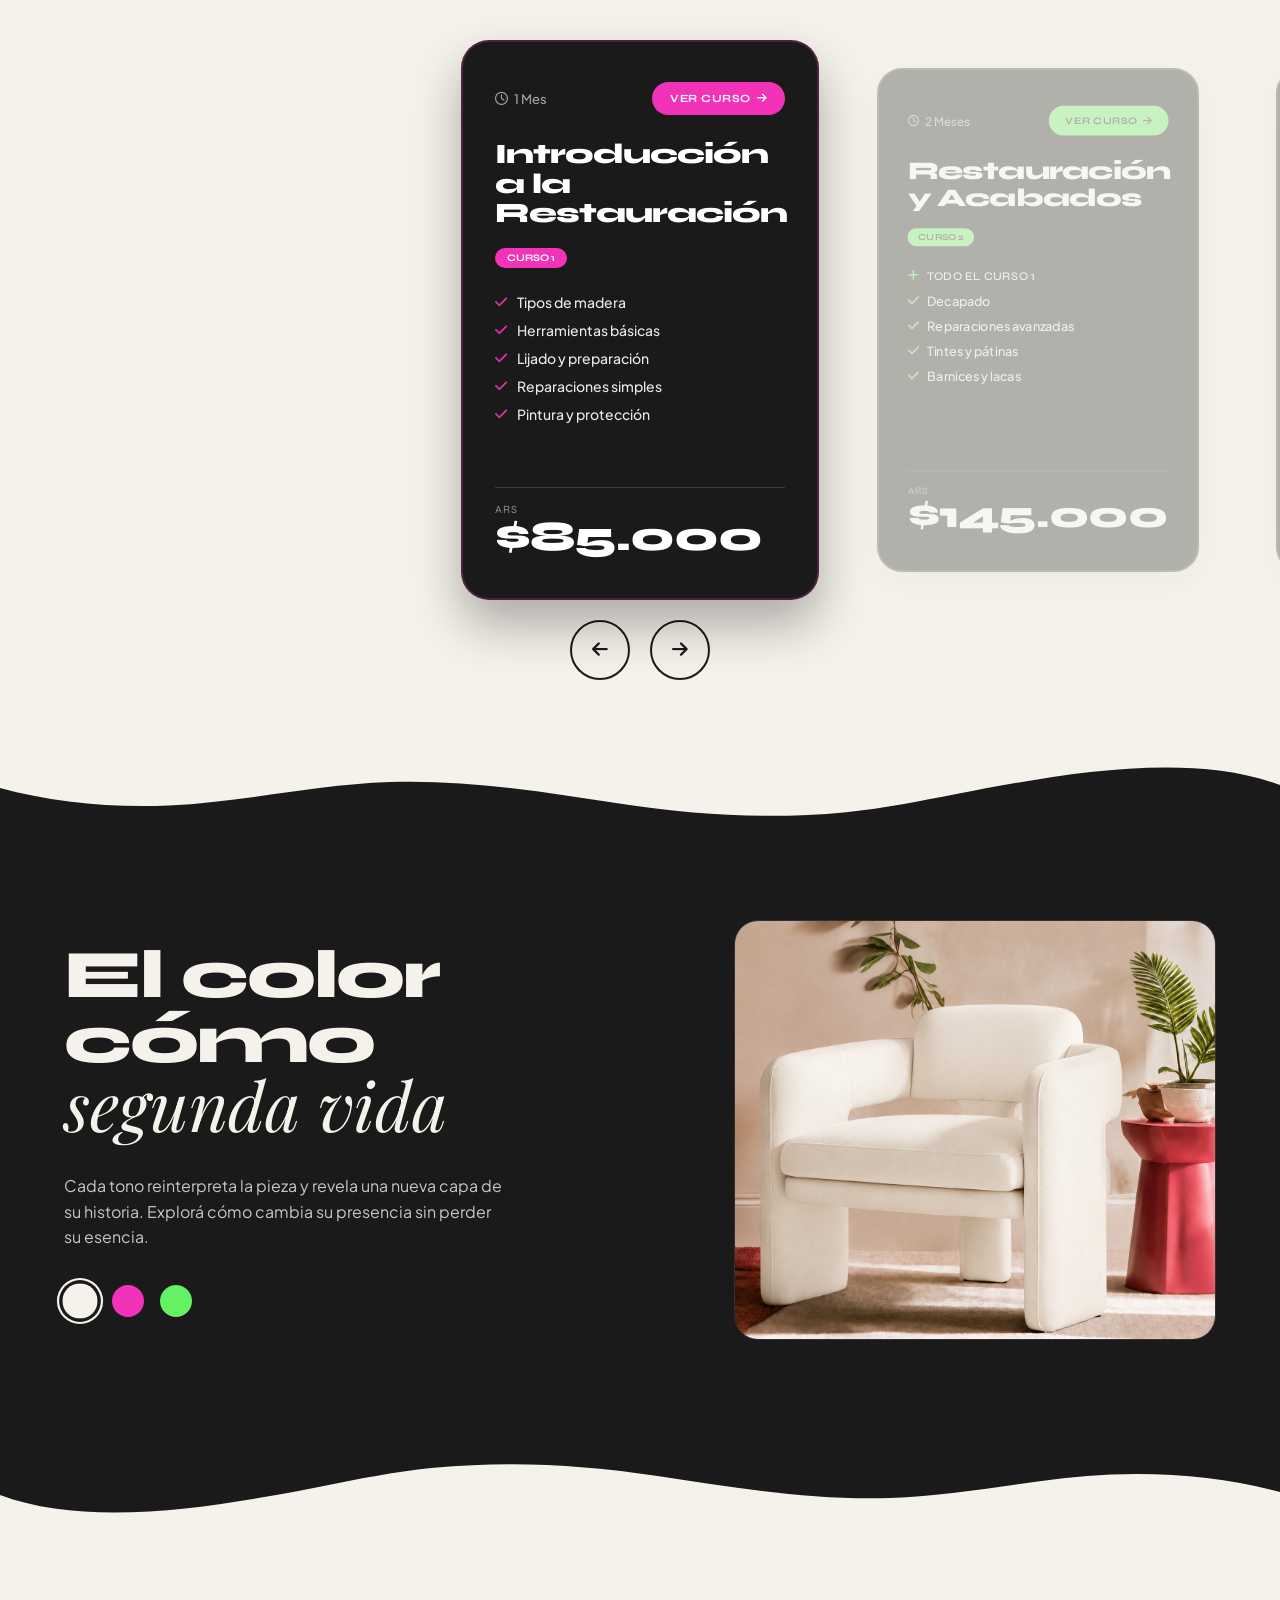
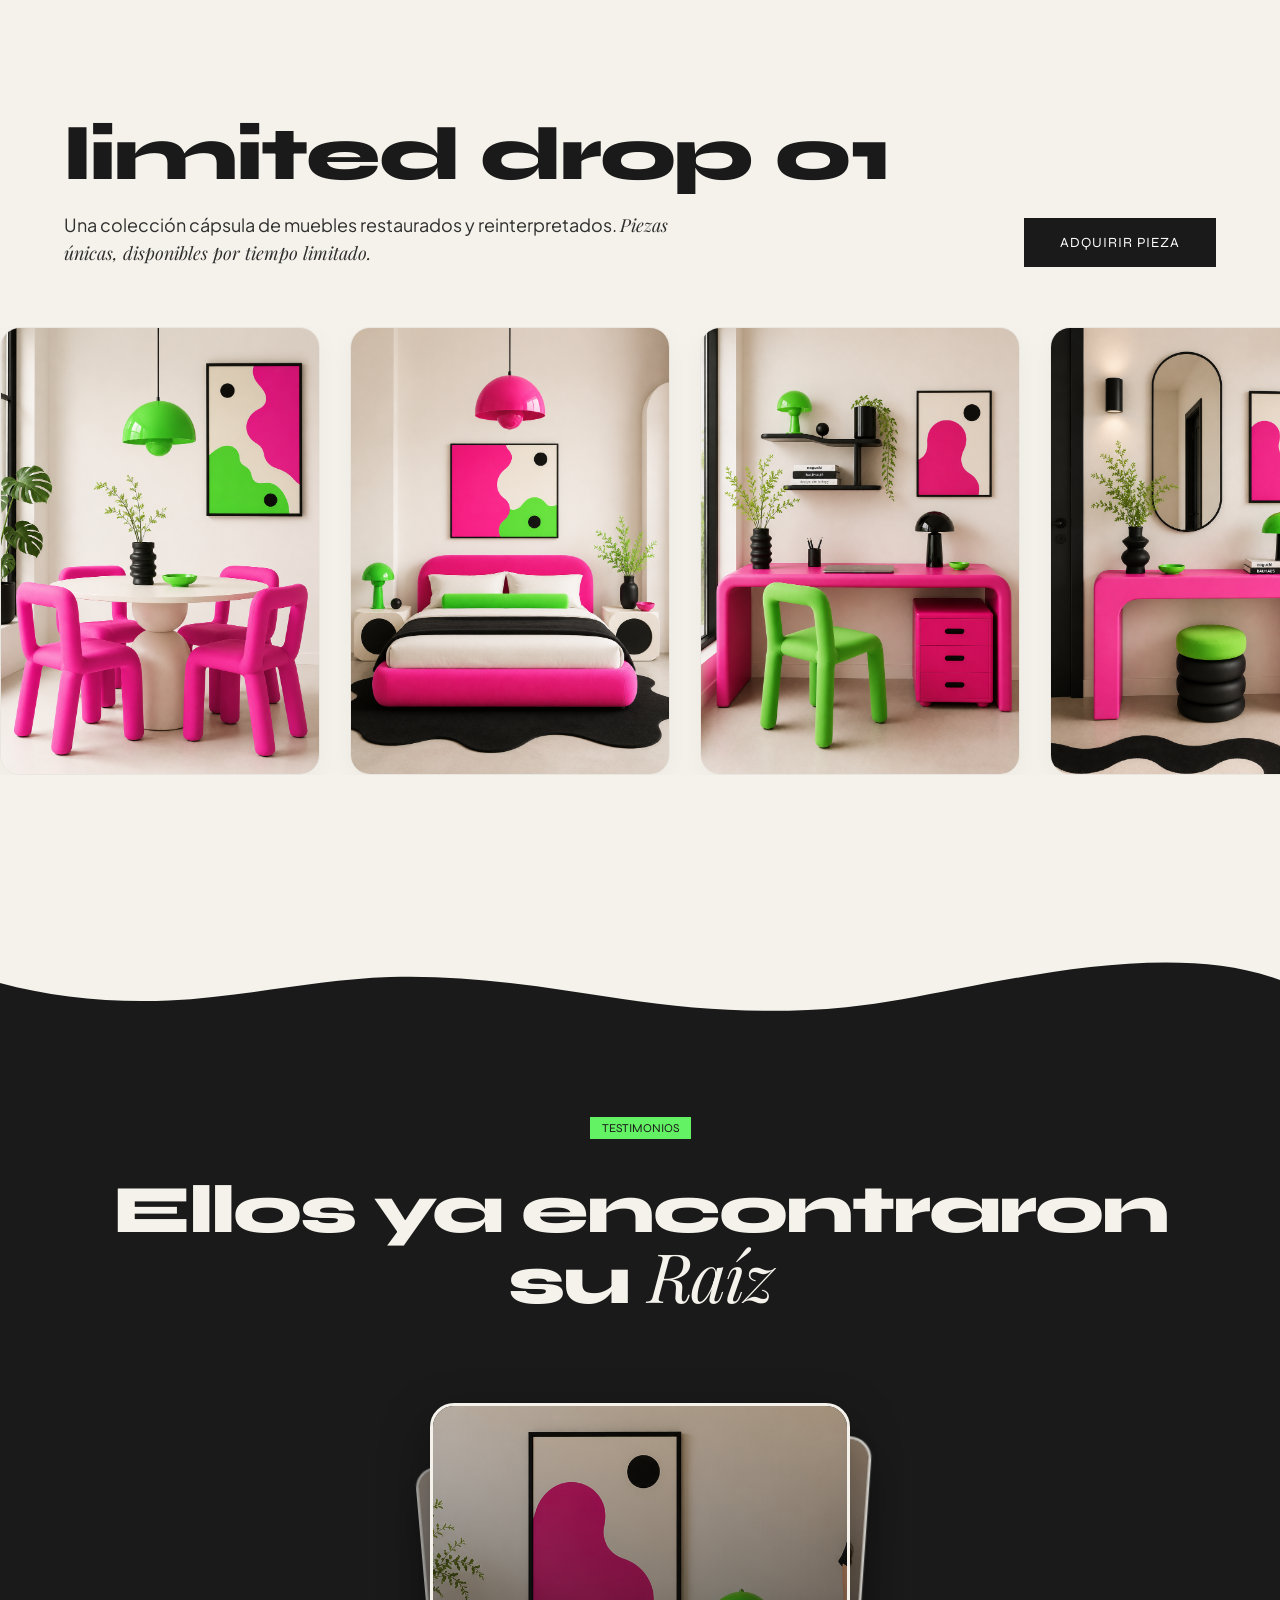
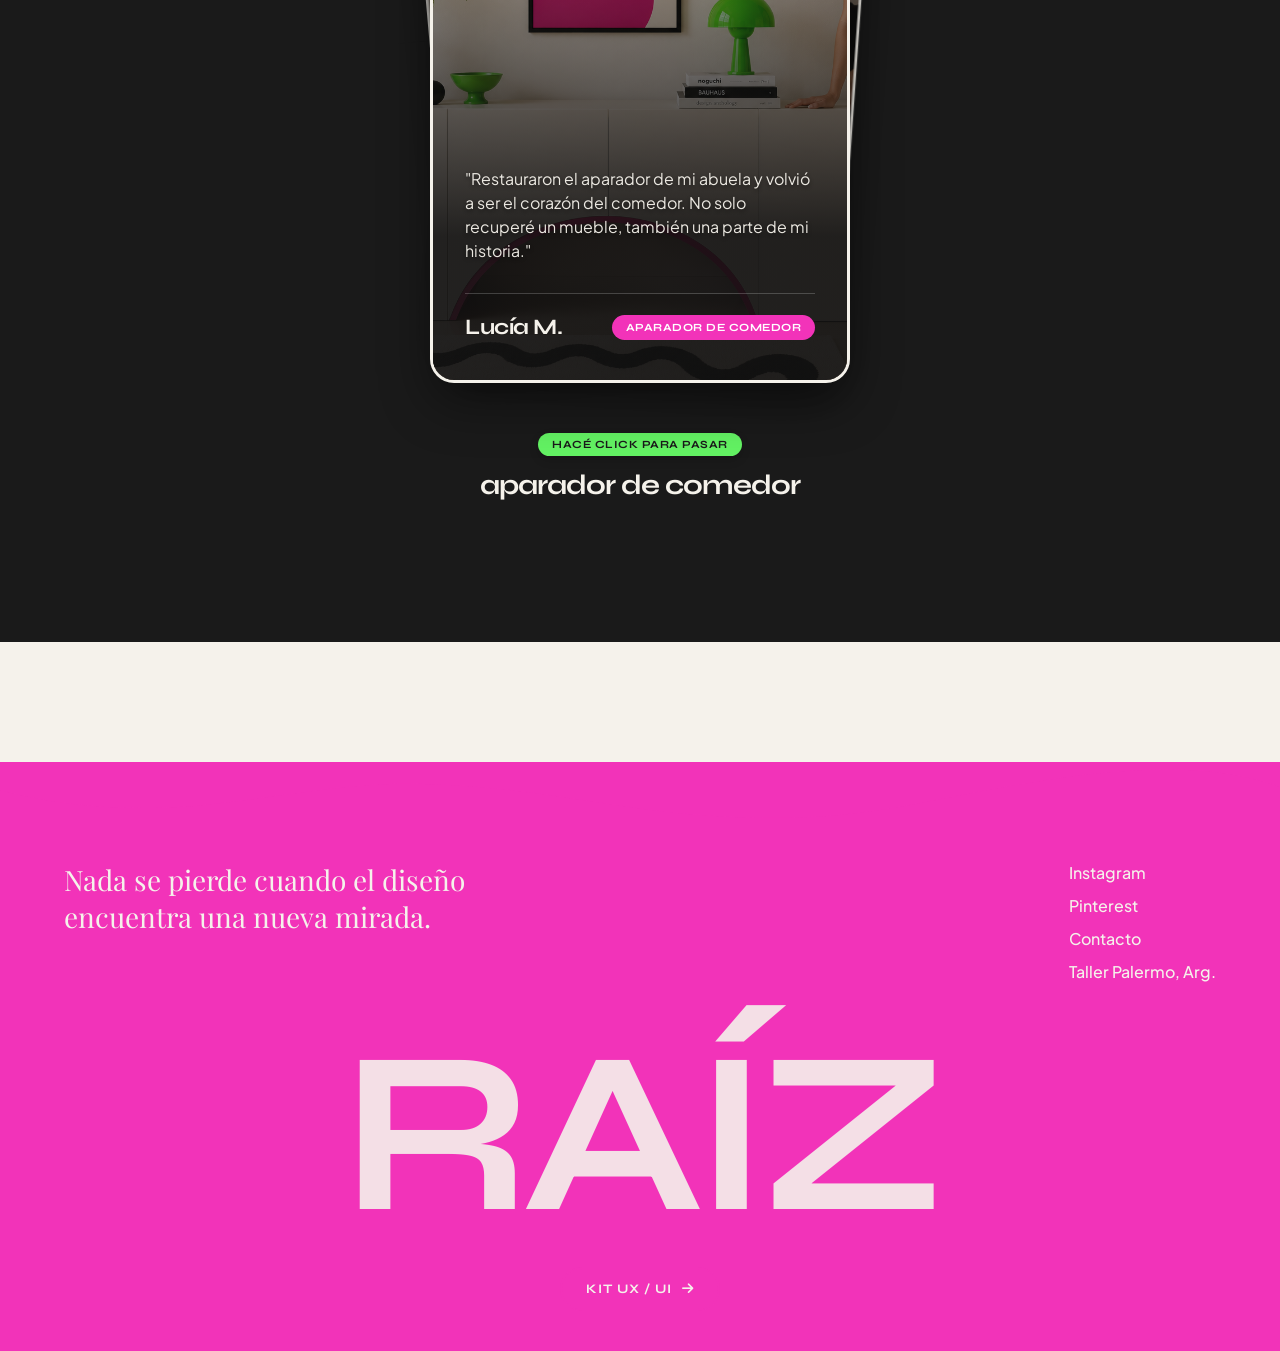
==== commit c65836cd: "intento de adaptar a mobile" ====
--- a/index.html
+++ b/index.html
@@ -14,6 +14,9 @@
 
     <header class="main-header">
         <div class="logo">RAÍZ</div>
+<button class="menu-toggle" aria-label="Abrir menú">
+        <i class="fa-solid fa-bars"></i>
+    </button>
         <nav class="nav-links">
             <a href="#Nuestra mirada">Nuestra mirada</a>
             <a href="#transformacion">Transformaciones</a>
@@ -21,7 +24,7 @@
             <a href="#Tu versión">Tu versión</a>
             <a href="#capsula" class="nav-drop-tag">The Drop ⚡</a>
         </nav>
-        <a href="#transformacion" class="cta-nav">Cotizar pieza</a>
+        <a href="#transformacion" class="cta-nav">Cursos</a>
     </header>
 
     <main>
--- a/css/style.css
+++ b/css/style.css
@@ -840,7 +840,15 @@
         max-width: 100%;
     }
 }
-
+/* Buscá esta línea cerca del final de tu archivo css/style.css */
+@media (max-width: 968px) {
+    .hero-actions {
+        display: none; /* <--- Agregá esto para ocultar los botones del Hero */
+    }
+    .hero-container { grid-template-columns: 1fr; gap: 40px; }
+    .hero-img { height: 350px; }
+    /* ... el resto de tus estilos mobile existentes ... */
+}
 
 /* ==========================================================================
    NUEVA SECCIÓN: DROP MARQUEE INFINITO
@@ -1854,4 +1862,108 @@
     .program-accordion-container details div {
         padding: 0 20px 20px 45px !important;
     }
+}
+/* --- MENÚ HAMBURGUESA LOGIC --- */
+
+/* Esconder el botón en pantallas grandes (Desktop) */
+.menu-toggle {
+    display: none;
+    background: none;
+    border: none;
+    font-size: 24px;
+    color: var(--color-oscuro-editorial);
+    cursor: pointer;
+    z-index: 110; /* Por encima del nav */
+}
+
+/* Estilos Mobile mediante tu Media Query existente o una nueva */
+@media (max-width: 968px) {
+    .menu-toggle {
+        display: block; /* Mostrar el botón en mobile */
+    }
+
+    /* Convertir el nav en un menú desplegable de pantalla completa o cortina */
+    .nav-links {
+        position: fixed;
+        top: 0;
+        right: -100%; /* Escondido por defecto a la derecha */
+        width: 80%;
+        height: 100vh;
+        background-color: var(--color-neutro-fondo);
+        display: flex;
+        flex-direction: column;
+        align-items: center;
+        justify-content: center;
+        gap: 30px;
+        box-shadow: -10px 0 30px rgba(0, 0, 0, 0.1);
+        transition: right 0.4s cubic-bezier(0.16, 1, 0.3, 1);
+        z-index: 105;
+    }
+
+    /* Cuando el menú tenga la clase .active, se desliza hacia adentro */
+    .nav-links.active {
+        right: 0;
+    }
+
+    .nav-links a {
+        margin: 0;
+        font-size: 20px; /* Tipografía más grande y cómoda para tocar con el dedo */
+    }
+    
+    /* Opcional: Si querés que el botón "Cotizar pieza" también se guarde en mobile o se acomode */
+    .cta-nav {
+        display: none; /* Podés ocultarlo o meterlo dentro del nav si querés */
+    }
+}
+/* --- SLIDER DE TARJETAS EN MOBILE --- */
+
+/* Ocultar las flechas por defecto en Desktop */
+.slider-arrows {
+    display: none;
+}
+
+@media (max-width: 968px) {
+    /* Convertimos el contenedor de las 3 tarjetas en una fila horizontal con scroll */
+    .story-grid {
+        display: flex !important; /* Fuerza a que pase de grid a fila */
+        flex-direction: row;
+        gap: 20px;
+        overflow-x: auto;
+        scroll-behavior: smooth;
+        scrollbar-width: none; /* Oculta barra en Firefox */
+        padding: 10px 20px;
+        margin: 0 -20px; /* Para que el scroll llegue al borde de la pantalla */
+    }
+    
+    .story-grid::-webkit-scrollbar {
+        display: none; /* Oculta barra en Chrome/Safari */
+    }
+
+    /* Le damos un ancho fijo a cada tarjeta para que entren de a una en el celular */
+    .story-card {
+        width: 280px; 
+        flex-shrink: 0;
+    }
+
+    /* Estilos para las flechas que tocaremos con JS */
+    .slider-arrows {
+        display: flex;
+        justify-content: center;
+        gap: 20px;
+        margin-top: 20px;
+    }
+
+    .arrow-btn {
+        background-color: var(--color-oscuro-editorial);
+        color: var(--color-neutro-fondo);
+        border: none;
+        width: 45px;
+        height: 45px;
+        border-radius: 50%;
+        font-size: 18px;
+        cursor: pointer;
+        display: flex;
+        align-items: center;
+        justify-content: center;
+    }
 }
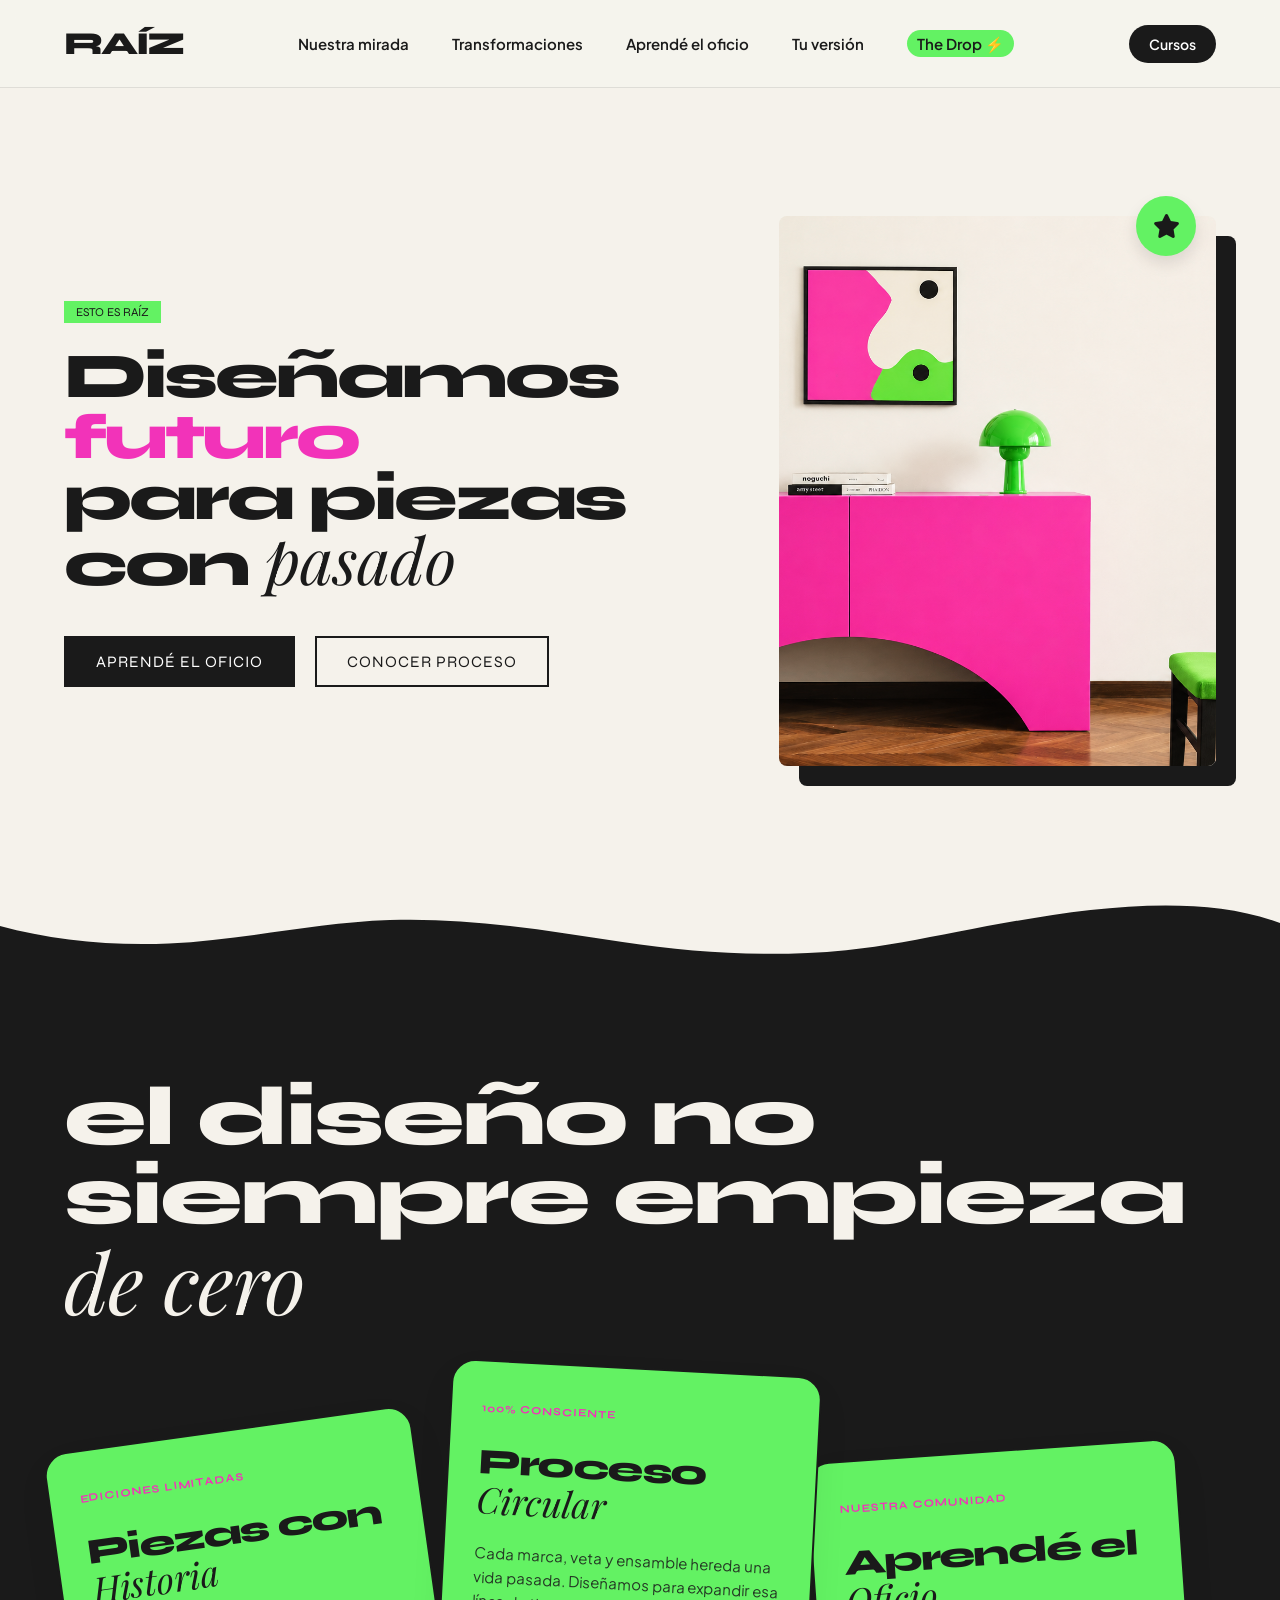
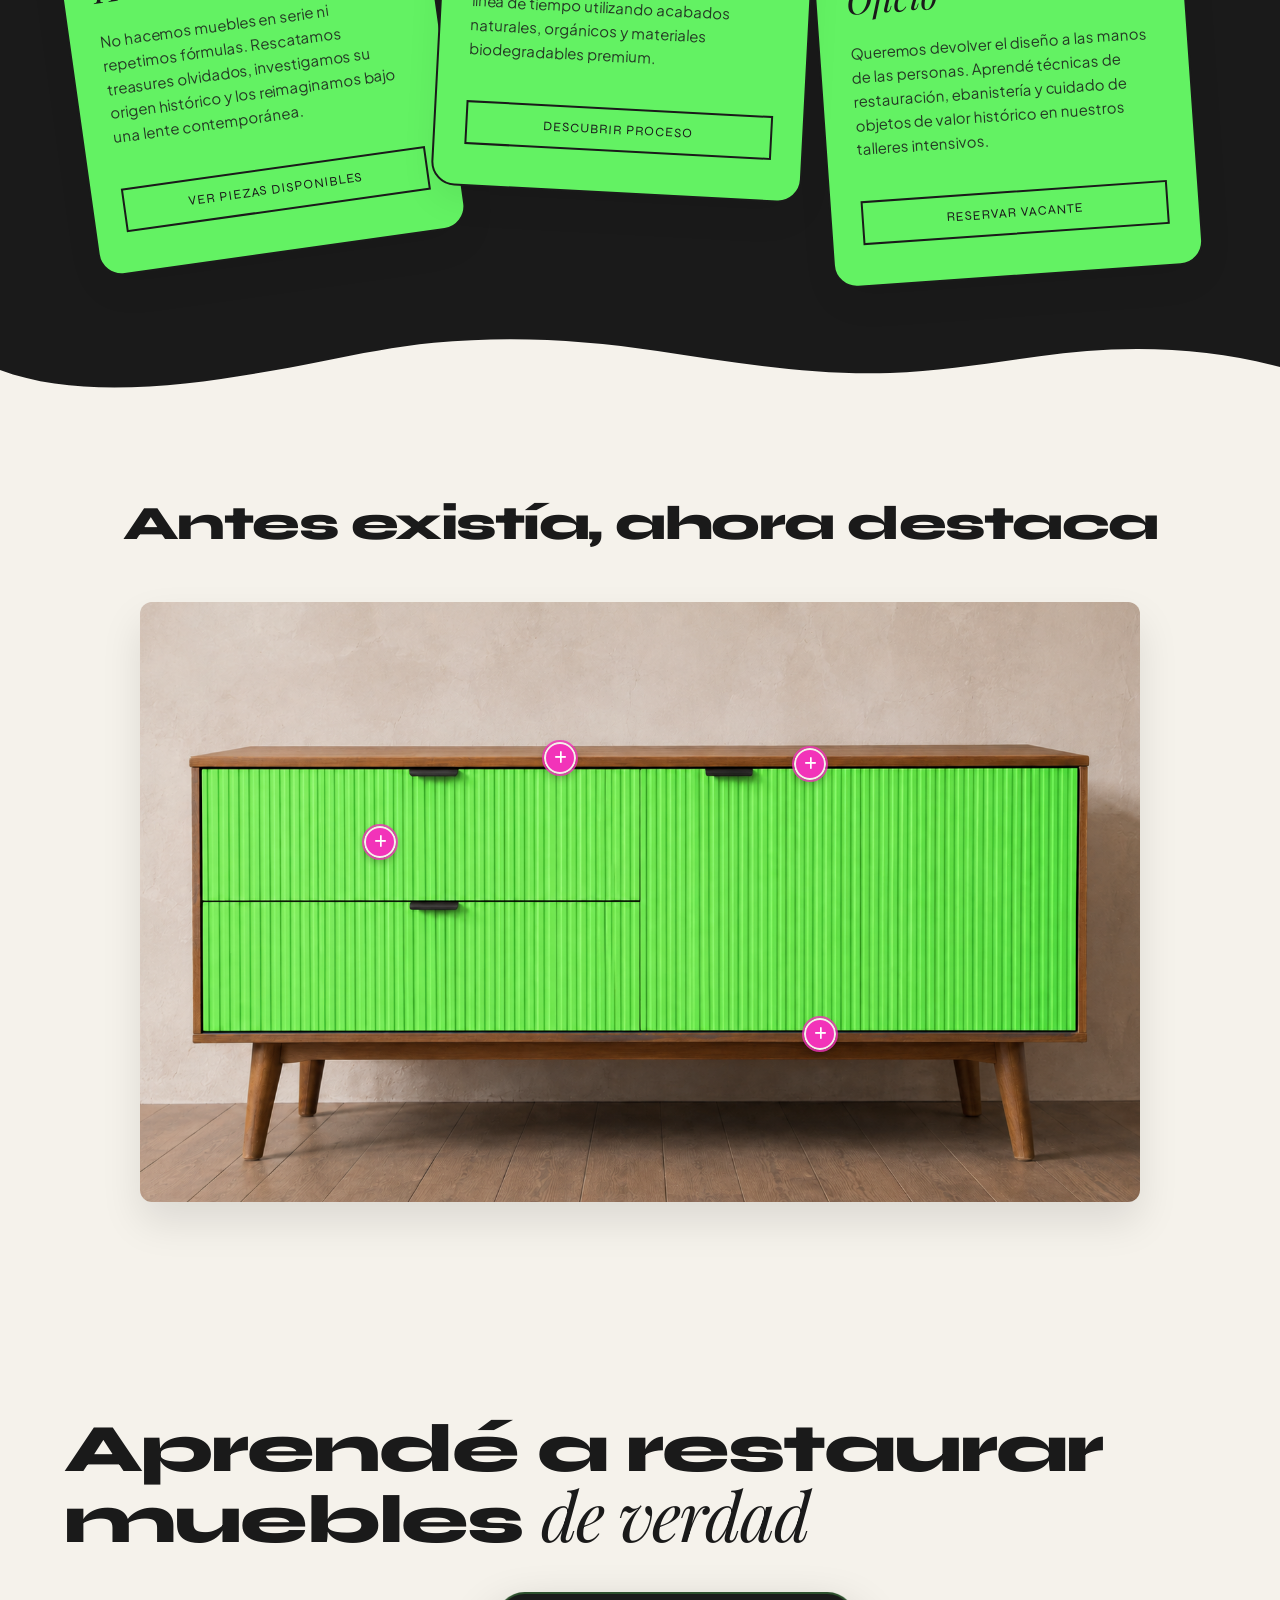
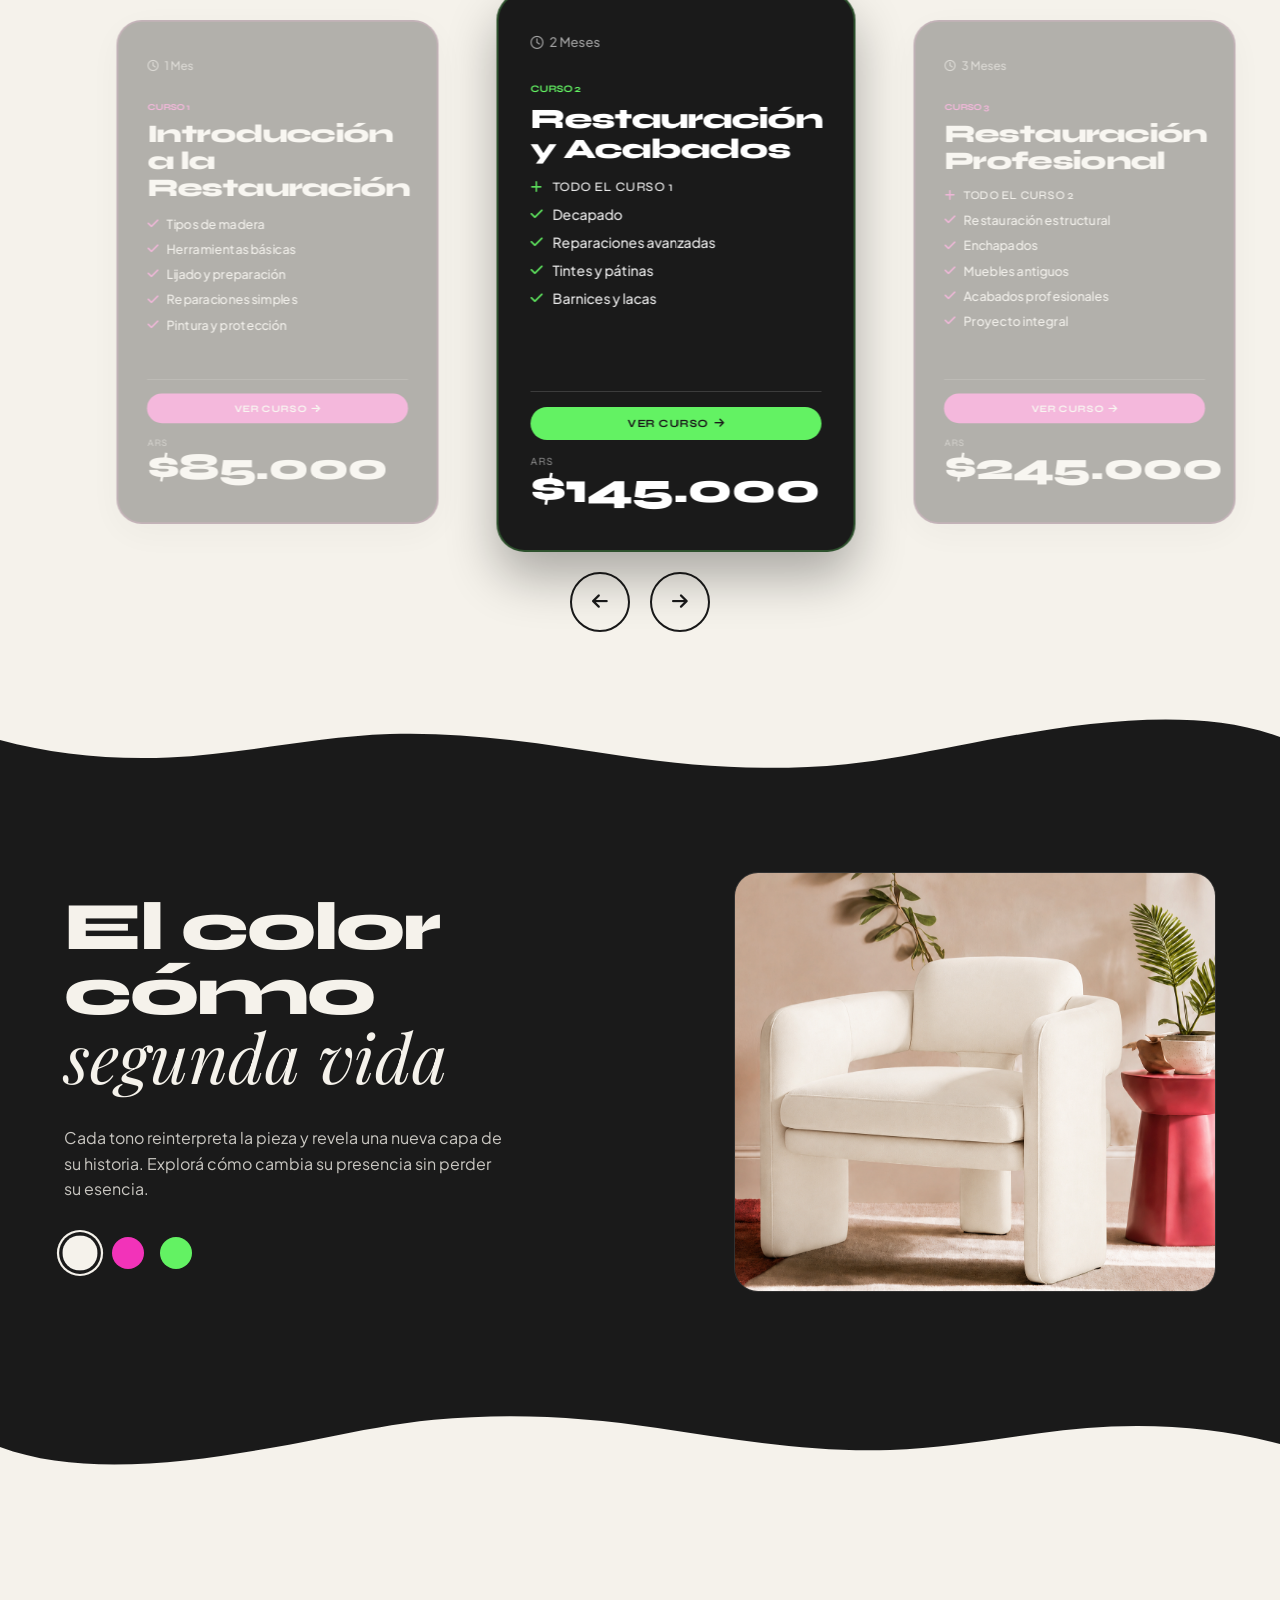
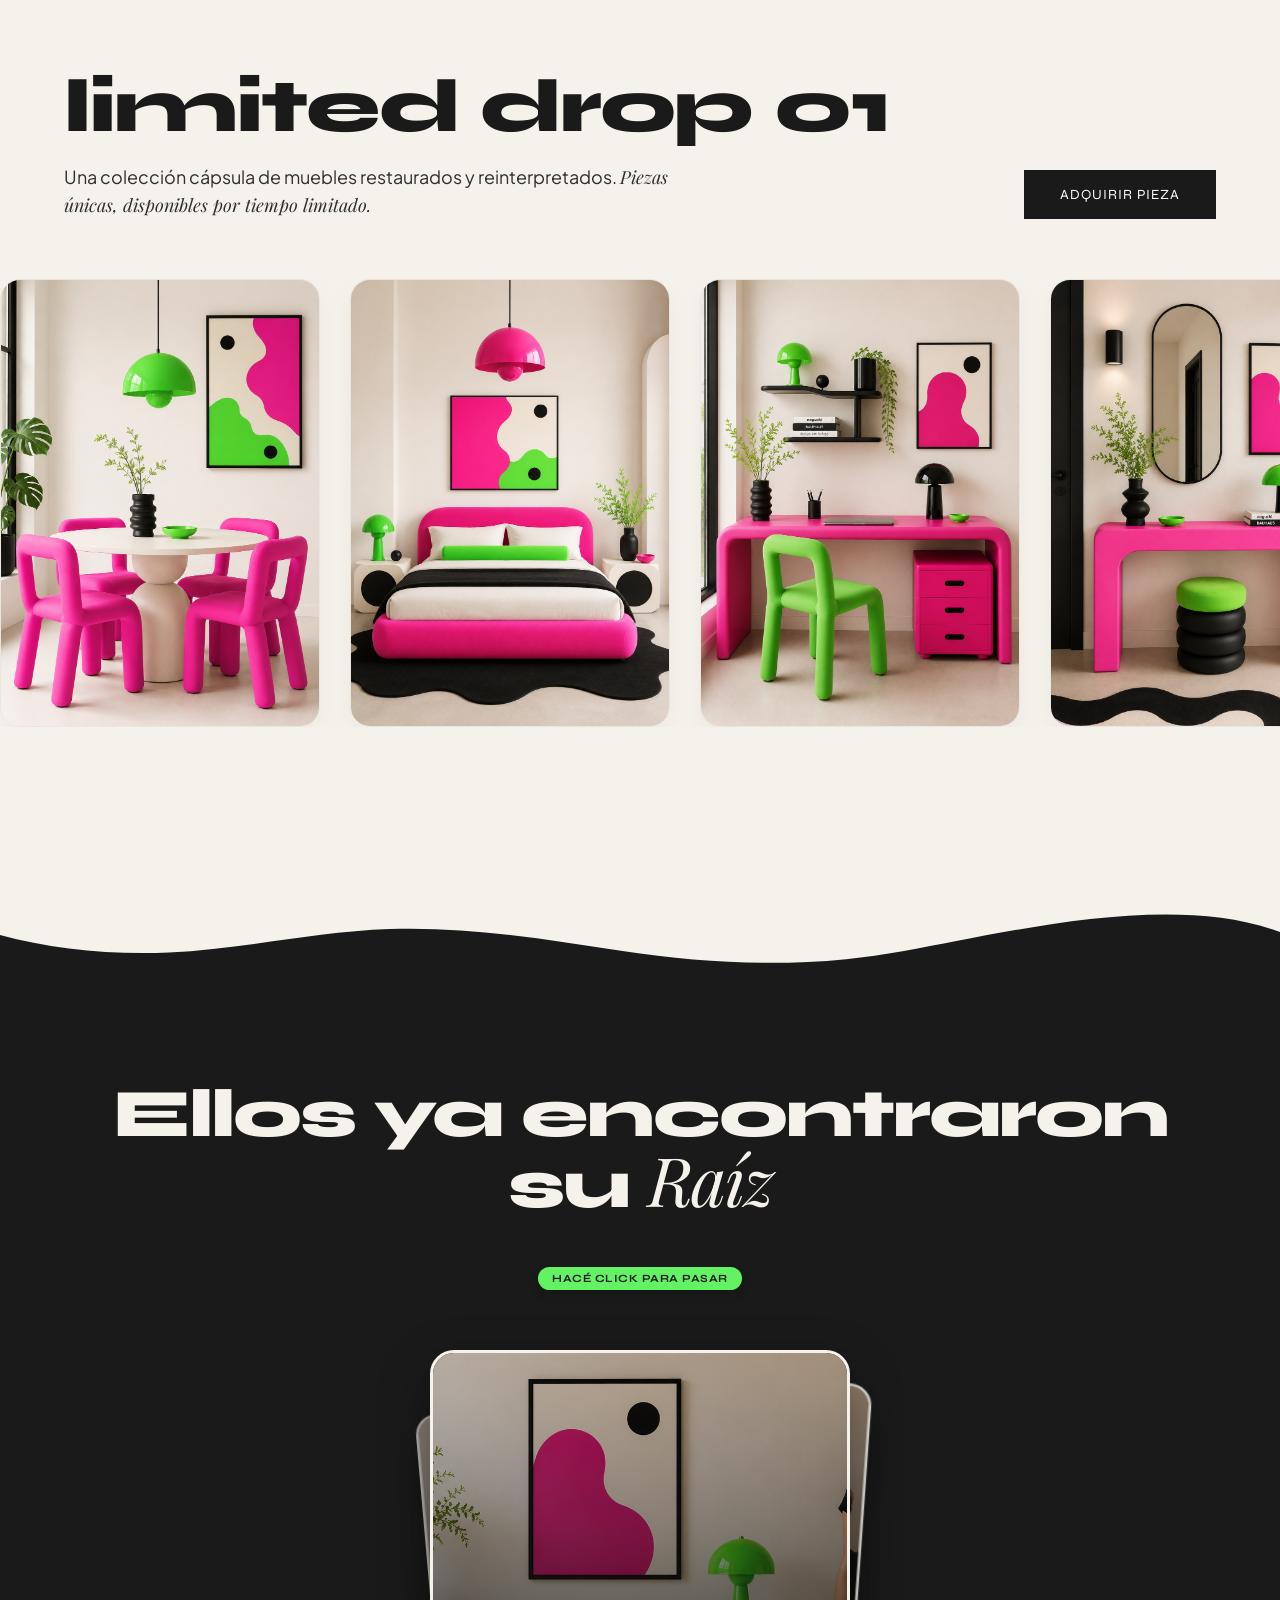
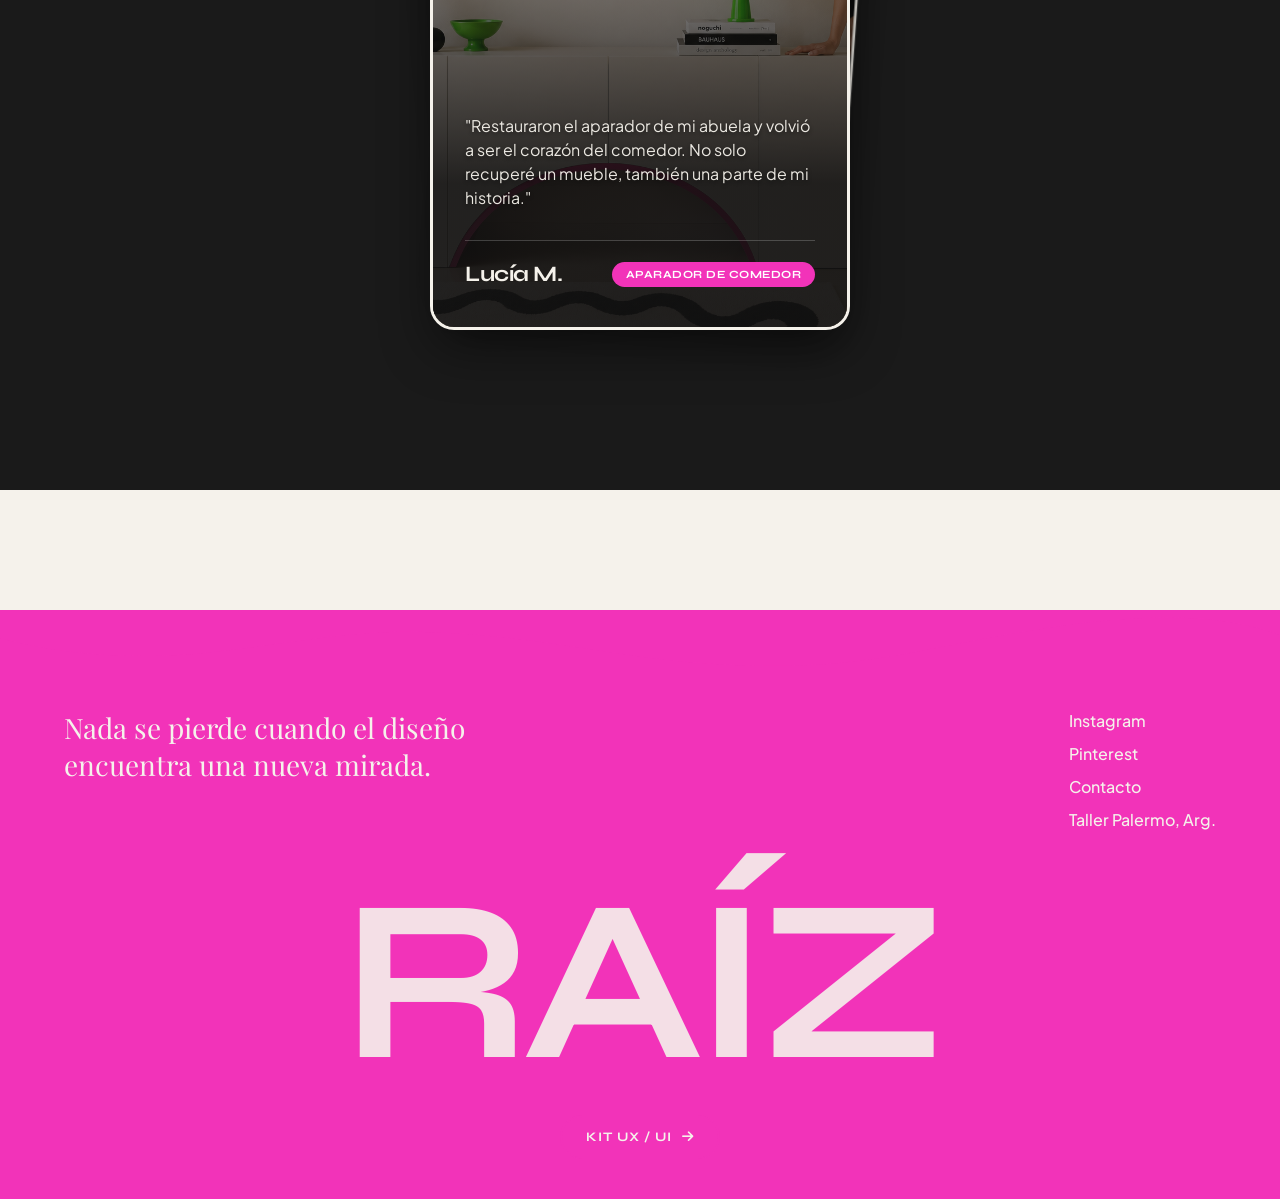
==== commit 0d76f052: "intentos fallidos :(" ====
--- a/index.html
+++ b/index.html
@@ -24,7 +24,7 @@
             <a href="#Tu versión">Tu versión</a>
             <a href="#capsula" class="nav-drop-tag">The Drop ⚡</a>
         </nav>
-        <a href="#transformacion" class="cta-nav">Cursos</a>
+        <a href="#Aprendé el oficio" class="cta-nav">Cursos</a>
     </header>
 
     <main>
@@ -73,7 +73,7 @@
                     <!-- El gran elemento fluido de fondo azul de tu sistema -->
                     <div class="truus-organic-blob"></div>
                     
-                    <div class="story-cards-free-flow">
+                    <div class="story-cards-free-flow" id="storyCardsTrack">
                         <!-- Card 01 -->
                         <div class="story-card truus-card-1">
                             <div class="card-header-meta">
@@ -112,6 +112,14 @@
                             </p>
                             <a href="#Aprendé el oficio" class="btn-outline">Reservar vacante</a>
                         </div>
+                    </div>
+</div> <div class="slider-arrows">
+                        <button class="arrow-btn prev-arrow" aria-label="Anterior">
+                            <i class="fa-solid fa-arrow-left"></i>
+                        </button>
+                        <button class="arrow-btn next-arrow" aria-label="Siguiente">
+                            <i class="fa-solid fa-arrow-right"></i>
+                        </button>
                     </div>
                 </div>
             </div>
@@ -173,7 +181,7 @@
         <section id="Aprendé el oficio" class="courses-slider-section">
             <div class="courses-editorial-header">
                 <div class="courses-header-left">
-                    <span class="mini-tag">Formación Raíz</span>
+                    
                     <h2 class="courses-main-title">Aprendé a restaurar <br>muebles <span class="serif-italic-courses">de verdad</span></h2>
                 </div>
             </div>
@@ -184,16 +192,15 @@
                     <div class="courses-track" id="coursesTrack">
                         
                         <!-- CURSO 1 -->
-                        <div class="course-card-wrapper active">
+<div class="course-card-wrapper">
                             <div class="course-card border-magenta">
                                 <div class="card-course-meta">
                                     <span class="course-duration"><i class="fa-regular fa-clock"></i> 1 Mes</span>
-                                    <a href="curso-detalle.html" class="btn-course-top btn-bg-magenta">Ver Curso <i class="fa-solid fa-arrow-right"></i></a>
-                                </div>
+                                    </div>
                                 
                                 <div class="card-course-main">
+                                    <span class="course-badge-inline" style="background: transparent; padding: 0; margin-bottom: 10px; color: var(--color-magenta);">Curso 1</span>
                                     <h3 class="course-card-title">Introducción a la Restauración</h3>
-                                    <span class="course-badge-inline badge-magenta">Curso 1</span>
                                     
                                     <ul class="course-includes-list">
                                         <li><i class="fa-solid fa-check text-magenta"></i> Tipos de madera</li>
@@ -204,7 +211,8 @@
                                     </ul>
                                 </div>
 
-                                <div class="card-course-footer">
+                                <div class="card-course-footer" style="flex-direction: column; align-items: flex-start; gap: 15px;">
+                                    <a href="curso-detalle.html" class="btn-course-top btn-bg-magenta" style="width: 100%; justify-content: center;">Ver Curso <i class="fa-solid fa-arrow-right"></i></a>
                                     <div class="course-price-box">
                                         <span class="price-currency">ARS</span>
                                         <span class="price-value">$85.000</span>
@@ -214,16 +222,15 @@
                         </div>
 
                         <!-- CURSO 2 -->
-                        <div class="course-card-wrapper">
+<div class="course-card-wrapper active">
                             <div class="course-card bg-dark-card border-lima">
                                 <div class="card-course-meta">
                                     <span class="course-duration"><i class="fa-regular fa-clock"></i> 2 Meses</span>
-                                    <a href="#" class="btn-course-top btn-bg-lima">Ver curso <i class="fa-solid fa-arrow-right"></i></a>
-                                </div>
+                                    </div>
                                 
                                 <div class="card-course-main">
+                                    <span class="course-badge-inline" style="background: transparent; padding: 0; margin-bottom: 10px; color: var(--color-lima-suave);">Curso 2</span>
                                     <h3 class="course-card-title">Restauración y Acabados</h3>
-                                    <span class="course-badge-inline badge-lima">Curso 2</span>
                                     
                                     <ul class="course-includes-list">
                                         <li class="include-highlight"><i class="fa-solid fa-plus text-lima"></i> Todo el Curso 1</li>
@@ -234,7 +241,8 @@
                                     </ul>
                                 </div>
 
-                                <div class="card-course-footer">
+                                <div class="card-course-footer" style="flex-direction: column; align-items: flex-start; gap: 15px;">
+                                    <a href="#" class="btn-course-top btn-bg-lima" style="width: 100%; justify-content: center;">Ver curso <i class="fa-solid fa-arrow-right"></i></a>
                                     <div class="course-price-box">
                                         <span class="price-currency">ARS</span>
                                         <span class="price-value">$145.000</span>
@@ -248,12 +256,11 @@
                             <div class="course-card border-magenta">
                                 <div class="card-course-meta">
                                     <span class="course-duration"><i class="fa-regular fa-clock"></i> 3 Meses</span>
-                                    <a href="curso-detalle.html" class="btn-course-top btn-bg-magenta">Ver Curso <i class="fa-solid fa-arrow-right"></i></a>
-                                </div>
+                                    </div>
                                 
                                 <div class="card-course-main">
+                                    <span class="course-badge-inline" style="background: transparent; padding: 0; margin-bottom: 10px; color: var(--color-magenta);">Curso 3</span>
                                     <h3 class="course-card-title">Restauración Profesional</h3>
-                                    <span class="course-badge-inline badge-magenta">Curso 3</span>
                                     
                                     <ul class="course-includes-list">
                                         <li class="include-highlight"><i class="fa-solid fa-plus text-magenta"></i> Todo el Curso 2</li>
@@ -265,7 +272,8 @@
                                     </ul>
                                 </div>
 
-                                <div class="card-course-footer">
+                                <div class="card-course-footer" style="flex-direction: column; align-items: flex-start; gap: 15px;">
+                                    <a href="curso-detalle.html" class="btn-course-top btn-bg-magenta" style="width: 100%; justify-content: center;">Ver Curso <i class="fa-solid fa-arrow-right"></i></a>
                                     <div class="course-price-box">
                                         <span class="price-currency">ARS</span>
                                         <span class="price-value">$245.000</span>
@@ -391,10 +399,12 @@
             </div>
 
             <div class="clients-editorial-container">
-                <span class="mini-tag">Testimonios</span>
+                
                 <h2 class="clients-main-title">Ellos ya encontraron <br>su <span class="serif-italic-clients">Raíz</span></h2>
             </div>
-
+<div class="deck-indicator-action" style="margin-top: 0; margin-bottom: 20px;">
+                <span class="action-pill-hint">hacé click para pasar</span>
+            </div>
             <!-- Escenario del Mazo de Cartas Stackeado -->
             <div class="deck-wrapper">
                 <div class="cards-stack" id="clientsStack">
@@ -456,12 +466,6 @@
                     </div>
 
                 </div>
-            </div>
-
-            <!-- Indicador inferior dinámico interactivo estilo Truus -->
-            <div class="deck-indicator-action">
-                <span class="action-pill-hint">hacé click para pasar</span>
-                <h4 class="current-project-title" id="deckProjectTitle">Aparador de comedor</h4>
             </div>
         </section>
 </main>
--- a/css/style.css
+++ b/css/style.css
@@ -1966,4 +1966,65 @@
         align-items: center;
         justify-content: center;
     }
+}
+/* --- SLIDER STORY CARDS MOBILE --- */
+
+/* Ocultar las flechas por defecto en Desktop */
+.story-slider-controls {
+    display: none;
+}
+
+@media (max-width: 768px) {
+    /* Transformamos el contenedor vertical en una fila de scroll horizontal */
+    .story-cards-free-flow {
+        display: flex !important;
+        flex-direction: row !important;
+        gap: 20px;
+        overflow-x: auto;
+        scroll-behavior: smooth;
+        scrollbar-width: none; /* Oculta la barra en Firefox */
+        padding: 20px;
+        position: relative;
+        z-index: 10;
+    }
+    
+    .story-cards-free-flow::-webkit-scrollbar {
+        display: none; /* Oculta la barra en Chrome y Safari */
+    }
+
+    /* Forzamos a que cada tarjeta ocupe el ancho casi completo del celu */
+    .story-card {
+        width: 85vw; 
+        flex-shrink: 0;
+    }
+
+    /* Mostramos y damos estilo a los botones de las flechas */
+    .story-slider-controls {
+        display: flex;
+        justify-content: center;
+        gap: 20px;
+        margin-top: 20px;
+        position: relative;
+        z-index: 20;
+    }
+
+    .story-arrow-btn {
+        width: 50px;
+        height: 50px;
+        border-radius: 50%;
+        border: 2px solid var(--color-oscuro-editorial);
+        background-color: var(--color-neutro-fondo);
+        color: var(--color-oscuro-editorial);
+        font-size: 16px;
+        cursor: pointer;
+        display: flex;
+        justify-content: center;
+        align-items: center;
+        transition: all 0.3s ease;
+    }
+
+    .story-arrow-btn:active {
+        background-color: var(--color-oscuro-editorial);
+        color: var(--color-neutro-fondo);
+    }
 }
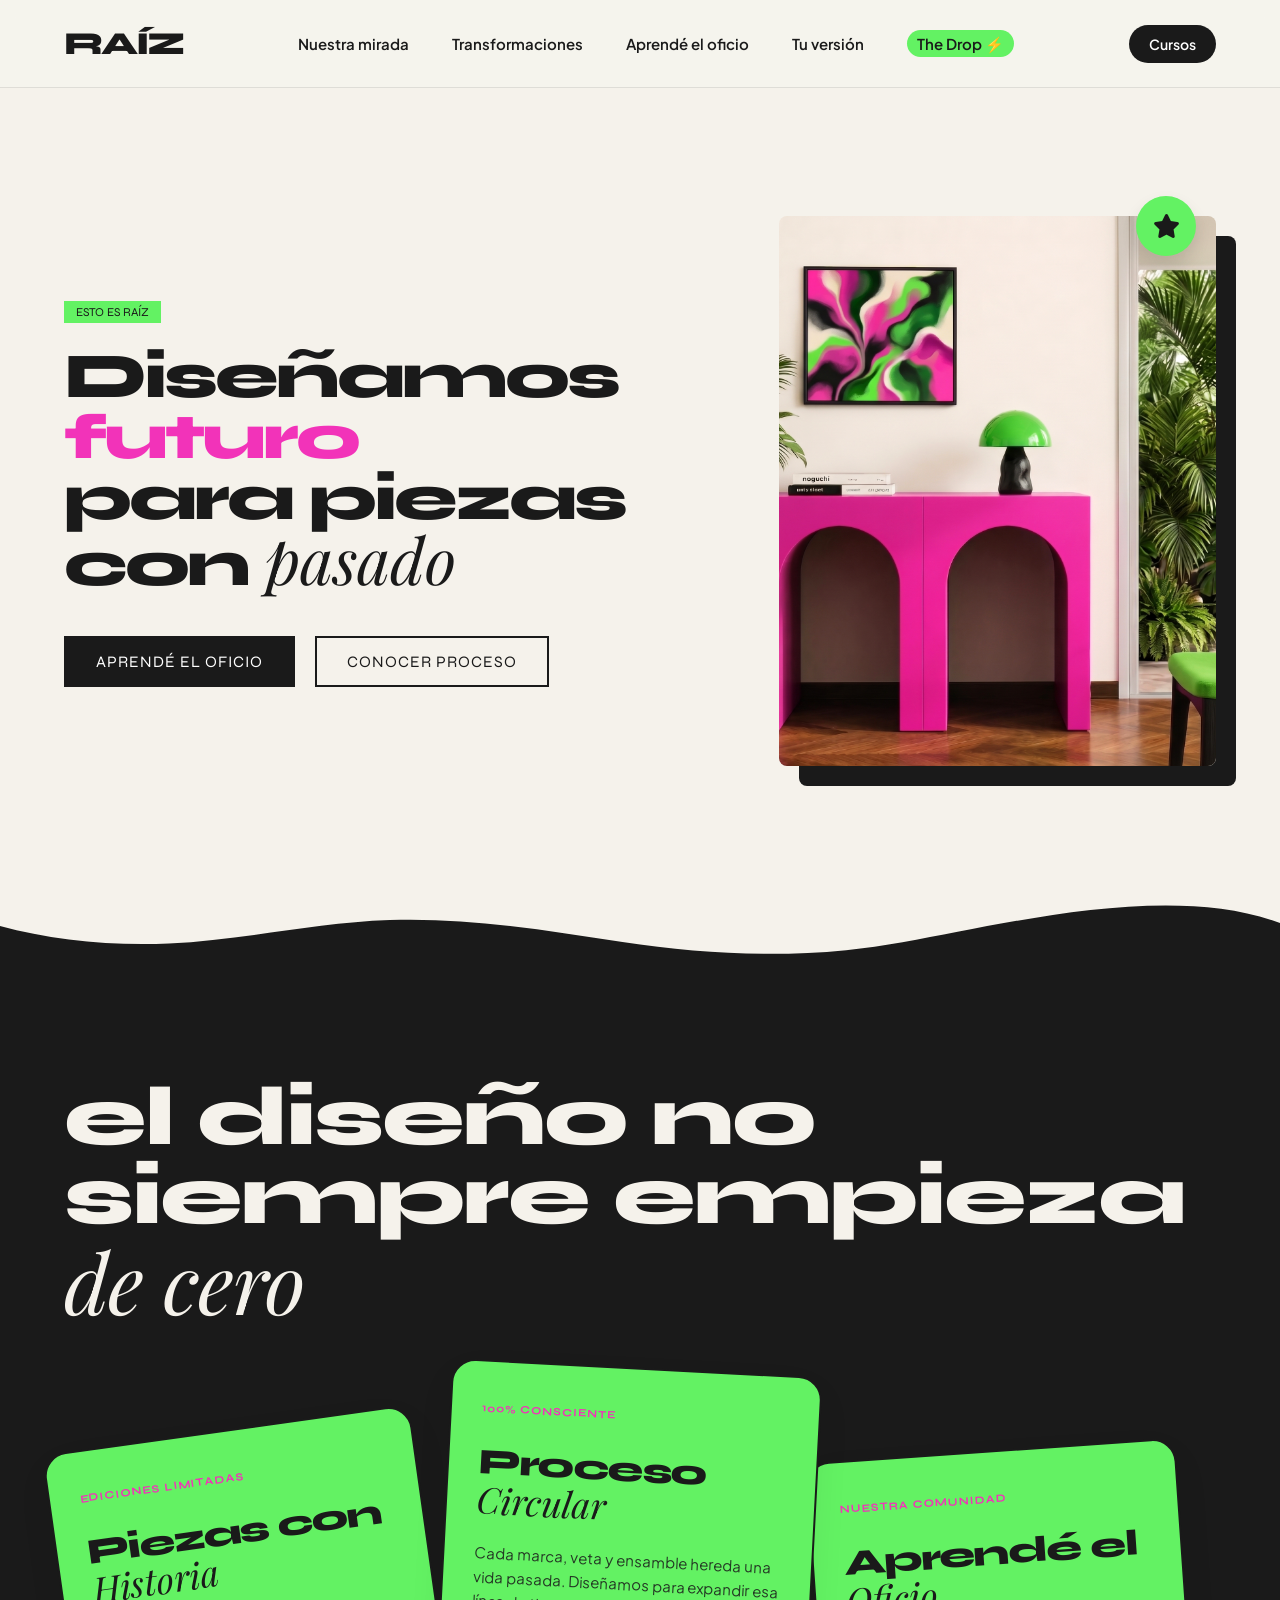
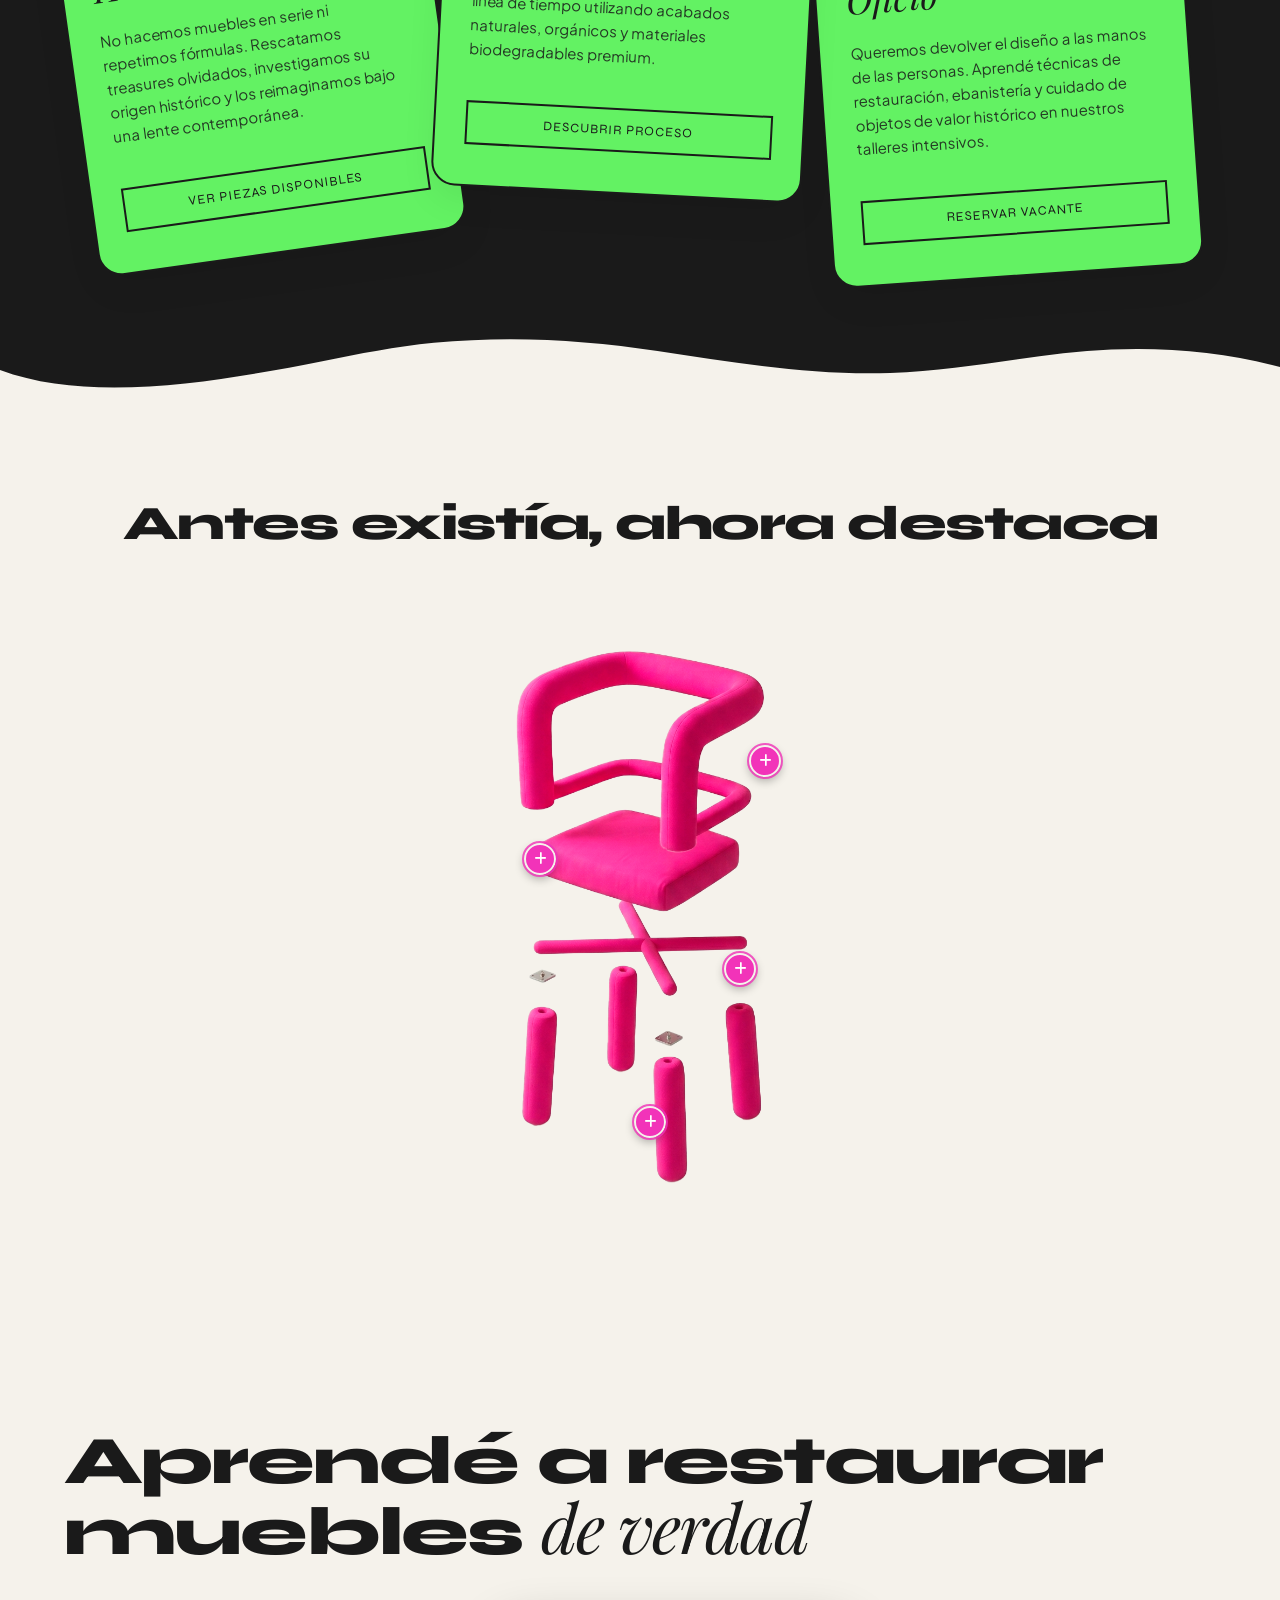
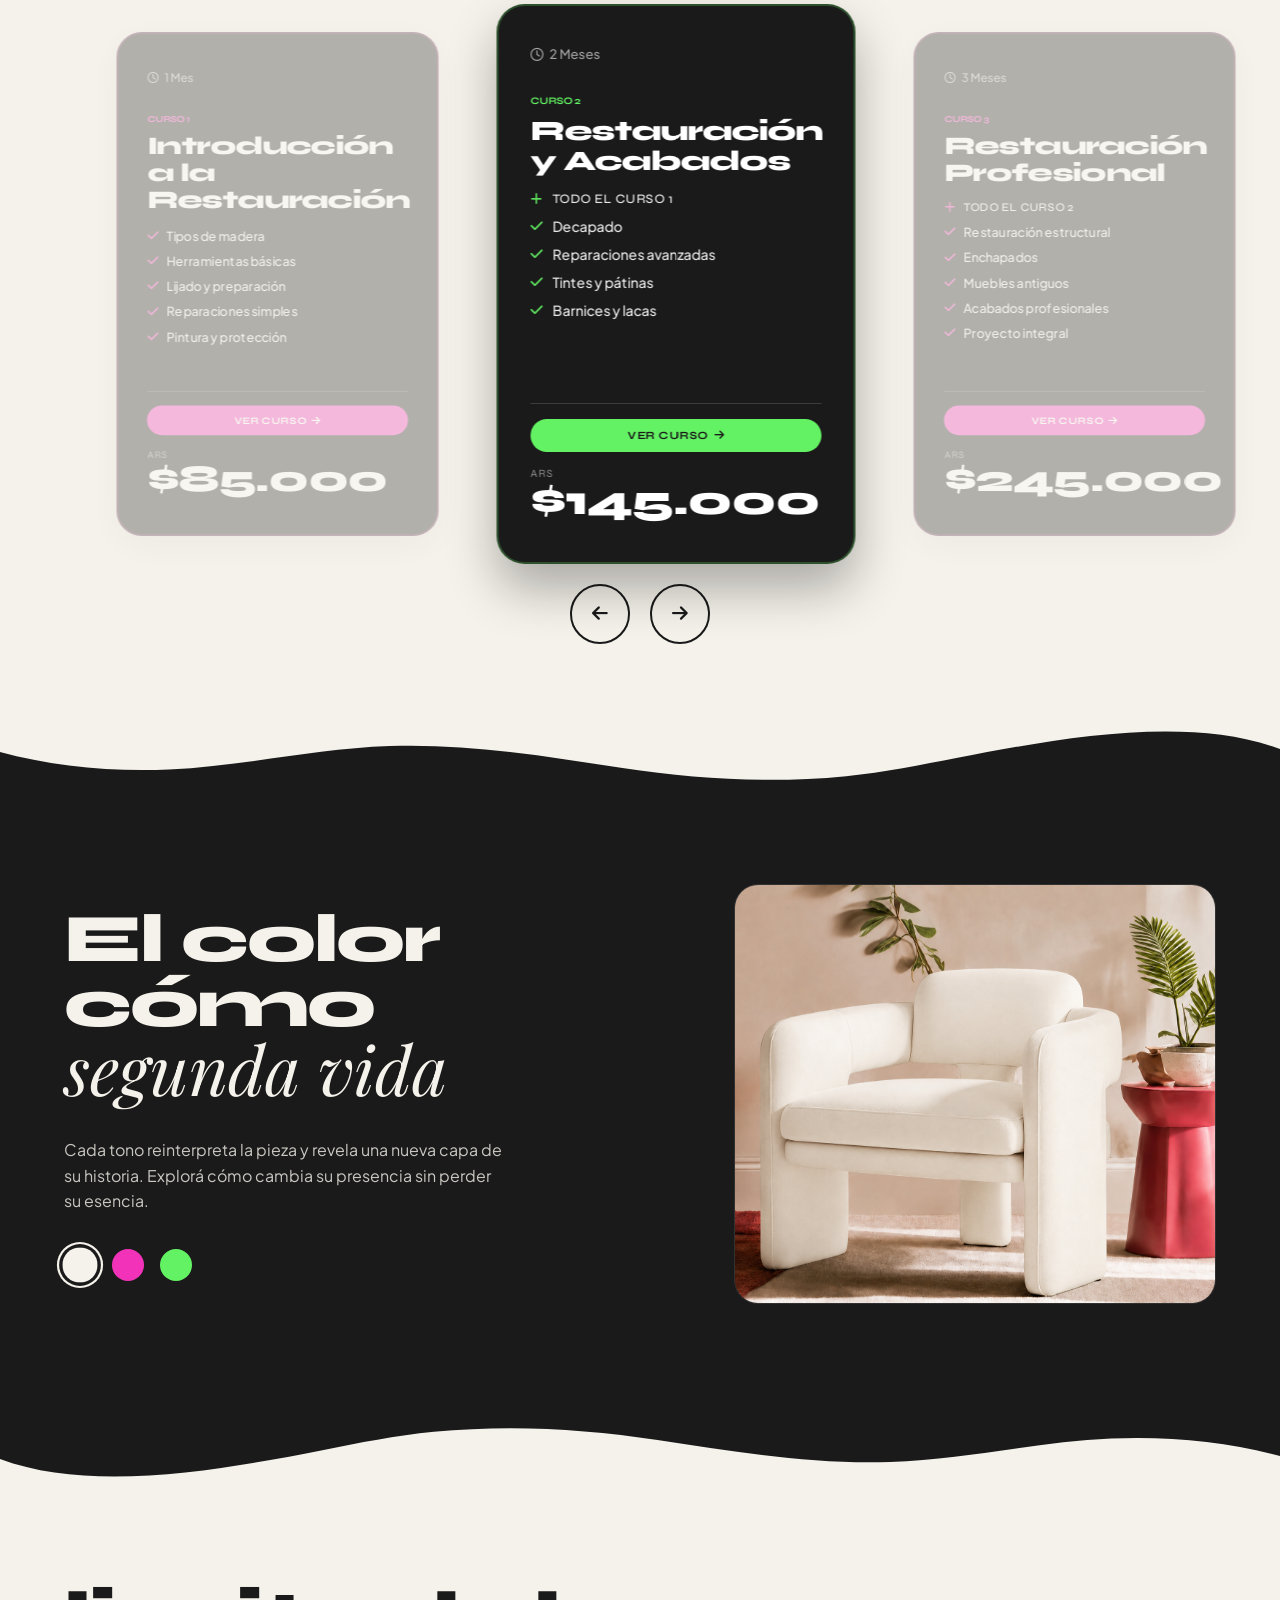
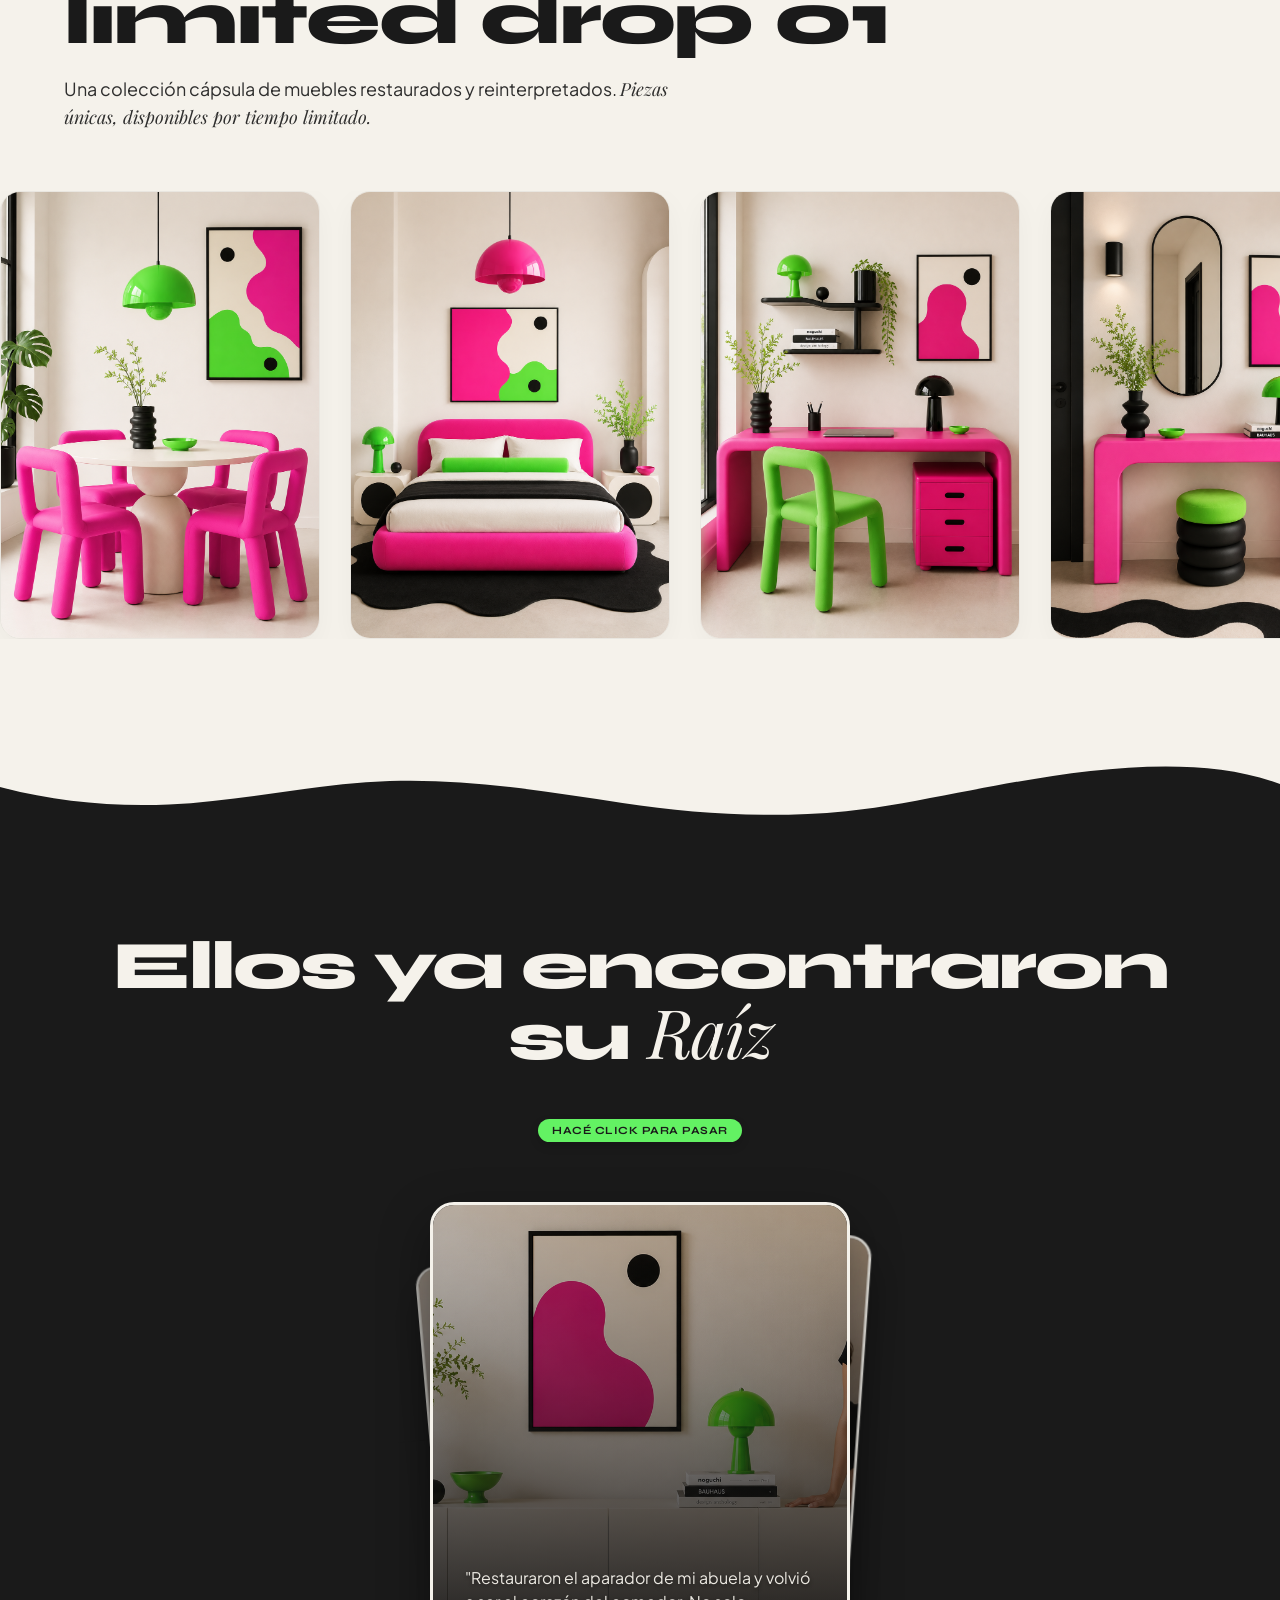
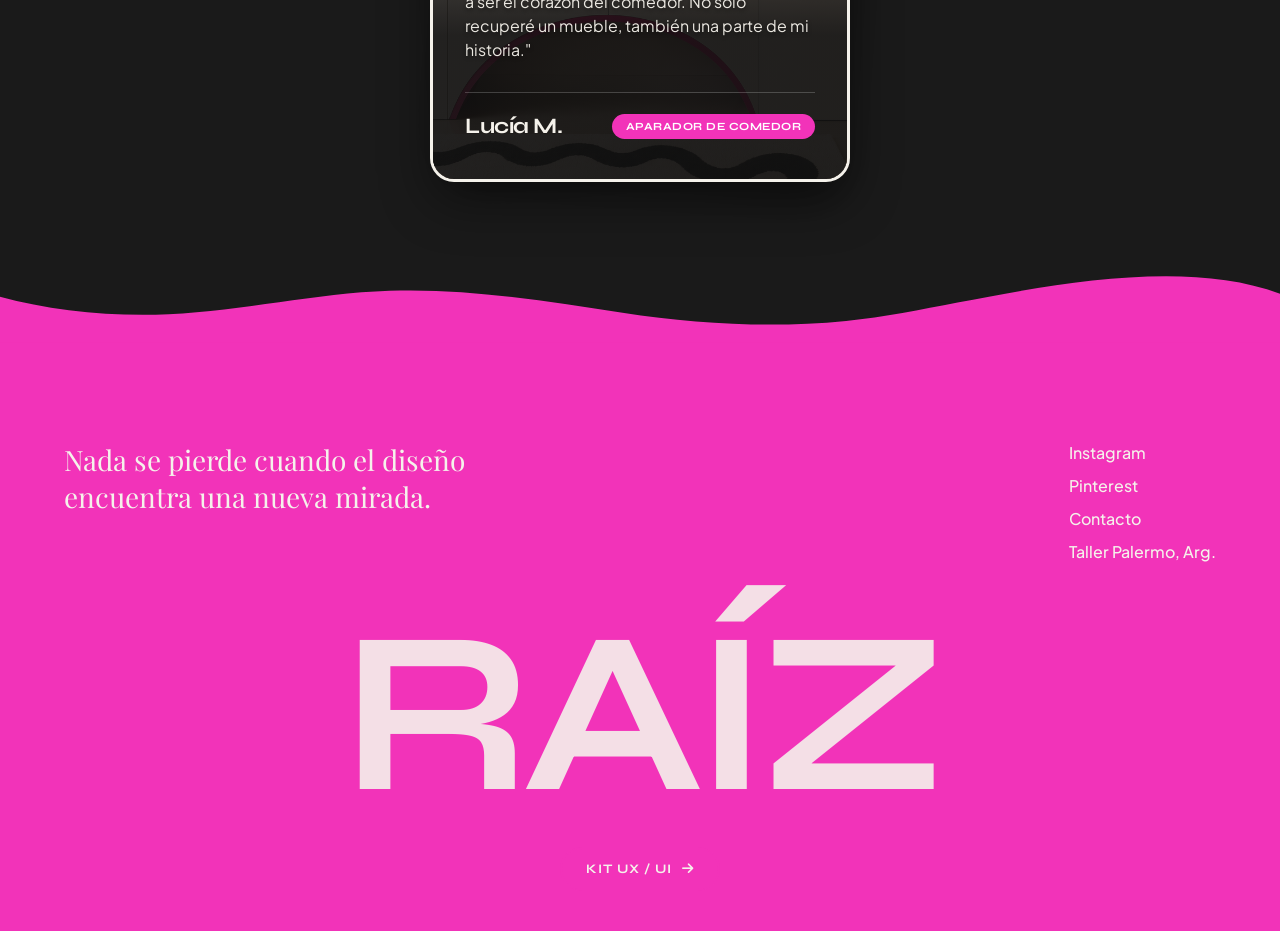
==== commit 4d0ba0c3: "pague gemini pro (lpm)" ====
--- a/index.html
+++ b/index.html
@@ -42,7 +42,7 @@
                     </div>
                 </div>
                 <div class="hero-image-block parallax-bg">
-                    <img src="imagenes/img1.png" alt="Mueble de autor Raíz" class="hero-img">
+                    <img src="imagenes/img27.png" alt="Mueble de autor Raíz" class="hero-img">
                     <div class="floating-sticker star-sticker"><i class="fa-solid fa-star"></i></div>
                 </div>
             </div>
@@ -138,37 +138,37 @@
     </div>
     <div class="interactive-showcase-container">
         <div class="showcase-img-block">
-            <img src="imagenes/img8.png" alt="Mueble Después" class="showcase-main-img">
+            <img src="imagenes/img26.png" alt="Estructura Modular Destacada" class="showcase-main-img">
             
-            <div class="hotspot" style="top: 26%; left: 42%;">
+            <div class="hotspot" style="top: 26%; left: 75%;">
                 <button class="hotspot-trigger"><i class="fa-solid fa-plus"></i></button>
                 <div class="hotspot-tooltip">
-                    <h4>Superficie / Tapa</h4>
-                    <p>Remoción de barniz antiguo y acabado premium con laca poliuretánica magenta vibrante.</p>
-                </div>
-            </div>
-
-            <div class="hotspot" style="top: 40%; left: 24%;">
+                    <h4>Respaldo envolvente</h4>
+                    <p>Estructura tubular acolchada de alta densidad, tapizada en tela premium para brindar soporte ergonómico y confort.</p>
+                </div>
+            </div>
+
+            <div class="hotspot" style="top: 42%; left: 30%;">
                 <button class="hotspot-trigger"><i class="fa-solid fa-plus"></i></button>
                 <div class="hotspot-tooltip">
-                    <h4>Cajones y Estructura</h4>
-                    <p>Ajuste estructural de guías y laqueado interior en tono lila suave.</p>
-                </div>
-            </div>
-
-            <div class="hotspot" style="top: 27%; left: 67%;">
+                    <h4>Estructura modular</h4>
+                    <p>Diseño compuesto por piezas desmontables que facilita el transporte, el armado y el mantenimiento sin comprometer la estabilidad.</p>
+                </div>
+            </div>
+
+            <div class="hotspot" style="top: 60%; left: 70%;">
                 <button class="hotspot-trigger"><i class="fa-solid fa-plus"></i></button>
                 <div class="hotspot-tooltip">
-                    <h4>Herraje Original</h4>
-                    <p>Broncería original recuperada mediante pulido artesanal a mano.</p>
-                </div>
-            </div>
-
-            <div class="hotspot" style="top: 72%; left: 68%;">
+                    <h4>Asiento acolchado</h4>
+                    <p>Base de espuma de alta resiliencia con tapizado textil resistente al uso diario y terminaciones de costura limpia.</p>
+                </div>
+            </div>
+
+            <div class="hotspot" style="top: 85%; left: 52%;">
                 <button class="hotspot-trigger"><i class="fa-solid fa-plus"></i></button>
                 <div class="hotspot-tooltip">
-                    <h4>Base y Patas</h4>
-                    <p>Saneamiento de madera maciza, veta expuesta y tratamiento biocida consciente.</p>
+                    <h4>Patas desmontables</h4>
+                    <p>Patas cilíndricas independientes con sistema de fijación mediante placas metálicas atornilladas para un montaje firme.</p>
                 </div>
             </div>
         </div>
@@ -242,7 +242,7 @@
                                 </div>
 
                                 <div class="card-course-footer" style="flex-direction: column; align-items: flex-start; gap: 15px;">
-                                    <a href="#" class="btn-course-top btn-bg-lima" style="width: 100%; justify-content: center;">Ver curso <i class="fa-solid fa-arrow-right"></i></a>
+                                    <a href="curso-detalle.html" class="btn-course-top btn-bg-lima" style="width: 100%; justify-content: center;">Ver curso <i class="fa-solid fa-arrow-right"></i></a>
                                     <div class="course-price-box">
                                         <span class="price-currency">ARS</span>
                                         <span class="price-value">$145.000</span>
@@ -340,9 +340,6 @@
 
         <!-- SECCIÓN: LIMITED DROP 01 (CARRUSEL INFINITO ESTILO TRUUS) -->
         <section id="capsula" class="drop-marquee-section">
-
-        <!-- SECCIÓN: LIMITED DROP 01 (CARRUSEL INFINITO ESTILO TRUUS) -->
-        <section id="capsula" class="drop-marquee-section">
             <div class="drop-editorial-header">
                 <div class="drop-header-left">
                     <h2 class="drop-main-title">limited drop 01</h2>
@@ -351,7 +348,6 @@
                     </p>
                 </div>
                 <div class="drop-header-right">
-                    <a href="https://wa.me/tu-numero" class="btn-solid-drop" target="_blank">Adquirir pieza</a>
                 </div>
             </div>
             
@@ -471,7 +467,7 @@
 </main>
 
     <footer class="main-footer">
-    <div class="custom-shape-divider-top">
+    <div class="custom-shape-divider-footer-top">
         <svg data-name="Layer 1" xmlns="http://www.w3.org/2000/svg" viewBox="0 0 1200 120" preserveAspectRatio="none">
             <path d="M0,120V46.29c47.79,22.2,103.59,32.17,158,28,70.36-5.37,136.33-33.31,206.8-37.5C438.64,32.43,512.34,53.67,583,72.05c69.27,18,138.3,24.88,209.4,13.08,36.15-6,69.85-17.84,104.45-29.34C989.49,25,1113-14.29,1200,42.4V120Z" fill="var(--color-magenta)"></path>
         </svg>
--- a/css/style.css
+++ b/css/style.css
@@ -323,23 +323,24 @@
 .interactive-showcase-container {
     position: relative;
     width: 100%;
-    max-width: 1000px;
+    max-width: 500px; /* Ancho ideal controlado para destacar una pieza vertical */
     margin: 0 auto;
-    border-radius: 12px;
-    box-shadow: 0 20px 40px rgba(0,0,0,0.1);
-    overflow: hidden;
+    overflow: visible; /* Permite que los tooltips sobresalgan con elegancia si es necesario */
 }
 
 .showcase-img-block {
     position: relative;
     width: 100%;
-    height: 600px;
+    display: flex;
+    justify-content: center;
+    align-items: center;
 }
 
 .showcase-main-img {
     width: 100%;
-    height: 100%;
-    object-fit: cover;
+    height: auto;
+    max-height: 700px; /* Evita que se haga infinitamente alta en pantallas enormes */
+    object-fit: contain; /* Cuida las proporciones originales del render sin fondo */
     display: block;
 }
 
@@ -1535,7 +1536,8 @@
 
 .main-footer {
     position: relative;
-    padding-top: 100px !important; /* Espacio para que la onda superior respire */
+    z-index: 6; /* Por encima del .clients-deck-section (z-index: 5) para que la onda no quede tapada */
+    padding-top: 100px !important;
 }
 
 /* Estilos de la Onda Inferior (Sección Manifiesto) */
@@ -1556,7 +1558,7 @@
     height: 75px; /* Controla la altura/pronunciación de la curva */
 }
 
-/* Estilos de la Onda Superior (Sección Footer) */
+/* Estilos de la Onda Superior (Secciones Generales) */
 .custom-shape-divider-top {
     position: absolute;
     top: -1px; /* Muerde el fondo crema */
@@ -1570,7 +1572,26 @@
     position: relative;
     display: block;
     width: calc(100% + 1.3px);
-    height: 75px; /* Mantiene la misma proporción estética */
+    height: 75px; 
+}
+
+/* Estilos ESPECÍFICOS para la Onda del Footer (Soluciona la franja blanca) */
+.custom-shape-divider-footer-top {
+    position: absolute;
+    top: 0;
+    left: 0;
+    width: 100%;
+    overflow: hidden;
+    line-height: 0;
+    transform: translateY(-99%); /* Empuja la onda por encima del footer para pisar lo oscuro */
+    z-index: 10;
+}
+
+.custom-shape-divider-footer-top svg {
+    position: relative;
+    display: block;
+    width: calc(100% + 1.3px);
+    height: 75px; 
 }
 /* ==========================================================================
    NUEVA MAQUETACIÓN: MAZO DE CARTAS DE CLIENTES INTERACTIVO (FONDO OSCURO)
@@ -2027,4 +2048,85 @@
         background-color: var(--color-oscuro-editorial);
         color: var(--color-neutro-fondo);
     }
+}
+/* ==========================================================================
+   NUEVAS FLIP CARDS INTERACTIVAS (SECCIÓN PILARES)
+   ========================================================================== */
+
+.flip-card {
+    background-color: transparent !important;
+    border: none !important;
+    padding: 0 !important;
+    perspective: 1200px; /* Genera el entorno de profundidad 3D */
+    aspect-ratio: 1 / 1; /* <-- Esto las hace cuadradas */
+    cursor: pointer;
+}
+
+.flip-card-inner {
+    position: relative;
+    width: 100%;
+    height: 100%;
+    transition: transform 0.8s cubic-bezier(0.175, 0.885, 0.32, 1.275); /* Curva de rebote sutil */
+    transform-style: preserve-3d;
+}
+
+/* Al hacer click, el HTML le suma la clase .is-flipped y esto la da vuelta */
+.flip-card.is-flipped .flip-card-inner {
+    transform: rotateY(180deg);
+}
+
+/* Estilos compartidos para frente y dorso */
+.flip-card-front, .flip-card-back {
+    position: absolute;
+    top: 0;
+    left: 0;
+    width: 100%;
+    height: 100%;
+    -webkit-backface-visibility: hidden; /* Oculta la cara que no se está viendo */
+    backface-visibility: hidden;
+    border-radius: 24px;
+    border: 2px solid var(--color-oscuro-editorial);
+    overflow: hidden;
+}
+
+/* Frente: Ajustamos el padding que le quitamos al contenedor original */
+.flip-card-front {
+    padding: 40px 30px;
+    display: flex;
+    flex-direction: column;
+    justify-content: flex-start;
+}
+
+/* Dorso: Ya arranca dada vuelta y recibe la foto */
+.flip-card-back {
+    background-color: var(--color-oscuro-editorial);
+    transform: rotateY(180deg); 
+}
+
+.flip-card-back img {
+    width: 100%;
+    height: 100%;
+    object-fit: cover;
+}
+/* ==========================================================================
+   GRILLA DE PILARES (4 COLUMNAS SIMÉTRICAS)
+   ========================================================================== */
+.pilares-grid {
+    display: grid;
+    grid-template-columns: repeat(4, 1fr); /* Divide el espacio en 4 partes iguales */
+    gap: 20px;
+    width: 100%;
+}
+
+/* Para que no se rompan en pantallas más chicas (Tablets y Celulares) */
+@media (max-width: 1024px) {
+    .pilares-grid {
+        grid-template-columns: repeat(2, 1fr); /* 2 arriba y 2 abajo en tablets */
+    }
+}
+
+@media (max-width: 600px) {
+    .pilares-grid {
+        grid-template-columns: 1fr; /* 1 debajo de la otra en celulares */
+    }
 }
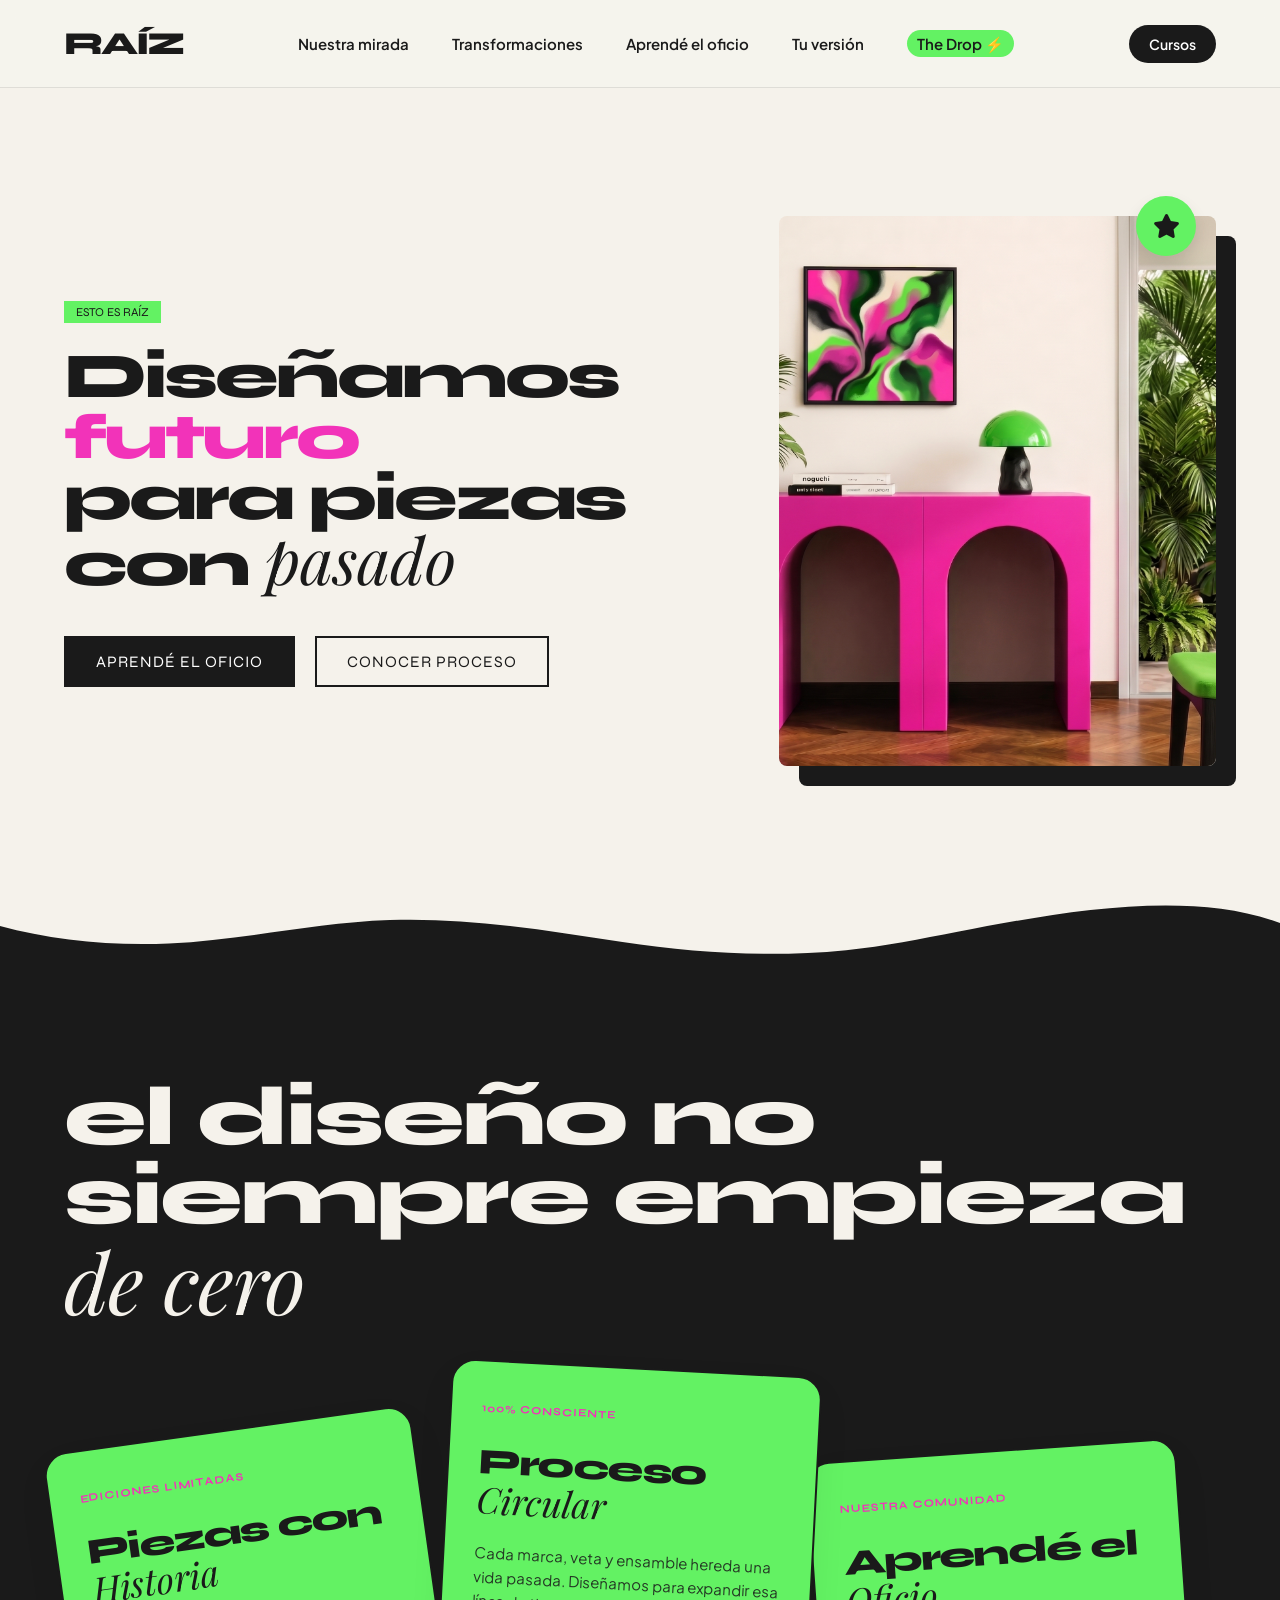
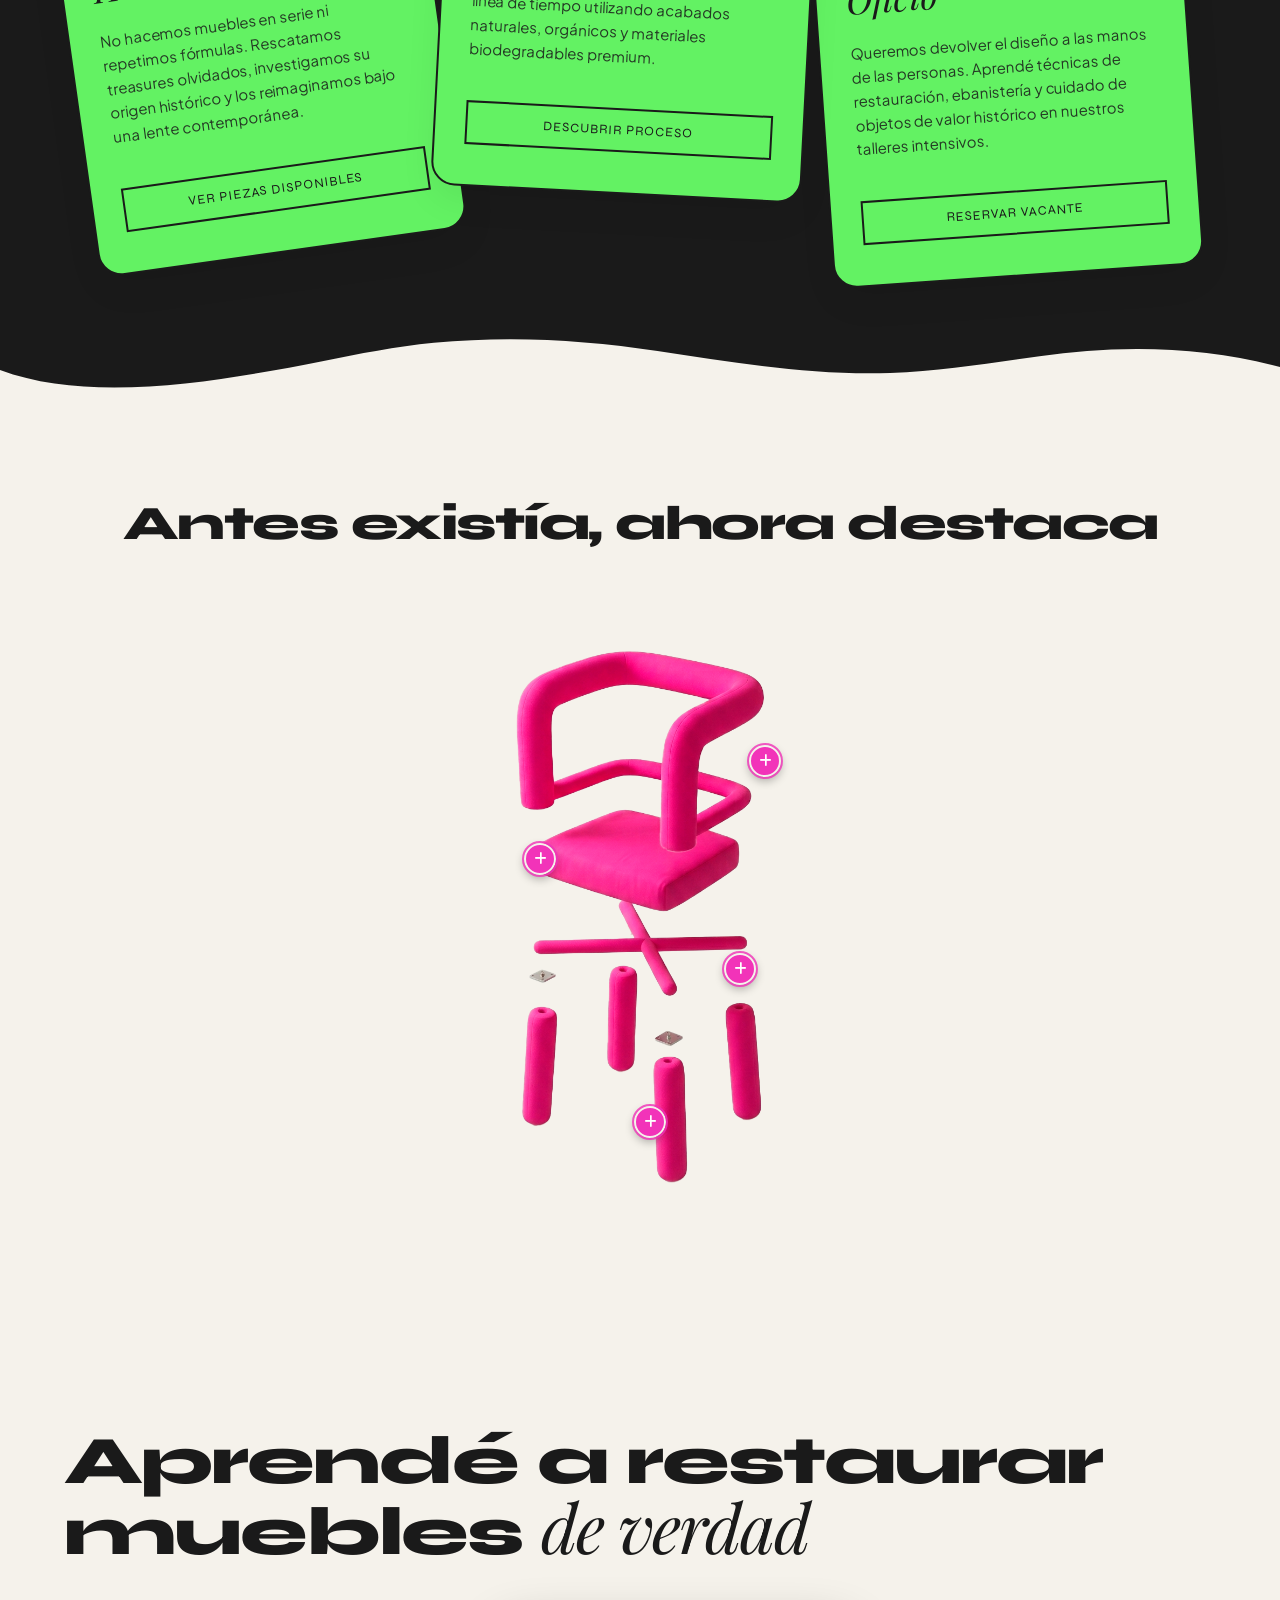
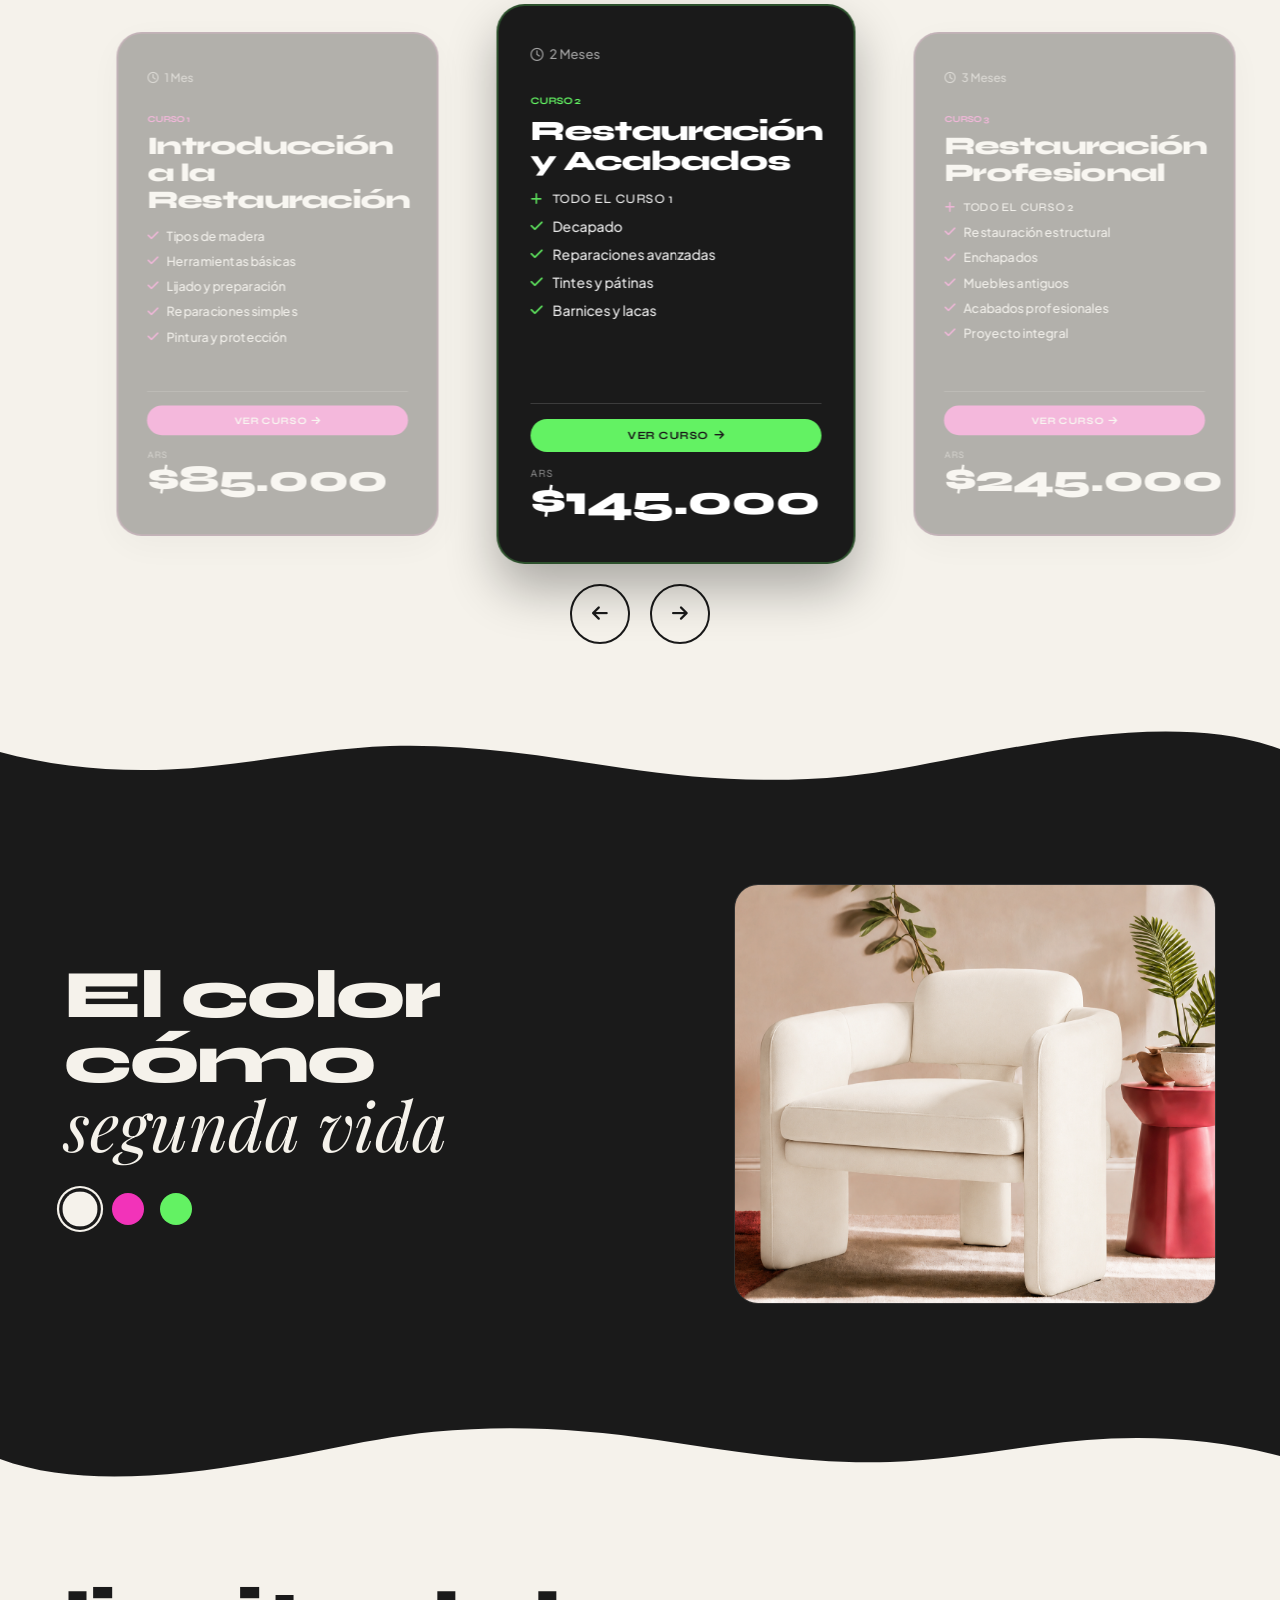
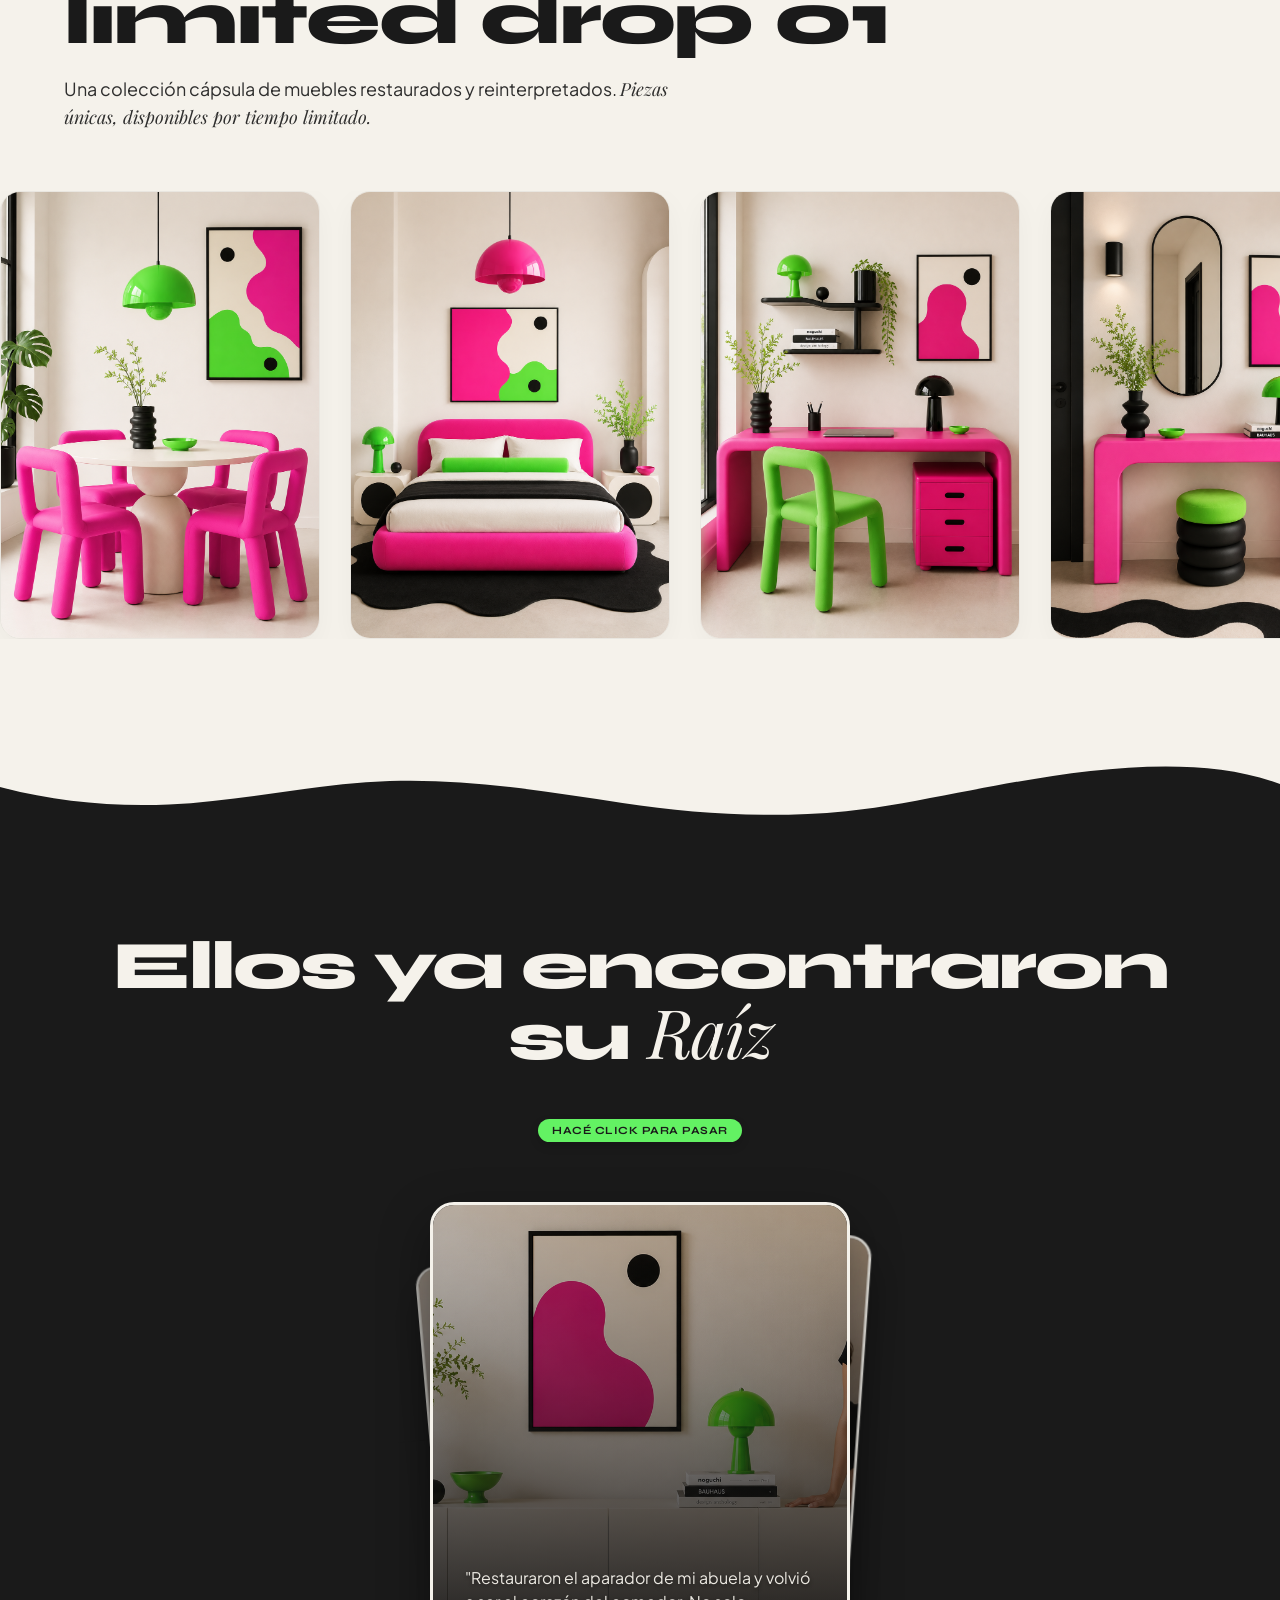
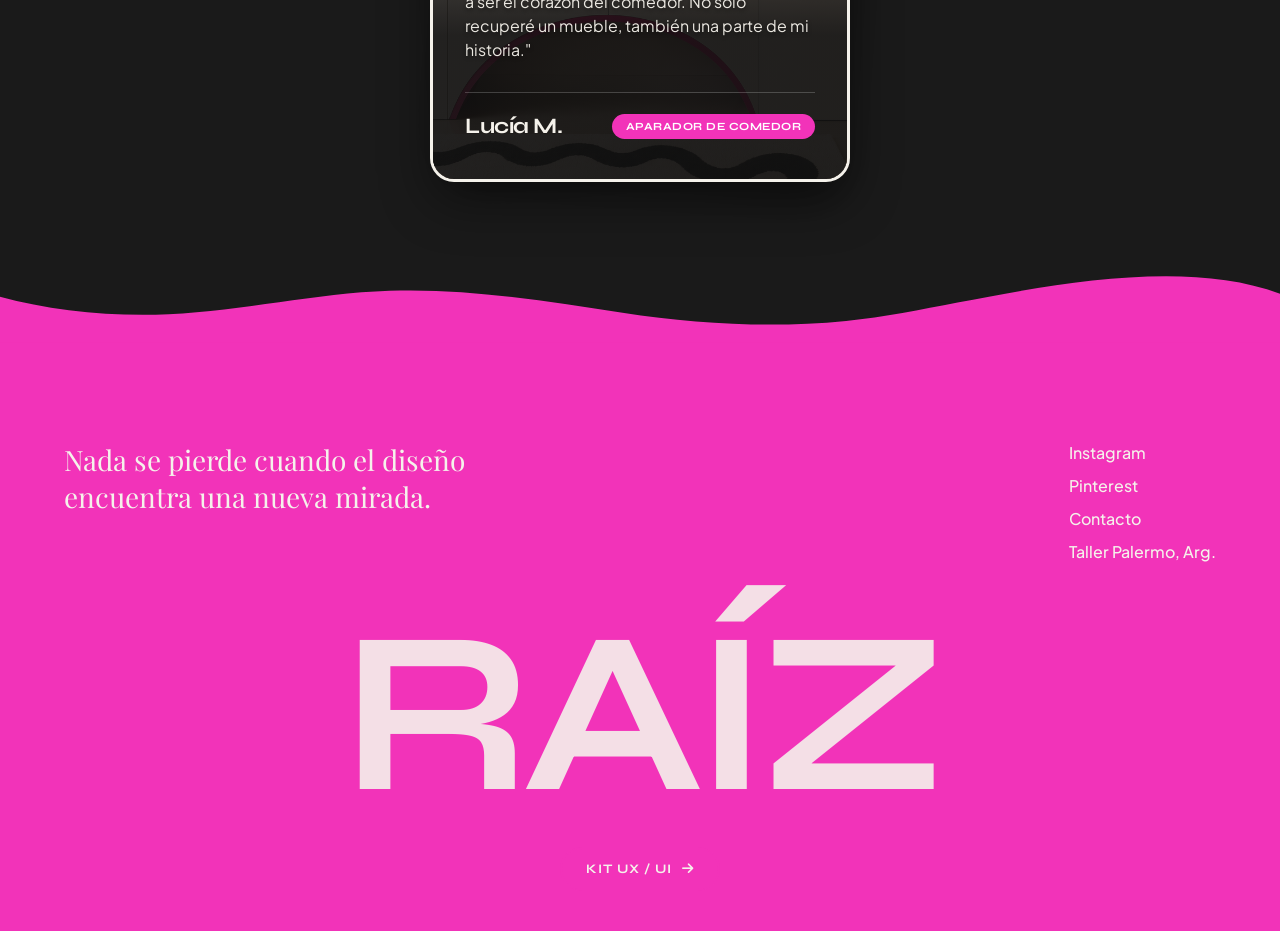
==== commit ba43a838: "adaptando a mobile" ====
--- a/index.html
+++ b/index.html
@@ -311,8 +311,7 @@
                     <h2 class="color-vida-title">
                         El color cómo <br><span class="serif-italic">segunda vida</span>
                     </h2>
-                    <p class="color-vida-description">
-                        Cada tono reinterpreta la pieza y revela una nueva capa de su historia. Explorá cómo cambia su presencia sin perder su esencia.
+                    
                     </p>
                     <div class="color-picker-circles">
                         <button class="color-circle-btn btn-crema active" data-img="imagenes/img3.png" title="Crema"></button>
--- a/css/style.css
+++ b/css/style.css
@@ -714,7 +714,14 @@
 @media (max-width: 768px) {
     .courses-window { width: 290px; }
     .course-card-wrapper { width: 290px; }
-    .course-card { height: 580px; padding: 30px 20px; }
+    .course-card { 
+        height: auto; /* Sacamos el alto fijo para eliminar el espacio vacío */
+        min-height: 480px; /* Mantenemos un alto mínimo para la estructura */
+        padding: 30px 20px; 
+    }
+    .price-value {
+        font-size: 34px; /* Achicamos el número del precio para que no desborde hacia afuera */
+    }
 }
 /* ==========================================================================
    NUEVA MAQUETACIÓN: EL COLOR COMO SEGUNDA VIDA (FONDO OSCURO EDITORIAL)
@@ -1975,17 +1982,25 @@
     }
 
     .arrow-btn {
-        background-color: var(--color-oscuro-editorial);
-        color: var(--color-neutro-fondo);
-        border: none;
-        width: 45px;
-        height: 45px;
+        background-color: transparent;
+        color: var(--color-neutro-fondo); /* Pasamos el ícono a crema para que resalte en el fondo oscuro */
+        border: 2px solid var(--color-neutro-fondo); /* Borde crema fino */
+        width: 55px;
+        height: 55px;
         border-radius: 50%;
-        font-size: 18px;
+        font-size: 20px;
         cursor: pointer;
         display: flex;
         align-items: center;
         justify-content: center;
+        transition: all 0.3s ease;
+    }
+
+    /* En el hover invertimos los colores para que se note la interacción */
+    .arrow-btn:hover {
+        background-color: var(--color-neutro-fondo);
+        color: var(--color-oscuro-editorial);
+        transform: scale(1.05);
     }
 }
 /* --- SLIDER STORY CARDS MOBILE --- */
@@ -2113,20 +2128,52 @@
    ========================================================================== */
 .pilares-grid {
     display: grid;
-    grid-template-columns: repeat(4, 1fr); /* Divide el espacio en 4 partes iguales */
+    grid-template-columns: repeat(4, 1fr);
     gap: 20px;
     width: 100%;
 }
 
-/* Para que no se rompan en pantallas más chicas (Tablets y Celulares) */
+/* Ocultamos las flechas en Desktop */
+#pilaresArrows {
+    display: none;
+}
+
 @media (max-width: 1024px) {
     .pilares-grid {
-        grid-template-columns: repeat(2, 1fr); /* 2 arriba y 2 abajo en tablets */
-    }
-}
-
-@media (max-width: 600px) {
+        grid-template-columns: repeat(2, 1fr);
+    }
+}
+
+@media (max-width: 768px) {
+    /* Transformamos la grilla en un carrusel horizontal */
     .pilares-grid {
-        grid-template-columns: 1fr; /* 1 debajo de la otra en celulares */
+        display: flex !important;
+        flex-direction: row;
+        overflow-x: auto;
+        scroll-behavior: smooth;
+        scrollbar-width: none; 
+        padding-bottom: 10px;
+        width: 100%;
+        max-width: 100%; /* CLAVE 1: Le pone límite al ancho para obligarlo a scrollear */
+    }
+    
+    .pilares-grid::-webkit-scrollbar {
+        display: none; 
+    }
+    
+    .pilares-grid .flip-card {
+        width: 280px;
+        flex-shrink: 0;
+        aspect-ratio: 1 / 1;
+    }
+    
+    /* Mostramos las flechas debajo del carrusel */
+    #pilaresArrows {
+        display: flex;
+        justify-content: center;
+        gap: 20px;
+        margin-top: 15px;
+        position: relative; 
+        z-index: 50; /* CLAVE 2: Evita que la onda inferior bloquee el click invisiblemente */
     }
 }
